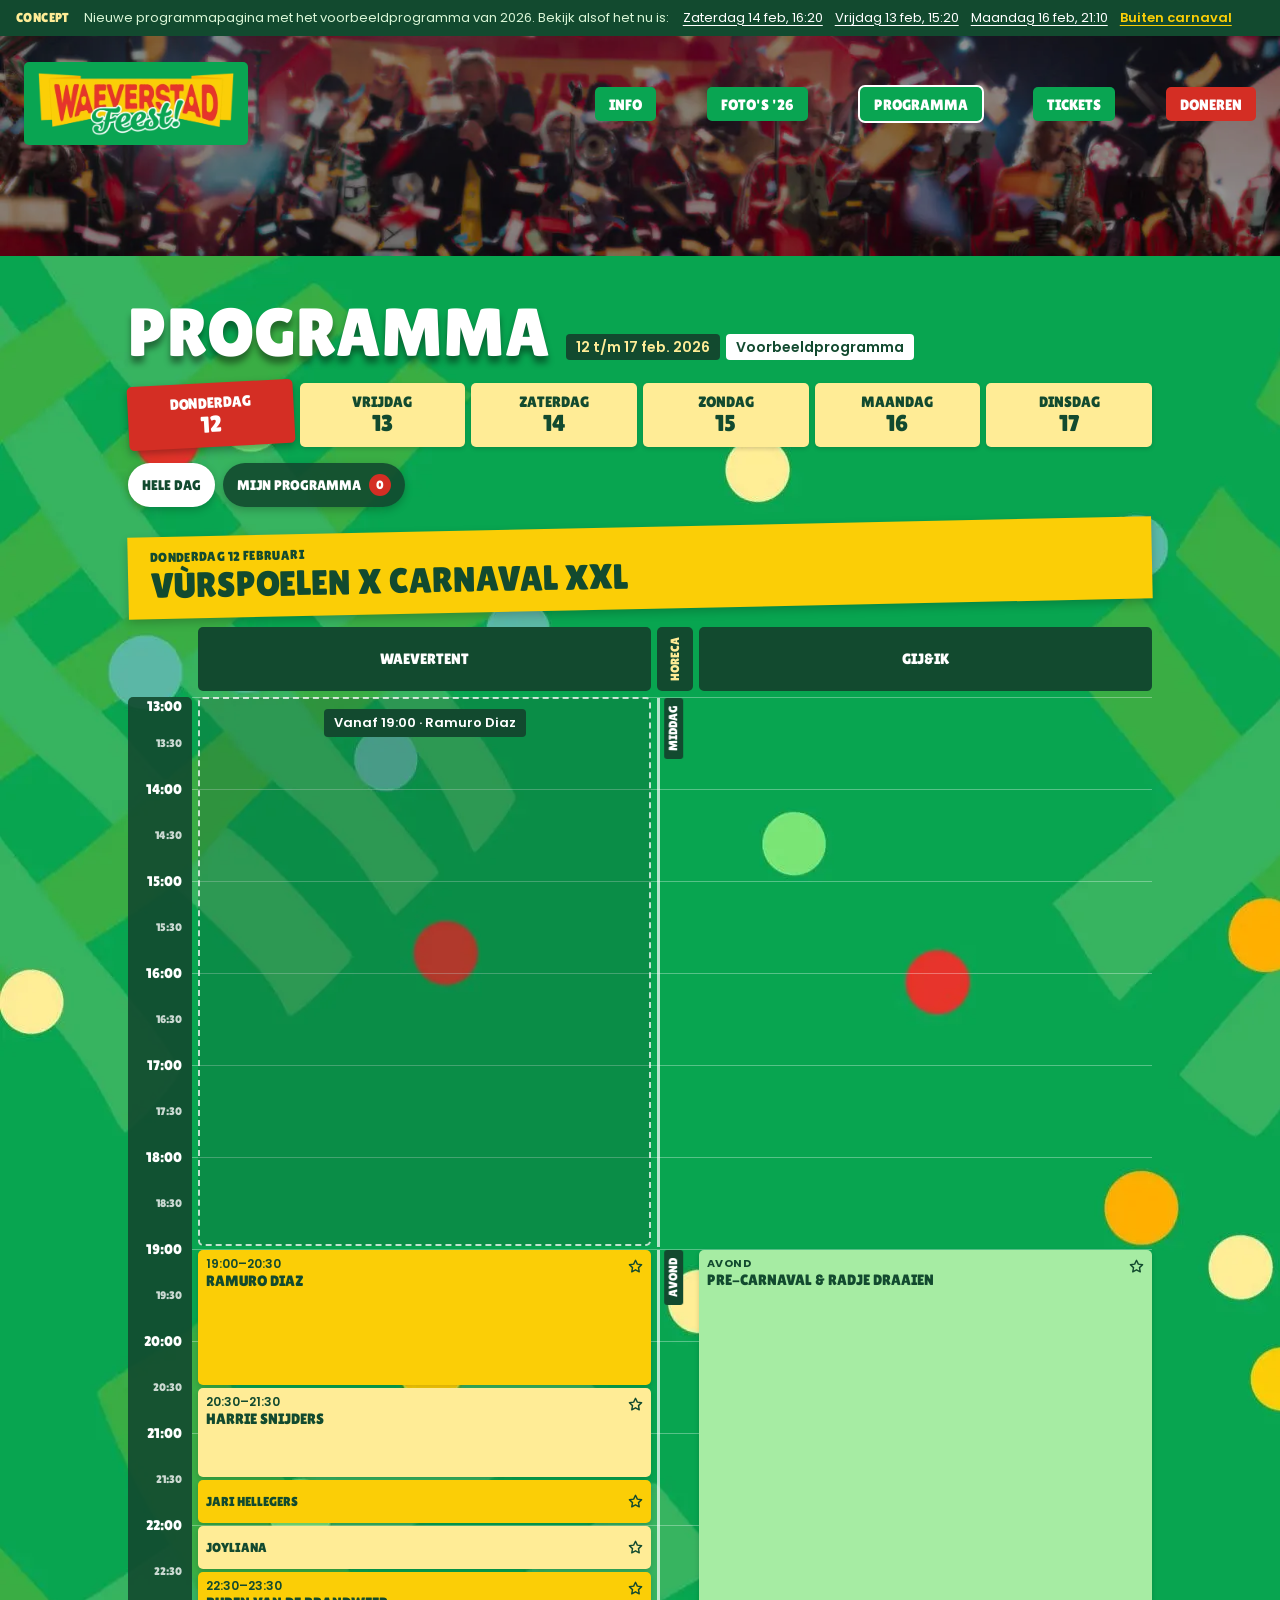
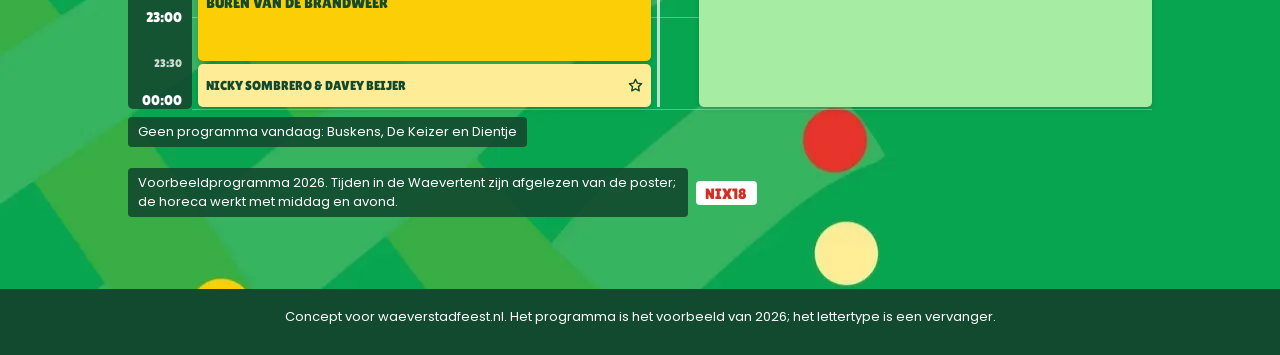
==== docs/index.html @ 8d7c1b91 "Add timeline programme plugin and public concept page - waeverstad-schedule: WordPress plugin with [" ====
<!doctype html>
<html lang="nl">
<head>
<meta charset="utf-8">
<meta name="viewport" content="width=device-width, initial-scale=1">
<meta name="robots" content="noindex, nofollow">
<title>Programma | Waeverstadfeest (concept)</title>
<link rel="preconnect" href="https://fonts.googleapis.com">
<link rel="preconnect" href="https://fonts.gstatic.com" crossorigin>
<link href="https://fonts.googleapis.com/css2?family=Lilita+One&family=Poppins:wght@400;500;600;700&display=swap" rel="stylesheet">
<link rel="stylesheet" href="assets/schedule.css?v=e43eefc7">
<style>
html { background: #09a552; }
body { margin: 0; color: #124a2f; font-family: Poppins, Helvetica, Arial, sans-serif; background: #09a552 url(assets/background.webp) left top / 1980px auto repeat; }
.wvp { --wvp-display: 'Lilita One', Poppins, Helvetica, Arial, sans-serif; }
.demo-bar { display: flex; flex-wrap: wrap; align-items: center; gap: 6px 14px; padding: 9px 16px; background: #124a2f; color: #fff; font-size: 13px; line-height: 1.4; }
.demo-bar strong { font-family: 'Lilita One', Poppins, sans-serif; font-weight: 400; color: #ffec96; letter-spacing: .03em; text-transform: uppercase; }
.demo-bar span { color: #d9f5d6; }
.demo-bar nav { display: flex; flex-wrap: wrap; gap: 4px 12px; }
.demo-bar a { color: #fff; text-underline-offset: 3px; }
.demo-bar a[aria-current] { color: #fbce06; font-weight: 600; }
.site-head { position: relative; height: 220px; background: #2a1d1a url(assets/hero.webp) center 30% / cover; }
.site-head::after { content: ''; position: absolute; inset: 0; background: rgba(0, 0, 0, .28); }
.site-nav { position: relative; z-index: 1; display: flex; align-items: center; justify-content: space-between; gap: 24px; padding: 26px 24px; }
.site-nav img { display: block; height: 64px; width: auto; }
.site-nav ul { display: flex; gap: clamp(16px, 4vw, 64px); margin: 0; padding: 0; list-style: none; }
.site-nav a { display: inline-block; padding: 10px 14px 9px; border-radius: 5px; background: #09a552; color: #fff; font-family: 'Lilita One', Poppins, sans-serif; font-size: 15px; line-height: 1; text-decoration: none; text-transform: uppercase; }
.site-nav a.donate { background: #d42e24; }
.site-nav a[aria-current] { box-shadow: 0 0 0 2px #fff; }
.burger { display: none; width: 42px; height: 42px; place-content: center; gap: 5px; border: 2px solid #fff; border-radius: 5px; background: #e6342a; }
.burger i { display: block; width: 20px; height: 3px; border-radius: 2px; background: #fff; }
main { padding: 44px 0 72px; }
.row { width: 80%; max-width: 1080px; margin: 0 auto; }
.demo-foot { padding: 18px 16px 28px; background: #124a2f; color: #fff; font-size: 13px; text-align: center; }
@media (max-width: 980px) {
  .site-head { height: 120px; }
  .site-nav { padding: 16px; }
  .site-nav img { height: 46px; }
  .site-nav ul { display: none; }
  .burger { display: grid; }
  main { padding-top: 26px; }
  .row { width: auto; margin: 0 16px; }
}
</style>
</head>
<body>
<div class="demo-bar"><strong>Concept</strong><span>Nieuwe programmapagina met het voorbeeldprogramma van 2026. Bekijk alsof het nu is:</span><nav><a href="?now=2026-02-14T16:20" data-now="2026-02-14T16:20">Zaterdag 14 feb, 16:20</a><a href="?now=2026-02-13T15:20" data-now="2026-02-13T15:20">Vrijdag 13 feb, 15:20</a><a href="?now=2026-02-16T21:10" data-now="2026-02-16T21:10">Maandag 16 feb, 21:10</a><a href="./" data-now="">Buiten carnaval</a></nav></div>
<header class="site-head">
  <div class="site-nav">
    <a href="https://waeverstadfeest.nl/" aria-label="Waeverstad Feest! home"><img src="assets/logo.webp" alt="Waeverstad Feest!" width="196" height="64"></a>
    <ul>
      <li><a href="https://waeverstadfeest.nl/info/">Info</a></li>
      <li><a href="https://waeverstadfeest.nl/fotos/">Foto's '26</a></li>
      <li><a href="./" aria-current="page">Programma</a></li>
      <li><a href="https://waeverstadfeest.nl/tickets/">Tickets</a></li>
      <li><a class="donate" href="https://waeverstadfeest.nl/doneren/">Doneren</a></li>
    </ul>
    <span class="burger" aria-hidden="true"><i></i><i></i><i></i></span>
  </div>
</header>
<main><div class="row">
<div class="wvp" data-wvp data-start="13" data-end="24" data-year="2026" style="--hours:11"><script>document.currentScript.parentNode.setAttribute("data-js","")</script><div class="wvp-header"><h2 class="wvp-title">Programma</h2><p class="wvp-period"><span>12 t/m 17 feb. 2026</span><span class="wvp-sample">Voorbeeldprogramma</span></p></div><div class="wvp-days" role="tablist" aria-label="Kies een dag"><button type="button" role="tab" class="wvp-daytab" id="wvp-tab-2026-02-12" data-date="2026-02-12" aria-controls="wvp-day-2026-02-12" aria-selected="true"><span class="wvp-daytab-short" aria-hidden="true">DO</span><span class="wvp-daytab-long" aria-hidden="true">donderdag</span><span class="wvp-daytab-num" aria-hidden="true">12</span><span class="wvp-sr">donderdag 12 februari</span></button><button type="button" role="tab" class="wvp-daytab" id="wvp-tab-2026-02-13" data-date="2026-02-13" aria-controls="wvp-day-2026-02-13" aria-selected="false" tabindex="-1"><span class="wvp-daytab-short" aria-hidden="true">VR</span><span class="wvp-daytab-long" aria-hidden="true">vrijdag</span><span class="wvp-daytab-num" aria-hidden="true">13</span><span class="wvp-sr">vrijdag 13 februari</span></button><button type="button" role="tab" class="wvp-daytab" id="wvp-tab-2026-02-14" data-date="2026-02-14" aria-controls="wvp-day-2026-02-14" aria-selected="false" tabindex="-1"><span class="wvp-daytab-short" aria-hidden="true">ZA</span><span class="wvp-daytab-long" aria-hidden="true">zaterdag</span><span class="wvp-daytab-num" aria-hidden="true">14</span><span class="wvp-sr">zaterdag 14 februari</span></button><button type="button" role="tab" class="wvp-daytab" id="wvp-tab-2026-02-15" data-date="2026-02-15" aria-controls="wvp-day-2026-02-15" aria-selected="false" tabindex="-1"><span class="wvp-daytab-short" aria-hidden="true">ZO</span><span class="wvp-daytab-long" aria-hidden="true">zondag</span><span class="wvp-daytab-num" aria-hidden="true">15</span><span class="wvp-sr">zondag 15 februari</span></button><button type="button" role="tab" class="wvp-daytab" id="wvp-tab-2026-02-16" data-date="2026-02-16" aria-controls="wvp-day-2026-02-16" aria-selected="false" tabindex="-1"><span class="wvp-daytab-short" aria-hidden="true">MA</span><span class="wvp-daytab-long" aria-hidden="true">maandag</span><span class="wvp-daytab-num" aria-hidden="true">16</span><span class="wvp-sr">maandag 16 februari</span></button><button type="button" role="tab" class="wvp-daytab" id="wvp-tab-2026-02-17" data-date="2026-02-17" aria-controls="wvp-day-2026-02-17" aria-selected="false" tabindex="-1"><span class="wvp-daytab-short" aria-hidden="true">DI</span><span class="wvp-daytab-long" aria-hidden="true">dinsdag</span><span class="wvp-daytab-num" aria-hidden="true">17</span><span class="wvp-sr">dinsdag 17 februari</span></button></div><section class="wvp-day is-active" id="wvp-day-2026-02-12" role="tabpanel" aria-labelledby="wvp-tab-2026-02-12" data-date="2026-02-12"><header class="wvp-theme"><p class="wvp-theme-date">Donderdag 12 februari</p><h3 class="wvp-theme-title"><span class="wvp-theme-part">Vùrspoelen x Carnaval XXL</span></h3></header><div class="wvp-timeline"><div class="wvp-scroller" tabindex="0" role="region" aria-label="Tijdlijn donderdag 12 februari. Veeg of scroll opzij voor de rest van de dag."><div class="wvp-canvas"><div class="wvp-ruler" aria-hidden="true"><span class="wvp-corner"></span><div class="wvp-ticks"><span class="wvp-tick" style="--t:0">13:00</span><span class="wvp-tick wvp-tick--half" style="--t:0.5">13:30</span><span class="wvp-tick" style="--t:1">14:00</span><span class="wvp-tick wvp-tick--half" style="--t:1.5">14:30</span><span class="wvp-tick" style="--t:2">15:00</span><span class="wvp-tick wvp-tick--half" style="--t:2.5">15:30</span><span class="wvp-tick" style="--t:3">16:00</span><span class="wvp-tick wvp-tick--half" style="--t:3.5">16:30</span><span class="wvp-tick" style="--t:4">17:00</span><span class="wvp-tick wvp-tick--half" style="--t:4.5">17:30</span><span class="wvp-tick" style="--t:5">18:00</span><span class="wvp-tick wvp-tick--half" style="--t:5.5">18:30</span><span class="wvp-tick" style="--t:6">19:00</span><span class="wvp-tick wvp-tick--half" style="--t:6.5">19:30</span><span class="wvp-tick" style="--t:7">20:00</span><span class="wvp-tick wvp-tick--half" style="--t:7.5">20:30</span><span class="wvp-tick" style="--t:8">21:00</span><span class="wvp-tick wvp-tick--half" style="--t:8.5">21:30</span><span class="wvp-tick" style="--t:9">22:00</span><span class="wvp-tick wvp-tick--half" style="--t:9.5">22:30</span><span class="wvp-tick" style="--t:10">23:00</span><span class="wvp-tick wvp-tick--half" style="--t:10.5">23:30</span><span class="wvp-tick" style="--t:11">00:00</span></div></div><div class="wvp-hourlines" aria-hidden="true"><i style="--t:0"></i><i style="--t:1"></i><i style="--t:2"></i><i style="--t:3"></i><i style="--t:4"></i><i style="--t:5"></i><i style="--t:6"></i><i style="--t:7"></i><i style="--t:8"></i><i style="--t:9"></i><i style="--t:10"></i><i style="--t:11"></i></div><div class="wvp-row" data-location="waevertent"><h4 class="wvp-label">Waevertent</h4><ol class="wvp-lane" style="--lanes:1"><li class="wvp-gap" aria-hidden="true" style="--from:0;--dur:6"><span>Vanaf 19:00 · Ramuro Diaz</span></li><li class="wvp-slot" style="--from:6;--dur:1.5" data-id="2026-02-12_waevertent_19:00_ramuro-diaz" data-from="19" data-to="20.5"><div class="wvp-slot-inner"><time class="wvp-time">19:00<span class="wvp-time-end">–20:30</span></time><span class="wvp-name">Ramuro Diaz</span><button type="button" class="wvp-star" aria-pressed="false" aria-label="Ramuro Diaz bewaren in Mijn programma"><svg viewBox="0 0 24 24" aria-hidden="true" focusable="false"><path d="M12 3.2l2.6 5.5 6 .8-4.4 4.1 1.1 5.9L12 16.6l-5.3 2.9 1.1-5.9-4.4-4.1 6-.8z"/></svg></button></div></li><li class="wvp-slot wvp-slot--alt" style="--from:7.5;--dur:1" data-id="2026-02-12_waevertent_20:30_harrie-snijders" data-from="20.5" data-to="21.5"><div class="wvp-slot-inner"><time class="wvp-time">20:30<span class="wvp-time-end">–21:30</span></time><span class="wvp-name">Harrie Snijders</span><button type="button" class="wvp-star" aria-pressed="false" aria-label="Harrie Snijders bewaren in Mijn programma"><svg viewBox="0 0 24 24" aria-hidden="true" focusable="false"><path d="M12 3.2l2.6 5.5 6 .8-4.4 4.1 1.1 5.9L12 16.6l-5.3 2.9 1.1-5.9-4.4-4.1 6-.8z"/></svg></button></div></li><li class="wvp-slot wvp-slot--short" style="--from:8.5;--dur:0.5" data-id="2026-02-12_waevertent_21:30_jari-hellegers" data-from="21.5" data-to="22"><div class="wvp-slot-inner"><time class="wvp-time">21:30<span class="wvp-time-end">–22:00</span></time><span class="wvp-name">Jari Hellegers</span><button type="button" class="wvp-star" aria-pressed="false" aria-label="Jari Hellegers bewaren in Mijn programma"><svg viewBox="0 0 24 24" aria-hidden="true" focusable="false"><path d="M12 3.2l2.6 5.5 6 .8-4.4 4.1 1.1 5.9L12 16.6l-5.3 2.9 1.1-5.9-4.4-4.1 6-.8z"/></svg></button></div></li><li class="wvp-slot wvp-slot--alt wvp-slot--short" style="--from:9;--dur:0.5" data-id="2026-02-12_waevertent_22:00_joyliana" data-from="22" data-to="22.5"><div class="wvp-slot-inner"><time class="wvp-time">22:00<span class="wvp-time-end">–22:30</span></time><span class="wvp-name">Joyliana</span><button type="button" class="wvp-star" aria-pressed="false" aria-label="Joyliana bewaren in Mijn programma"><svg viewBox="0 0 24 24" aria-hidden="true" focusable="false"><path d="M12 3.2l2.6 5.5 6 .8-4.4 4.1 1.1 5.9L12 16.6l-5.3 2.9 1.1-5.9-4.4-4.1 6-.8z"/></svg></button></div></li><li class="wvp-slot" style="--from:9.5;--dur:1" data-id="2026-02-12_waevertent_22:30_buren-van-de-brandweer" data-from="22.5" data-to="23.5"><div class="wvp-slot-inner"><time class="wvp-time">22:30<span class="wvp-time-end">–23:30</span></time><span class="wvp-name">Buren van de Brandweer</span><button type="button" class="wvp-star" aria-pressed="false" aria-label="Buren van de Brandweer bewaren in Mijn programma"><svg viewBox="0 0 24 24" aria-hidden="true" focusable="false"><path d="M12 3.2l2.6 5.5 6 .8-4.4 4.1 1.1 5.9L12 16.6l-5.3 2.9 1.1-5.9-4.4-4.1 6-.8z"/></svg></button></div></li><li class="wvp-slot wvp-slot--alt wvp-slot--short" style="--from:10.5;--dur:0.5" data-id="2026-02-12_waevertent_23:30_nicky-sombrero-davey-beijer" data-from="23.5" data-to="24"><div class="wvp-slot-inner"><time class="wvp-time">23:30<span class="wvp-time-end">–00:00</span></time><span class="wvp-name">Nicky Sombrero &amp; Davey Beijer</span><button type="button" class="wvp-star" aria-pressed="false" aria-label="Nicky Sombrero &amp; Davey Beijer bewaren in Mijn programma"><svg viewBox="0 0 24 24" aria-hidden="true" focusable="false"><path d="M12 3.2l2.6 5.5 6 .8-4.4 4.1 1.1 5.9L12 16.6l-5.3 2.9 1.1-5.9-4.4-4.1 6-.8z"/></svg></button></div></li></ol></div><div class="wvp-row wvp-row--divider"><h4 class="wvp-label wvp-label--divider">Horeca</h4><div class="wvp-dayparts" aria-hidden="true"><span style="--from:0;--dur:6"><b>Middag</b></span><span style="--from:6;--dur:5"><b>Avond</b></span></div></div><div class="wvp-row wvp-row--bar" data-location="gijik"><h4 class="wvp-label">Gij&amp;Ik</h4><ol class="wvp-lane" style="--lanes:1"><li class="wvp-slot wvp-slot--daypart" style="--from:6;--dur:5;--lane:0" data-id="2026-02-12_gijik_evening_pre-carnaval-radje-draaien" data-from="19" data-to="24"><div class="wvp-slot-inner"><span class="wvp-part">Avond</span><span class="wvp-name">Pre-carnaval &amp; radje draaien</span><button type="button" class="wvp-star" aria-pressed="false" aria-label="Pre-carnaval &amp; radje draaien bewaren in Mijn programma"><svg viewBox="0 0 24 24" aria-hidden="true" focusable="false"><path d="M12 3.2l2.6 5.5 6 .8-4.4 4.1 1.1 5.9L12 16.6l-5.3 2.9 1.1-5.9-4.4-4.1 6-.8z"/></svg></button></div></li></ol></div><div class="wvp-now" hidden aria-hidden="true"><span class="wvp-now-tag">Nu <b></b></span></div></div></div><p class="wvp-closed">Geen programma vandaag: Buskens, De Keizer en Dientje</p></div></section><section class="wvp-day" id="wvp-day-2026-02-13" role="tabpanel" aria-labelledby="wvp-tab-2026-02-13" data-date="2026-02-13"><header class="wvp-theme"><p class="wvp-theme-date">Vrijdag 13 februari</p><h3 class="wvp-theme-title"><span class="wvp-theme-part">Nietwerkbal</span><span class="wvp-amp" aria-hidden="true"> &amp; </span><span class="wvp-sr">, </span><span class="wvp-theme-part">Crazy Carnaval Cantus <span class="wvp-age">18+</span></span></h3><p class="wvp-theme-sub">Dé gezelligste vrijmibo!</p></header><div class="wvp-timeline"><div class="wvp-scroller" tabindex="0" role="region" aria-label="Tijdlijn vrijdag 13 februari. Veeg of scroll opzij voor de rest van de dag."><div class="wvp-canvas"><div class="wvp-ruler" aria-hidden="true"><span class="wvp-corner"></span><div class="wvp-ticks"><span class="wvp-tick" style="--t:0">13:00</span><span class="wvp-tick wvp-tick--half" style="--t:0.5">13:30</span><span class="wvp-tick" style="--t:1">14:00</span><span class="wvp-tick wvp-tick--half" style="--t:1.5">14:30</span><span class="wvp-tick" style="--t:2">15:00</span><span class="wvp-tick wvp-tick--half" style="--t:2.5">15:30</span><span class="wvp-tick" style="--t:3">16:00</span><span class="wvp-tick wvp-tick--half" style="--t:3.5">16:30</span><span class="wvp-tick" style="--t:4">17:00</span><span class="wvp-tick wvp-tick--half" style="--t:4.5">17:30</span><span class="wvp-tick" style="--t:5">18:00</span><span class="wvp-tick wvp-tick--half" style="--t:5.5">18:30</span><span class="wvp-tick" style="--t:6">19:00</span><span class="wvp-tick wvp-tick--half" style="--t:6.5">19:30</span><span class="wvp-tick" style="--t:7">20:00</span><span class="wvp-tick wvp-tick--half" style="--t:7.5">20:30</span><span class="wvp-tick" style="--t:8">21:00</span><span class="wvp-tick wvp-tick--half" style="--t:8.5">21:30</span><span class="wvp-tick" style="--t:9">22:00</span><span class="wvp-tick wvp-tick--half" style="--t:9.5">22:30</span><span class="wvp-tick" style="--t:10">23:00</span><span class="wvp-tick wvp-tick--half" style="--t:10.5">23:30</span><span class="wvp-tick" style="--t:11">00:00</span></div></div><div class="wvp-hourlines" aria-hidden="true"><i style="--t:0"></i><i style="--t:1"></i><i style="--t:2"></i><i style="--t:3"></i><i style="--t:4"></i><i style="--t:5"></i><i style="--t:6"></i><i style="--t:7"></i><i style="--t:8"></i><i style="--t:9"></i><i style="--t:10"></i><i style="--t:11"></i></div><div class="wvp-row wvp-row--flags" data-location="waevertent"><h4 class="wvp-label">Waevertent</h4><ol class="wvp-lane" style="--lanes:1"><li class="wvp-slot" style="--from:0;--dur:2.25" data-id="2026-02-13_waevertent_13:00_dj-marcel" data-from="13" data-to="15.25"><div class="wvp-slot-inner"><time class="wvp-time">13:00<span class="wvp-time-end">–15:15</span></time><span class="wvp-name">DJ Marcel</span><button type="button" class="wvp-star" aria-pressed="false" aria-label="DJ Marcel bewaren in Mijn programma"><svg viewBox="0 0 24 24" aria-hidden="true" focusable="false"><path d="M12 3.2l2.6 5.5 6 .8-4.4 4.1 1.1 5.9L12 16.6l-5.3 2.9 1.1-5.9-4.4-4.1 6-.8z"/></svg></button></div></li><li class="wvp-slot wvp-slot--highlight" style="--from:2.25;--dur:0.25" data-id="2026-02-13_waevertent_15:15_eerste-vat-aanslaan" data-from="15.25" data-to="15.5"><div class="wvp-slot-inner"><span class="wvp-flag">Eerste vat aanslaan</span><time class="wvp-time">15:15</time><span class="wvp-sr">Eerste vat aanslaan</span></div></li><li class="wvp-slot wvp-slot--alt wvp-slot--short" style="--from:2.5;--dur:0.5" data-id="2026-02-13_waevertent_15:30_ralph-de-kort" data-from="15.5" data-to="16"><div class="wvp-slot-inner"><time class="wvp-time">15:30<span class="wvp-time-end">–16:00</span></time><span class="wvp-name">Ralph de Kort</span><button type="button" class="wvp-star" aria-pressed="false" aria-label="Ralph de Kort bewaren in Mijn programma"><svg viewBox="0 0 24 24" aria-hidden="true" focusable="false"><path d="M12 3.2l2.6 5.5 6 .8-4.4 4.1 1.1 5.9L12 16.6l-5.3 2.9 1.1-5.9-4.4-4.1 6-.8z"/></svg></button></div></li><li class="wvp-slot wvp-slot--short" style="--from:3;--dur:0.5" data-id="2026-02-13_waevertent_16:00_zanger-rens" data-from="16" data-to="16.5"><div class="wvp-slot-inner"><time class="wvp-time">16:00<span class="wvp-time-end">–16:30</span></time><span class="wvp-name">Zanger Rens</span><button type="button" class="wvp-star" aria-pressed="false" aria-label="Zanger Rens bewaren in Mijn programma"><svg viewBox="0 0 24 24" aria-hidden="true" focusable="false"><path d="M12 3.2l2.6 5.5 6 .8-4.4 4.1 1.1 5.9L12 16.6l-5.3 2.9 1.1-5.9-4.4-4.1 6-.8z"/></svg></button></div></li><li class="wvp-slot wvp-slot--alt wvp-slot--short" style="--from:3.5;--dur:0.5" data-id="2026-02-13_waevertent_16:30_geen-stempel" data-from="16.5" data-to="17"><div class="wvp-slot-inner"><time class="wvp-time">16:30<span class="wvp-time-end">–17:00</span></time><span class="wvp-name">Geen Stempel</span><button type="button" class="wvp-star" aria-pressed="false" aria-label="Geen Stempel bewaren in Mijn programma"><svg viewBox="0 0 24 24" aria-hidden="true" focusable="false"><path d="M12 3.2l2.6 5.5 6 .8-4.4 4.1 1.1 5.9L12 16.6l-5.3 2.9 1.1-5.9-4.4-4.1 6-.8z"/></svg></button></div></li><li class="wvp-slot" style="--from:4;--dur:1.5" data-id="2026-02-13_waevertent_17:00_dj-marcel" data-from="17" data-to="18.5"><div class="wvp-slot-inner"><time class="wvp-time">17:00<span class="wvp-time-end">–18:30</span></time><span class="wvp-name">DJ Marcel</span><button type="button" class="wvp-star" aria-pressed="false" aria-label="DJ Marcel bewaren in Mijn programma"><svg viewBox="0 0 24 24" aria-hidden="true" focusable="false"><path d="M12 3.2l2.6 5.5 6 .8-4.4 4.1 1.1 5.9L12 16.6l-5.3 2.9 1.1-5.9-4.4-4.1 6-.8z"/></svg></button></div></li><li class="wvp-slot wvp-slot--alt" style="--from:6.5;--dur:4.5" data-id="2026-02-13_waevertent_19:30_crazy-carnaval-cantus" data-from="19.5" data-to="24"><div class="wvp-slot-inner"><time class="wvp-time">19:30<span class="wvp-time-end">–00:00</span></time><span class="wvp-name">Crazy Carnaval Cantus <span class="wvp-age">18+</span></span><button type="button" class="wvp-star" aria-pressed="false" aria-label="Crazy Carnaval Cantus bewaren in Mijn programma"><svg viewBox="0 0 24 24" aria-hidden="true" focusable="false"><path d="M12 3.2l2.6 5.5 6 .8-4.4 4.1 1.1 5.9L12 16.6l-5.3 2.9 1.1-5.9-4.4-4.1 6-.8z"/></svg></button></div></li></ol></div><div class="wvp-row wvp-row--divider"><h4 class="wvp-label wvp-label--divider">Horeca</h4><div class="wvp-dayparts" aria-hidden="true"><span style="--from:0;--dur:6"><b>Middag</b></span><span style="--from:6;--dur:5"><b>Avond</b></span></div></div><div class="wvp-row wvp-row--bar" data-location="gijik"><h4 class="wvp-label">Gij&amp;Ik</h4><ol class="wvp-lane" style="--lanes:1"><li class="wvp-slot wvp-slot--daypart" style="--from:0;--dur:6;--lane:0" data-id="2026-02-13_gijik_afternoon_vurproeven" data-from="13" data-to="19"><div class="wvp-slot-inner"><span class="wvp-part">Middag</span><span class="wvp-name">Vurproeven</span><span class="wvp-with">Radje draaien &amp; BOZU buitenbar</span><button type="button" class="wvp-star" aria-pressed="false" aria-label="Vurproeven bewaren in Mijn programma"><svg viewBox="0 0 24 24" aria-hidden="true" focusable="false"><path d="M12 3.2l2.6 5.5 6 .8-4.4 4.1 1.1 5.9L12 16.6l-5.3 2.9 1.1-5.9-4.4-4.1 6-.8z"/></svg></button></div></li><li class="wvp-slot wvp-slot--daypart" style="--from:6;--dur:5;--lane:0" data-id="2026-02-13_gijik_evening_apres-ski-party" data-from="19" data-to="24"><div class="wvp-slot-inner"><span class="wvp-part">Avond</span><span class="wvp-name">Apres ski party</span><span class="wvp-with">DJ Dimitri Lanos</span><button type="button" class="wvp-star" aria-pressed="false" aria-label="Apres ski party bewaren in Mijn programma"><svg viewBox="0 0 24 24" aria-hidden="true" focusable="false"><path d="M12 3.2l2.6 5.5 6 .8-4.4 4.1 1.1 5.9L12 16.6l-5.3 2.9 1.1-5.9-4.4-4.1 6-.8z"/></svg></button></div></li></ol></div><div class="wvp-row wvp-row--bar" data-location="buskens"><h4 class="wvp-label">Buskens</h4><ol class="wvp-lane" style="--lanes:1"><li class="wvp-slot wvp-slot--daypart" style="--from:6;--dur:5;--lane:0" data-id="2026-02-13_buskens_evening_apres-ski-party" data-from="19" data-to="24"><div class="wvp-slot-inner"><span class="wvp-part">Avond</span><span class="wvp-name">Apres ski party</span><span class="wvp-with">DJ MCHL</span><button type="button" class="wvp-star" aria-pressed="false" aria-label="Apres ski party bewaren in Mijn programma"><svg viewBox="0 0 24 24" aria-hidden="true" focusable="false"><path d="M12 3.2l2.6 5.5 6 .8-4.4 4.1 1.1 5.9L12 16.6l-5.3 2.9 1.1-5.9-4.4-4.1 6-.8z"/></svg></button></div></li></ol></div><div class="wvp-row wvp-row--bar" data-location="dientje"><h4 class="wvp-label">Dientje</h4><ol class="wvp-lane" style="--lanes:1"><li class="wvp-slot wvp-slot--daypart" style="--from:0;--dur:6;--lane:0" data-id="2026-02-13_dientje_afternoon_lerarencaf-e" data-from="13" data-to="19"><div class="wvp-slot-inner"><span class="wvp-part">Middag</span><span class="wvp-name">Lerarencafé</span><span class="wvp-with">DJ Irmo</span><button type="button" class="wvp-star" aria-pressed="false" aria-label="Lerarencafé bewaren in Mijn programma"><svg viewBox="0 0 24 24" aria-hidden="true" focusable="false"><path d="M12 3.2l2.6 5.5 6 .8-4.4 4.1 1.1 5.9L12 16.6l-5.3 2.9 1.1-5.9-4.4-4.1 6-.8z"/></svg></button></div></li><li class="wvp-slot wvp-slot--daypart" style="--from:6;--dur:5;--lane:0" data-id="2026-02-13_dientje_evening_kronenbal" data-from="19" data-to="24"><div class="wvp-slot-inner"><span class="wvp-part">Avond</span><span class="wvp-name">Kronenbal</span><span class="wvp-with">DJ Adriaan &amp; DJ Dauza</span><button type="button" class="wvp-star" aria-pressed="false" aria-label="Kronenbal bewaren in Mijn programma"><svg viewBox="0 0 24 24" aria-hidden="true" focusable="false"><path d="M12 3.2l2.6 5.5 6 .8-4.4 4.1 1.1 5.9L12 16.6l-5.3 2.9 1.1-5.9-4.4-4.1 6-.8z"/></svg></button></div></li></ol></div><div class="wvp-now" hidden aria-hidden="true"><span class="wvp-now-tag">Nu <b></b></span></div></div></div><p class="wvp-closed">Geen programma vandaag: De Keizer</p></div></section><section class="wvp-day" id="wvp-day-2026-02-14" role="tabpanel" aria-labelledby="wvp-tab-2026-02-14" data-date="2026-02-14"><header class="wvp-theme"><p class="wvp-theme-date">Zaterdag 14 februari</p><h3 class="wvp-theme-title"><span class="wvp-theme-part">Klossen los!</span><span class="wvp-amp" aria-hidden="true"> &amp; </span><span class="wvp-sr">, </span><span class="wvp-theme-part">Waeverstad zingt</span></h3><p class="wvp-theme-sub">Buiten op ’t Waeverplein · Met de CCC-band</p></header><div class="wvp-timeline"><div class="wvp-scroller" tabindex="0" role="region" aria-label="Tijdlijn zaterdag 14 februari. Veeg of scroll opzij voor de rest van de dag."><div class="wvp-canvas"><div class="wvp-ruler" aria-hidden="true"><span class="wvp-corner"></span><div class="wvp-ticks"><span class="wvp-tick" style="--t:0">13:00</span><span class="wvp-tick wvp-tick--half" style="--t:0.5">13:30</span><span class="wvp-tick" style="--t:1">14:00</span><span class="wvp-tick wvp-tick--half" style="--t:1.5">14:30</span><span class="wvp-tick" style="--t:2">15:00</span><span class="wvp-tick wvp-tick--half" style="--t:2.5">15:30</span><span class="wvp-tick" style="--t:3">16:00</span><span class="wvp-tick wvp-tick--half" style="--t:3.5">16:30</span><span class="wvp-tick" style="--t:4">17:00</span><span class="wvp-tick wvp-tick--half" style="--t:4.5">17:30</span><span class="wvp-tick" style="--t:5">18:00</span><span class="wvp-tick wvp-tick--half" style="--t:5.5">18:30</span><span class="wvp-tick" style="--t:6">19:00</span><span class="wvp-tick wvp-tick--half" style="--t:6.5">19:30</span><span class="wvp-tick" style="--t:7">20:00</span><span class="wvp-tick wvp-tick--half" style="--t:7.5">20:30</span><span class="wvp-tick" style="--t:8">21:00</span><span class="wvp-tick wvp-tick--half" style="--t:8.5">21:30</span><span class="wvp-tick" style="--t:9">22:00</span><span class="wvp-tick wvp-tick--half" style="--t:9.5">22:30</span><span class="wvp-tick" style="--t:10">23:00</span><span class="wvp-tick wvp-tick--half" style="--t:10.5">23:30</span><span class="wvp-tick" style="--t:11">00:00</span></div></div><div class="wvp-hourlines" aria-hidden="true"><i style="--t:0"></i><i style="--t:1"></i><i style="--t:2"></i><i style="--t:3"></i><i style="--t:4"></i><i style="--t:5"></i><i style="--t:6"></i><i style="--t:7"></i><i style="--t:8"></i><i style="--t:9"></i><i style="--t:10"></i><i style="--t:11"></i></div><div class="wvp-row wvp-row--flags" data-location="buiten"><h4 class="wvp-label">Buiten podium<small>op ’t Waeverplein</small></h4><ol class="wvp-lane" style="--lanes:1"><li class="wvp-slot" style="--from:0;--dur:2" data-id="2026-02-14_buiten_13:00_dj-harmless" data-from="13" data-to="15"><div class="wvp-slot-inner"><time class="wvp-time">13:00<span class="wvp-time-end">–15:00</span></time><span class="wvp-name">DJ Harmless</span><button type="button" class="wvp-star" aria-pressed="false" aria-label="DJ Harmless bewaren in Mijn programma"><svg viewBox="0 0 24 24" aria-hidden="true" focusable="false"><path d="M12 3.2l2.6 5.5 6 .8-4.4 4.1 1.1 5.9L12 16.6l-5.3 2.9 1.1-5.9-4.4-4.1 6-.8z"/></svg></button></div></li><li class="wvp-slot wvp-slot--highlight" style="--from:2;--dur:0.25" data-id="2026-02-14_buiten_15:00_onthulling-van-de-waever" data-from="15" data-to="15.25"><div class="wvp-slot-inner"><span class="wvp-flag">Onthulling van de Waever</span><time class="wvp-time">15:00</time><span class="wvp-sr">Onthulling van de Waever, Samen met de Gimmertse hoogheden</span></div></li><li class="wvp-slot wvp-slot--alt wvp-slot--short" style="--from:2.25;--dur:0.5" data-id="2026-02-14_buiten_15:15_huub-hangop" data-from="15.25" data-to="15.75"><div class="wvp-slot-inner"><time class="wvp-time">15:15<span class="wvp-time-end">–15:45</span></time><span class="wvp-name">Huub Hangop</span><button type="button" class="wvp-star" aria-pressed="false" aria-label="Huub Hangop bewaren in Mijn programma"><svg viewBox="0 0 24 24" aria-hidden="true" focusable="false"><path d="M12 3.2l2.6 5.5 6 .8-4.4 4.1 1.1 5.9L12 16.6l-5.3 2.9 1.1-5.9-4.4-4.1 6-.8z"/></svg></button></div></li><li class="wvp-slot wvp-slot--short" style="--from:2.75;--dur:0.5" data-id="2026-02-14_buiten_15:45_dj-harmless" data-from="15.75" data-to="16.25"><div class="wvp-slot-inner"><time class="wvp-time">15:45<span class="wvp-time-end">–16:15</span></time><span class="wvp-name">DJ Harmless</span><button type="button" class="wvp-star" aria-pressed="false" aria-label="DJ Harmless bewaren in Mijn programma"><svg viewBox="0 0 24 24" aria-hidden="true" focusable="false"><path d="M12 3.2l2.6 5.5 6 .8-4.4 4.1 1.1 5.9L12 16.6l-5.3 2.9 1.1-5.9-4.4-4.1 6-.8z"/></svg></button></div></li><li class="wvp-slot wvp-slot--alt wvp-slot--short" style="--from:3.25;--dur:0.5" data-id="2026-02-14_buiten_16:15_cv-moeilijk-straal" data-from="16.25" data-to="16.75"><div class="wvp-slot-inner"><time class="wvp-time">16:15<span class="wvp-time-end">–16:45</span></time><span class="wvp-name">CV Moeilijk Straal</span><button type="button" class="wvp-star" aria-pressed="false" aria-label="CV Moeilijk Straal bewaren in Mijn programma"><svg viewBox="0 0 24 24" aria-hidden="true" focusable="false"><path d="M12 3.2l2.6 5.5 6 .8-4.4 4.1 1.1 5.9L12 16.6l-5.3 2.9 1.1-5.9-4.4-4.1 6-.8z"/></svg></button></div></li><li class="wvp-slot" style="--from:3.75;--dur:2.25" data-id="2026-02-14_buiten_16:45_dj-harmless" data-from="16.75" data-to="19"><div class="wvp-slot-inner"><time class="wvp-time">16:45<span class="wvp-time-end">–19:00</span></time><span class="wvp-name">DJ Harmless</span><button type="button" class="wvp-star" aria-pressed="false" aria-label="DJ Harmless bewaren in Mijn programma"><svg viewBox="0 0 24 24" aria-hidden="true" focusable="false"><path d="M12 3.2l2.6 5.5 6 .8-4.4 4.1 1.1 5.9L12 16.6l-5.3 2.9 1.1-5.9-4.4-4.1 6-.8z"/></svg></button></div></li></ol></div><div class="wvp-row" data-location="waevertent"><h4 class="wvp-label">Waevertent</h4><ol class="wvp-lane" style="--lanes:1"><li class="wvp-gap" aria-hidden="true" style="--from:0;--dur:6"><span>Vanaf 19:00 · Ramuro Diaz</span></li><li class="wvp-slot wvp-slot--short" style="--from:6;--dur:0.5" data-id="2026-02-14_waevertent_19:00_ramuro-diaz" data-from="19" data-to="19.5"><div class="wvp-slot-inner"><time class="wvp-time">19:00<span class="wvp-time-end">–19:30</span></time><span class="wvp-name">Ramuro Diaz</span><button type="button" class="wvp-star" aria-pressed="false" aria-label="Ramuro Diaz bewaren in Mijn programma"><svg viewBox="0 0 24 24" aria-hidden="true" focusable="false"><path d="M12 3.2l2.6 5.5 6 .8-4.4 4.1 1.1 5.9L12 16.6l-5.3 2.9 1.1-5.9-4.4-4.1 6-.8z"/></svg></button></div></li><li class="wvp-slot wvp-slot--alt" style="--from:6.5;--dur:1" data-id="2026-02-14_waevertent_19:30_crazy-carnaval-cantusband" data-from="19.5" data-to="20.5"><div class="wvp-slot-inner"><time class="wvp-time">19:30<span class="wvp-time-end">–20:30</span></time><span class="wvp-name">Crazy Carnaval Cantusband</span><button type="button" class="wvp-star" aria-pressed="false" aria-label="Crazy Carnaval Cantusband bewaren in Mijn programma"><svg viewBox="0 0 24 24" aria-hidden="true" focusable="false"><path d="M12 3.2l2.6 5.5 6 .8-4.4 4.1 1.1 5.9L12 16.6l-5.3 2.9 1.1-5.9-4.4-4.1 6-.8z"/></svg></button></div></li><li class="wvp-slot wvp-slot--short" style="--from:7.5;--dur:0.5" data-id="2026-02-14_waevertent_20:30_ramuro-diaz" data-from="20.5" data-to="21"><div class="wvp-slot-inner"><time class="wvp-time">20:30<span class="wvp-time-end">–21:00</span></time><span class="wvp-name">Ramuro Diaz</span><button type="button" class="wvp-star" aria-pressed="false" aria-label="Ramuro Diaz bewaren in Mijn programma"><svg viewBox="0 0 24 24" aria-hidden="true" focusable="false"><path d="M12 3.2l2.6 5.5 6 .8-4.4 4.1 1.1 5.9L12 16.6l-5.3 2.9 1.1-5.9-4.4-4.1 6-.8z"/></svg></button></div></li><li class="wvp-slot wvp-slot--alt" style="--from:8;--dur:0.75" data-id="2026-02-14_waevertent_21:00_one-two-trio" data-from="21" data-to="21.75"><div class="wvp-slot-inner"><time class="wvp-time">21:00<span class="wvp-time-end">–21:45</span></time><span class="wvp-name">One Two Trio</span><button type="button" class="wvp-star" aria-pressed="false" aria-label="One Two Trio bewaren in Mijn programma"><svg viewBox="0 0 24 24" aria-hidden="true" focusable="false"><path d="M12 3.2l2.6 5.5 6 .8-4.4 4.1 1.1 5.9L12 16.6l-5.3 2.9 1.1-5.9-4.4-4.1 6-.8z"/></svg></button></div></li><li class="wvp-slot" style="--from:8.75;--dur:0.75" data-id="2026-02-14_waevertent_21:45_ramuro-diaz" data-from="21.75" data-to="22.5"><div class="wvp-slot-inner"><time class="wvp-time">21:45<span class="wvp-time-end">–22:30</span></time><span class="wvp-name">Ramuro Diaz</span><button type="button" class="wvp-star" aria-pressed="false" aria-label="Ramuro Diaz bewaren in Mijn programma"><svg viewBox="0 0 24 24" aria-hidden="true" focusable="false"><path d="M12 3.2l2.6 5.5 6 .8-4.4 4.1 1.1 5.9L12 16.6l-5.3 2.9 1.1-5.9-4.4-4.1 6-.8z"/></svg></button></div></li><li class="wvp-slot wvp-slot--alt" style="--from:9.5;--dur:1" data-id="2026-02-14_waevertent_22:30_lampegastuh" data-from="22.5" data-to="23.5"><div class="wvp-slot-inner"><time class="wvp-time">22:30<span class="wvp-time-end">–23:30</span></time><span class="wvp-name">Lampegastuh</span><button type="button" class="wvp-star" aria-pressed="false" aria-label="Lampegastuh bewaren in Mijn programma"><svg viewBox="0 0 24 24" aria-hidden="true" focusable="false"><path d="M12 3.2l2.6 5.5 6 .8-4.4 4.1 1.1 5.9L12 16.6l-5.3 2.9 1.1-5.9-4.4-4.1 6-.8z"/></svg></button></div></li><li class="wvp-slot wvp-slot--short" style="--from:10.5;--dur:0.5" data-id="2026-02-14_waevertent_23:30_ramuro-diaz" data-from="23.5" data-to="24"><div class="wvp-slot-inner"><time class="wvp-time">23:30<span class="wvp-time-end">–00:00</span></time><span class="wvp-name">Ramuro Diaz</span><button type="button" class="wvp-star" aria-pressed="false" aria-label="Ramuro Diaz bewaren in Mijn programma"><svg viewBox="0 0 24 24" aria-hidden="true" focusable="false"><path d="M12 3.2l2.6 5.5 6 .8-4.4 4.1 1.1 5.9L12 16.6l-5.3 2.9 1.1-5.9-4.4-4.1 6-.8z"/></svg></button></div></li></ol></div><div class="wvp-row wvp-row--divider"><h4 class="wvp-label wvp-label--divider">Horeca</h4><div class="wvp-dayparts" aria-hidden="true"><span style="--from:0;--dur:6"><b>Middag</b></span><span style="--from:6;--dur:5"><b>Avond</b></span></div></div><div class="wvp-row wvp-row--bar" data-location="gijik"><h4 class="wvp-label">Gij&amp;Ik</h4><ol class="wvp-lane" style="--lanes:1"><li class="wvp-slot wvp-slot--daypart" style="--from:0;--dur:6;--lane:0" data-id="2026-02-14_gijik_afternoon_vurproeven" data-from="13" data-to="19"><div class="wvp-slot-inner"><span class="wvp-part">Middag</span><span class="wvp-name">Vurproeven</span><span class="wvp-with">Buitenbar open</span><button type="button" class="wvp-star" aria-pressed="false" aria-label="Vurproeven bewaren in Mijn programma"><svg viewBox="0 0 24 24" aria-hidden="true" focusable="false"><path d="M12 3.2l2.6 5.5 6 .8-4.4 4.1 1.1 5.9L12 16.6l-5.3 2.9 1.1-5.9-4.4-4.1 6-.8z"/></svg></button></div></li><li class="wvp-slot wvp-slot--daypart" style="--from:6;--dur:5;--lane:0" data-id="2026-02-14_gijik_evening_nozem-avond" data-from="19" data-to="24"><div class="wvp-slot-inner"><span class="wvp-part">Avond</span><span class="wvp-name">Nozem-avond</span><span class="wvp-with">DJ MCHL</span><button type="button" class="wvp-star" aria-pressed="false" aria-label="Nozem-avond bewaren in Mijn programma"><svg viewBox="0 0 24 24" aria-hidden="true" focusable="false"><path d="M12 3.2l2.6 5.5 6 .8-4.4 4.1 1.1 5.9L12 16.6l-5.3 2.9 1.1-5.9-4.4-4.1 6-.8z"/></svg></button></div></li></ol></div><div class="wvp-row wvp-row--bar" data-location="buskens"><h4 class="wvp-label">Buskens</h4><ol class="wvp-lane" style="--lanes:1"><li class="wvp-slot wvp-slot--daypart" style="--from:0;--dur:6;--lane:0" data-id="2026-02-14_buskens_afternoon_kindermatinee" data-from="13" data-to="19"><div class="wvp-slot-inner"><span class="wvp-part">Middag</span><span class="wvp-name">Kindermatinee</span><button type="button" class="wvp-star" aria-pressed="false" aria-label="Kindermatinee bewaren in Mijn programma"><svg viewBox="0 0 24 24" aria-hidden="true" focusable="false"><path d="M12 3.2l2.6 5.5 6 .8-4.4 4.1 1.1 5.9L12 16.6l-5.3 2.9 1.1-5.9-4.4-4.1 6-.8z"/></svg></button></div></li><li class="wvp-slot wvp-slot--daypart" style="--from:6;--dur:5;--lane:0" data-id="2026-02-14_buskens_evening_nozem-avond" data-from="19" data-to="24"><div class="wvp-slot-inner"><span class="wvp-part">Avond</span><span class="wvp-name">Nozem-avond</span><span class="wvp-with">DJ MCHL</span><button type="button" class="wvp-star" aria-pressed="false" aria-label="Nozem-avond bewaren in Mijn programma"><svg viewBox="0 0 24 24" aria-hidden="true" focusable="false"><path d="M12 3.2l2.6 5.5 6 .8-4.4 4.1 1.1 5.9L12 16.6l-5.3 2.9 1.1-5.9-4.4-4.1 6-.8z"/></svg></button></div></li></ol></div><div class="wvp-row wvp-row--bar" data-location="keizer"><h4 class="wvp-label">De Keizer</h4><ol class="wvp-lane" style="--lanes:1"><li class="wvp-slot wvp-slot--daypart wvp-slot--allday" style="--from:0;--dur:11;--lane:0" data-id="2026-02-14_keizer_allday_2-uurkes-vooraf" data-from="13" data-to="24"><div class="wvp-slot-inner"><span class="wvp-part">Middag + avond</span><span class="wvp-name">2 uurkes vooraf</span><span class="wvp-with">Heintje Davids Collectief, Feest-DJ Aad</span><button type="button" class="wvp-star" aria-pressed="false" aria-label="2 uurkes vooraf bewaren in Mijn programma"><svg viewBox="0 0 24 24" aria-hidden="true" focusable="false"><path d="M12 3.2l2.6 5.5 6 .8-4.4 4.1 1.1 5.9L12 16.6l-5.3 2.9 1.1-5.9-4.4-4.1 6-.8z"/></svg></button></div></li></ol></div><div class="wvp-row wvp-row--bar" data-location="dientje"><h4 class="wvp-label">Dientje</h4><ol class="wvp-lane" style="--lanes:1"><li class="wvp-slot wvp-slot--daypart" style="--from:0;--dur:6;--lane:0" data-id="2026-02-14_dientje_afternoon_start-carnaval-kindermatinee" data-from="13" data-to="19"><div class="wvp-slot-inner"><span class="wvp-part">Middag</span><span class="wvp-name">Start carnaval &amp; kindermatinee</span><span class="wvp-with">Heintje Davids &amp; DJ Majid</span><button type="button" class="wvp-star" aria-pressed="false" aria-label="Start carnaval &amp; kindermatinee bewaren in Mijn programma"><svg viewBox="0 0 24 24" aria-hidden="true" focusable="false"><path d="M12 3.2l2.6 5.5 6 .8-4.4 4.1 1.1 5.9L12 16.6l-5.3 2.9 1.1-5.9-4.4-4.1 6-.8z"/></svg></button></div></li><li class="wvp-slot wvp-slot--daypart" style="--from:6;--dur:5;--lane:0" data-id="2026-02-14_dientje_evening_carnavalsbal" data-from="19" data-to="24"><div class="wvp-slot-inner"><span class="wvp-part">Avond</span><span class="wvp-name">Carnavalsbal</span><span class="wvp-with">DJ Thomas &amp; DJ Dimitri &amp; Bende Betoeterd</span><button type="button" class="wvp-star" aria-pressed="false" aria-label="Carnavalsbal bewaren in Mijn programma"><svg viewBox="0 0 24 24" aria-hidden="true" focusable="false"><path d="M12 3.2l2.6 5.5 6 .8-4.4 4.1 1.1 5.9L12 16.6l-5.3 2.9 1.1-5.9-4.4-4.1 6-.8z"/></svg></button></div></li></ol></div><div class="wvp-now" hidden aria-hidden="true"><span class="wvp-now-tag">Nu <b></b></span></div></div></div></div></section><section class="wvp-day" id="wvp-day-2026-02-15" role="tabpanel" aria-labelledby="wvp-tab-2026-02-15" data-date="2026-02-15"><header class="wvp-theme"><p class="wvp-theme-date">Zondag 15 februari</p><h3 class="wvp-theme-title"><span class="wvp-theme-part">Snipperdag XXL</span></h3><p class="wvp-theme-sub">Met de Groot Gemertse optocht</p></header><div class="wvp-timeline"><div class="wvp-scroller" tabindex="0" role="region" aria-label="Tijdlijn zondag 15 februari. Veeg of scroll opzij voor de rest van de dag."><div class="wvp-canvas"><div class="wvp-ruler" aria-hidden="true"><span class="wvp-corner"></span><div class="wvp-ticks"><span class="wvp-tick" style="--t:0">13:00</span><span class="wvp-tick wvp-tick--half" style="--t:0.5">13:30</span><span class="wvp-tick" style="--t:1">14:00</span><span class="wvp-tick wvp-tick--half" style="--t:1.5">14:30</span><span class="wvp-tick" style="--t:2">15:00</span><span class="wvp-tick wvp-tick--half" style="--t:2.5">15:30</span><span class="wvp-tick" style="--t:3">16:00</span><span class="wvp-tick wvp-tick--half" style="--t:3.5">16:30</span><span class="wvp-tick" style="--t:4">17:00</span><span class="wvp-tick wvp-tick--half" style="--t:4.5">17:30</span><span class="wvp-tick" style="--t:5">18:00</span><span class="wvp-tick wvp-tick--half" style="--t:5.5">18:30</span><span class="wvp-tick" style="--t:6">19:00</span><span class="wvp-tick wvp-tick--half" style="--t:6.5">19:30</span><span class="wvp-tick" style="--t:7">20:00</span><span class="wvp-tick wvp-tick--half" style="--t:7.5">20:30</span><span class="wvp-tick" style="--t:8">21:00</span><span class="wvp-tick wvp-tick--half" style="--t:8.5">21:30</span><span class="wvp-tick" style="--t:9">22:00</span><span class="wvp-tick wvp-tick--half" style="--t:9.5">22:30</span><span class="wvp-tick" style="--t:10">23:00</span><span class="wvp-tick wvp-tick--half" style="--t:10.5">23:30</span><span class="wvp-tick" style="--t:11">00:00</span></div></div><div class="wvp-hourlines" aria-hidden="true"><i style="--t:0"></i><i style="--t:1"></i><i style="--t:2"></i><i style="--t:3"></i><i style="--t:4"></i><i style="--t:5"></i><i style="--t:6"></i><i style="--t:7"></i><i style="--t:8"></i><i style="--t:9"></i><i style="--t:10"></i><i style="--t:11"></i></div><div class="wvp-row" data-location="buiten"><h4 class="wvp-label">Buiten podium<small>op ’t Waeverplein</small></h4><ol class="wvp-lane" style="--lanes:1"><li class="wvp-slot" style="--from:0;--dur:2" data-id="2026-02-15_buiten_13:00_dj-bart" data-from="13" data-to="15"><div class="wvp-slot-inner"><time class="wvp-time">13:00<span class="wvp-time-end">–15:00</span></time><span class="wvp-name">DJ Bart</span><button type="button" class="wvp-star" aria-pressed="false" aria-label="DJ Bart bewaren in Mijn programma"><svg viewBox="0 0 24 24" aria-hidden="true" focusable="false"><path d="M12 3.2l2.6 5.5 6 .8-4.4 4.1 1.1 5.9L12 16.6l-5.3 2.9 1.1-5.9-4.4-4.1 6-.8z"/></svg></button></div></li><li class="wvp-slot wvp-slot--alt" style="--from:2;--dur:1" data-id="2026-02-15_buiten_15:00_james-tuns" data-from="15" data-to="16"><div class="wvp-slot-inner"><time class="wvp-time">15:00<span class="wvp-time-end">–16:00</span></time><span class="wvp-name">James Tuns</span><button type="button" class="wvp-star" aria-pressed="false" aria-label="James Tuns bewaren in Mijn programma"><svg viewBox="0 0 24 24" aria-hidden="true" focusable="false"><path d="M12 3.2l2.6 5.5 6 .8-4.4 4.1 1.1 5.9L12 16.6l-5.3 2.9 1.1-5.9-4.4-4.1 6-.8z"/></svg></button></div></li><li class="wvp-slot" style="--from:3;--dur:1" data-id="2026-02-15_buiten_16:00_woeste-wessel" data-from="16" data-to="17"><div class="wvp-slot-inner"><time class="wvp-time">16:00<span class="wvp-time-end">–17:00</span></time><span class="wvp-name">Woeste Wessel</span><button type="button" class="wvp-star" aria-pressed="false" aria-label="Woeste Wessel bewaren in Mijn programma"><svg viewBox="0 0 24 24" aria-hidden="true" focusable="false"><path d="M12 3.2l2.6 5.5 6 .8-4.4 4.1 1.1 5.9L12 16.6l-5.3 2.9 1.1-5.9-4.4-4.1 6-.8z"/></svg></button></div></li><li class="wvp-slot wvp-slot--alt" style="--from:4;--dur:1" data-id="2026-02-15_buiten_17:00_ramuro-diaz" data-from="17" data-to="18"><div class="wvp-slot-inner"><time class="wvp-time">17:00<span class="wvp-time-end">–18:00</span></time><span class="wvp-name">Ramuro Diaz</span><button type="button" class="wvp-star" aria-pressed="false" aria-label="Ramuro Diaz bewaren in Mijn programma"><svg viewBox="0 0 24 24" aria-hidden="true" focusable="false"><path d="M12 3.2l2.6 5.5 6 .8-4.4 4.1 1.1 5.9L12 16.6l-5.3 2.9 1.1-5.9-4.4-4.1 6-.8z"/></svg></button></div></li><li class="wvp-slot" style="--from:5;--dur:1" data-id="2026-02-15_buiten_18:00_the-darkraver" data-from="18" data-to="19"><div class="wvp-slot-inner"><time class="wvp-time">18:00<span class="wvp-time-end">–19:00</span></time><span class="wvp-name">The Darkraver</span><button type="button" class="wvp-star" aria-pressed="false" aria-label="The Darkraver bewaren in Mijn programma"><svg viewBox="0 0 24 24" aria-hidden="true" focusable="false"><path d="M12 3.2l2.6 5.5 6 .8-4.4 4.1 1.1 5.9L12 16.6l-5.3 2.9 1.1-5.9-4.4-4.1 6-.8z"/></svg></button></div></li></ol></div><div class="wvp-row" data-location="waevertent"><h4 class="wvp-label">Waevertent</h4><ol class="wvp-lane" style="--lanes:1"><li class="wvp-gap" aria-hidden="true" style="--from:0;--dur:6"><span>Vanaf 19:00 · DJ Marcel</span></li><li class="wvp-slot" style="--from:6;--dur:1.5" data-id="2026-02-15_waevertent_19:00_dj-marcel" data-from="19" data-to="20.5"><div class="wvp-slot-inner"><time class="wvp-time">19:00<span class="wvp-time-end">–20:30</span></time><span class="wvp-name">DJ Marcel</span><button type="button" class="wvp-star" aria-pressed="false" aria-label="DJ Marcel bewaren in Mijn programma"><svg viewBox="0 0 24 24" aria-hidden="true" focusable="false"><path d="M12 3.2l2.6 5.5 6 .8-4.4 4.1 1.1 5.9L12 16.6l-5.3 2.9 1.1-5.9-4.4-4.1 6-.8z"/></svg></button></div></li><li class="wvp-slot wvp-slot--alt" style="--from:7.5;--dur:1.5" data-id="2026-02-15_waevertent_20:30_bar-gezellig-live" data-from="20.5" data-to="22"><div class="wvp-slot-inner"><time class="wvp-time">20:30<span class="wvp-time-end">–22:00</span></time><span class="wvp-name">Bar Gezellig Live!</span><button type="button" class="wvp-star" aria-pressed="false" aria-label="Bar Gezellig Live! bewaren in Mijn programma"><svg viewBox="0 0 24 24" aria-hidden="true" focusable="false"><path d="M12 3.2l2.6 5.5 6 .8-4.4 4.1 1.1 5.9L12 16.6l-5.3 2.9 1.1-5.9-4.4-4.1 6-.8z"/></svg></button></div></li><li class="wvp-slot wvp-slot--short" style="--from:9;--dur:0.5" data-id="2026-02-15_waevertent_22:00_dj-marcel" data-from="22" data-to="22.5"><div class="wvp-slot-inner"><time class="wvp-time">22:00<span class="wvp-time-end">–22:30</span></time><span class="wvp-name">DJ Marcel</span><button type="button" class="wvp-star" aria-pressed="false" aria-label="DJ Marcel bewaren in Mijn programma"><svg viewBox="0 0 24 24" aria-hidden="true" focusable="false"><path d="M12 3.2l2.6 5.5 6 .8-4.4 4.1 1.1 5.9L12 16.6l-5.3 2.9 1.1-5.9-4.4-4.1 6-.8z"/></svg></button></div></li><li class="wvp-slot wvp-slot--alt" style="--from:9.5;--dur:1.5" data-id="2026-02-15_waevertent_22:30_bar-gezellig-live" data-from="22.5" data-to="24"><div class="wvp-slot-inner"><time class="wvp-time">22:30<span class="wvp-time-end">–00:00</span></time><span class="wvp-name">Bar Gezellig Live!</span><button type="button" class="wvp-star" aria-pressed="false" aria-label="Bar Gezellig Live! bewaren in Mijn programma"><svg viewBox="0 0 24 24" aria-hidden="true" focusable="false"><path d="M12 3.2l2.6 5.5 6 .8-4.4 4.1 1.1 5.9L12 16.6l-5.3 2.9 1.1-5.9-4.4-4.1 6-.8z"/></svg></button></div></li></ol></div><div class="wvp-row wvp-row--divider"><h4 class="wvp-label wvp-label--divider">Horeca</h4><div class="wvp-dayparts" aria-hidden="true"><span style="--from:0;--dur:6"><b>Middag</b></span><span style="--from:6;--dur:5"><b>Avond</b></span></div></div><div class="wvp-row wvp-row--bar" data-location="gijik"><h4 class="wvp-label">Gij&amp;Ik</h4><ol class="wvp-lane" style="--lanes:1"><li class="wvp-slot wvp-slot--daypart" style="--from:0;--dur:6;--lane:0" data-id="2026-02-15_gijik_afternoon_muziek-tijdens-d-n-optocht" data-from="13" data-to="19"><div class="wvp-slot-inner"><span class="wvp-part">Middag</span><span class="wvp-name">Muziek tijdens d’n optocht</span><span class="wvp-with">Buiten: met Tweekeerdehelft</span><button type="button" class="wvp-star" aria-pressed="false" aria-label="Muziek tijdens d’n optocht bewaren in Mijn programma"><svg viewBox="0 0 24 24" aria-hidden="true" focusable="false"><path d="M12 3.2l2.6 5.5 6 .8-4.4 4.1 1.1 5.9L12 16.6l-5.3 2.9 1.1-5.9-4.4-4.1 6-.8z"/></svg></button></div></li><li class="wvp-slot wvp-slot--daypart" style="--from:6;--dur:5;--lane:0" data-id="2026-02-15_gijik_evening_optocht-afterparty" data-from="19" data-to="24"><div class="wvp-slot-inner"><span class="wvp-part">Avond</span><span class="wvp-name">Optocht afterparty</span><span class="wvp-with">DJ Nando, The Darkraver</span><button type="button" class="wvp-star" aria-pressed="false" aria-label="Optocht afterparty bewaren in Mijn programma"><svg viewBox="0 0 24 24" aria-hidden="true" focusable="false"><path d="M12 3.2l2.6 5.5 6 .8-4.4 4.1 1.1 5.9L12 16.6l-5.3 2.9 1.1-5.9-4.4-4.1 6-.8z"/></svg></button></div></li></ol></div><div class="wvp-row wvp-row--bar" data-location="buskens"><h4 class="wvp-label">Buskens</h4><ol class="wvp-lane" style="--lanes:1"><li class="wvp-slot wvp-slot--daypart" style="--from:0;--dur:6;--lane:0" data-id="2026-02-15_buskens_afternoon_kindermatinee" data-from="13" data-to="19"><div class="wvp-slot-inner"><span class="wvp-part">Middag</span><span class="wvp-name">Kindermatinee</span><button type="button" class="wvp-star" aria-pressed="false" aria-label="Kindermatinee bewaren in Mijn programma"><svg viewBox="0 0 24 24" aria-hidden="true" focusable="false"><path d="M12 3.2l2.6 5.5 6 .8-4.4 4.1 1.1 5.9L12 16.6l-5.3 2.9 1.1-5.9-4.4-4.1 6-.8z"/></svg></button></div></li><li class="wvp-slot wvp-slot--daypart" style="--from:6;--dur:5;--lane:0" data-id="2026-02-15_buskens_evening_optocht-afterparty" data-from="19" data-to="24"><div class="wvp-slot-inner"><span class="wvp-part">Avond</span><span class="wvp-name">Optocht afterparty</span><span class="wvp-with">DJ Nando</span><button type="button" class="wvp-star" aria-pressed="false" aria-label="Optocht afterparty bewaren in Mijn programma"><svg viewBox="0 0 24 24" aria-hidden="true" focusable="false"><path d="M12 3.2l2.6 5.5 6 .8-4.4 4.1 1.1 5.9L12 16.6l-5.3 2.9 1.1-5.9-4.4-4.1 6-.8z"/></svg></button></div></li></ol></div><div class="wvp-row wvp-row--bar" data-location="keizer"><h4 class="wvp-label">De Keizer</h4><ol class="wvp-lane" style="--lanes:1"><li class="wvp-slot wvp-slot--daypart wvp-slot--allday" style="--from:0;--dur:11;--lane:0" data-id="2026-02-15_keizer_allday_optochtbal" data-from="13" data-to="24"><div class="wvp-slot-inner"><span class="wvp-part">Middag + avond</span><span class="wvp-name">Optochtbal</span><span class="wvp-with">Feest-DJ’s Aad en Hans &amp; prijsuitreiking optocht</span><button type="button" class="wvp-star" aria-pressed="false" aria-label="Optochtbal bewaren in Mijn programma"><svg viewBox="0 0 24 24" aria-hidden="true" focusable="false"><path d="M12 3.2l2.6 5.5 6 .8-4.4 4.1 1.1 5.9L12 16.6l-5.3 2.9 1.1-5.9-4.4-4.1 6-.8z"/></svg></button></div></li></ol></div><div class="wvp-row wvp-row--bar" data-location="dientje"><h4 class="wvp-label">Dientje</h4><ol class="wvp-lane" style="--lanes:1"><li class="wvp-slot wvp-slot--daypart" style="--from:0;--dur:6;--lane:0" data-id="2026-02-15_dientje_afternoon_kindermatinee-optocht-feestje" data-from="13" data-to="19"><div class="wvp-slot-inner"><span class="wvp-part">Middag</span><span class="wvp-name">Kindermatinee &amp; optocht feestje</span><span class="wvp-with">DJ Tim &amp; De Knaoiers</span><button type="button" class="wvp-star" aria-pressed="false" aria-label="Kindermatinee &amp; optocht feestje bewaren in Mijn programma"><svg viewBox="0 0 24 24" aria-hidden="true" focusable="false"><path d="M12 3.2l2.6 5.5 6 .8-4.4 4.1 1.1 5.9L12 16.6l-5.3 2.9 1.1-5.9-4.4-4.1 6-.8z"/></svg></button></div></li><li class="wvp-slot wvp-slot--daypart" style="--from:6;--dur:5;--lane:0" data-id="2026-02-15_dientje_evening_zak-ns-lekker-door" data-from="19" data-to="24"><div class="wvp-slot-inner"><span class="wvp-part">Avond</span><span class="wvp-name">Zak ’ns lekker door</span><span class="wvp-with">“Stoutd” &amp; DJ Vito</span><button type="button" class="wvp-star" aria-pressed="false" aria-label="Zak ’ns lekker door bewaren in Mijn programma"><svg viewBox="0 0 24 24" aria-hidden="true" focusable="false"><path d="M12 3.2l2.6 5.5 6 .8-4.4 4.1 1.1 5.9L12 16.6l-5.3 2.9 1.1-5.9-4.4-4.1 6-.8z"/></svg></button></div></li></ol></div><div class="wvp-now" hidden aria-hidden="true"><span class="wvp-now-tag">Nu <b></b></span></div></div></div></div></section><section class="wvp-day" id="wvp-day-2026-02-16" role="tabpanel" aria-labelledby="wvp-tab-2026-02-16" data-date="2026-02-16"><header class="wvp-theme"><p class="wvp-theme-date">Maandag 16 februari</p><h3 class="wvp-theme-title"><span class="wvp-theme-part">Rondje Waeverstad</span><span class="wvp-amp" aria-hidden="true"> &amp; </span><span class="wvp-sr">, </span><span class="wvp-theme-part">Uit je heilige losbol</span></h3><p class="wvp-theme-sub">Thema: rood-wit-groen</p></header><div class="wvp-timeline"><div class="wvp-scroller" tabindex="0" role="region" aria-label="Tijdlijn maandag 16 februari. Veeg of scroll opzij voor de rest van de dag."><div class="wvp-canvas"><div class="wvp-ruler" aria-hidden="true"><span class="wvp-corner"></span><div class="wvp-ticks"><span class="wvp-tick" style="--t:0">13:00</span><span class="wvp-tick wvp-tick--half" style="--t:0.5">13:30</span><span class="wvp-tick" style="--t:1">14:00</span><span class="wvp-tick wvp-tick--half" style="--t:1.5">14:30</span><span class="wvp-tick" style="--t:2">15:00</span><span class="wvp-tick wvp-tick--half" style="--t:2.5">15:30</span><span class="wvp-tick" style="--t:3">16:00</span><span class="wvp-tick wvp-tick--half" style="--t:3.5">16:30</span><span class="wvp-tick" style="--t:4">17:00</span><span class="wvp-tick wvp-tick--half" style="--t:4.5">17:30</span><span class="wvp-tick" style="--t:5">18:00</span><span class="wvp-tick wvp-tick--half" style="--t:5.5">18:30</span><span class="wvp-tick" style="--t:6">19:00</span><span class="wvp-tick wvp-tick--half" style="--t:6.5">19:30</span><span class="wvp-tick" style="--t:7">20:00</span><span class="wvp-tick wvp-tick--half" style="--t:7.5">20:30</span><span class="wvp-tick" style="--t:8">21:00</span><span class="wvp-tick wvp-tick--half" style="--t:8.5">21:30</span><span class="wvp-tick" style="--t:9">22:00</span><span class="wvp-tick wvp-tick--half" style="--t:9.5">22:30</span><span class="wvp-tick" style="--t:10">23:00</span><span class="wvp-tick wvp-tick--half" style="--t:10.5">23:30</span><span class="wvp-tick" style="--t:11">00:00</span></div></div><div class="wvp-hourlines" aria-hidden="true"><i style="--t:0"></i><i style="--t:1"></i><i style="--t:2"></i><i style="--t:3"></i><i style="--t:4"></i><i style="--t:5"></i><i style="--t:6"></i><i style="--t:7"></i><i style="--t:8"></i><i style="--t:9"></i><i style="--t:10"></i><i style="--t:11"></i></div><div class="wvp-row wvp-row--flags" data-location="waevertent"><h4 class="wvp-label">Waevertent</h4><ol class="wvp-lane" style="--lanes:1"><li class="wvp-slot" style="--from:0;--dur:6" data-id="2026-02-16_waevertent_13:00_dj-bart-blaaskapellen" data-from="13" data-to="19"><div class="wvp-slot-inner"><time class="wvp-time">13:00<span class="wvp-time-end">–19:00</span></time><span class="wvp-name">DJ Bart &amp; Blaaskapellen</span><button type="button" class="wvp-star" aria-pressed="false" aria-label="DJ Bart &amp; Blaaskapellen bewaren in Mijn programma"><svg viewBox="0 0 24 24" aria-hidden="true" focusable="false"><path d="M12 3.2l2.6 5.5 6 .8-4.4 4.1 1.1 5.9L12 16.6l-5.3 2.9 1.1-5.9-4.4-4.1 6-.8z"/></svg></button></div></li><li class="wvp-slot wvp-slot--alt wvp-slot--short" style="--from:6;--dur:0.5" data-id="2026-02-16_waevertent_19:00_dj-marcel" data-from="19" data-to="19.5"><div class="wvp-slot-inner"><time class="wvp-time">19:00<span class="wvp-time-end">–19:30</span></time><span class="wvp-name">DJ Marcel</span><button type="button" class="wvp-star" aria-pressed="false" aria-label="DJ Marcel bewaren in Mijn programma"><svg viewBox="0 0 24 24" aria-hidden="true" focusable="false"><path d="M12 3.2l2.6 5.5 6 .8-4.4 4.1 1.1 5.9L12 16.6l-5.3 2.9 1.1-5.9-4.4-4.1 6-.8z"/></svg></button></div></li><li class="wvp-slot wvp-slot--highlight wvp-slot--roomy" style="--from:6.5;--dur:0.5" data-id="2026-02-16_waevertent_19:30_prijsuitreiking-rondje-waeverstad" data-from="19.5" data-to="20"><div class="wvp-slot-inner"><span class="wvp-flag">Prijsuitreiking Rondje Waeverstad</span><time class="wvp-time">19:30</time><span class="wvp-sr">Prijsuitreiking Rondje Waeverstad</span></div></li><li class="wvp-slot wvp-slot--short" style="--from:7;--dur:0.5" data-id="2026-02-16_waevertent_20:00_cv-de-kapotte-kachels" data-from="20" data-to="20.5"><div class="wvp-slot-inner"><time class="wvp-time">20:00<span class="wvp-time-end">–20:30</span></time><span class="wvp-name">CV De Kapotte Kachels</span><button type="button" class="wvp-star" aria-pressed="false" aria-label="CV De Kapotte Kachels bewaren in Mijn programma"><svg viewBox="0 0 24 24" aria-hidden="true" focusable="false"><path d="M12 3.2l2.6 5.5 6 .8-4.4 4.1 1.1 5.9L12 16.6l-5.3 2.9 1.1-5.9-4.4-4.1 6-.8z"/></svg></button></div></li><li class="wvp-slot wvp-slot--alt wvp-slot--short" style="--from:7.5;--dur:0.5" data-id="2026-02-16_waevertent_20:30_dj-marcel" data-from="20.5" data-to="21"><div class="wvp-slot-inner"><time class="wvp-time">20:30<span class="wvp-time-end">–21:00</span></time><span class="wvp-name">DJ Marcel</span><button type="button" class="wvp-star" aria-pressed="false" aria-label="DJ Marcel bewaren in Mijn programma"><svg viewBox="0 0 24 24" aria-hidden="true" focusable="false"><path d="M12 3.2l2.6 5.5 6 .8-4.4 4.1 1.1 5.9L12 16.6l-5.3 2.9 1.1-5.9-4.4-4.1 6-.8z"/></svg></button></div></li><li class="wvp-slot wvp-slot--short" style="--from:8;--dur:0.5" data-id="2026-02-16_waevertent_21:00_mosterd-na-de-maaltijd" data-from="21" data-to="21.5"><div class="wvp-slot-inner"><time class="wvp-time">21:00<span class="wvp-time-end">–21:30</span></time><span class="wvp-name">Mosterd na de Maaltijd</span><button type="button" class="wvp-star" aria-pressed="false" aria-label="Mosterd na de Maaltijd bewaren in Mijn programma"><svg viewBox="0 0 24 24" aria-hidden="true" focusable="false"><path d="M12 3.2l2.6 5.5 6 .8-4.4 4.1 1.1 5.9L12 16.6l-5.3 2.9 1.1-5.9-4.4-4.1 6-.8z"/></svg></button></div></li><li class="wvp-slot wvp-slot--alt" style="--from:8.5;--dur:1.25" data-id="2026-02-16_waevertent_21:30_dj-marcel" data-from="21.5" data-to="22.75"><div class="wvp-slot-inner"><time class="wvp-time">21:30<span class="wvp-time-end">–22:45</span></time><span class="wvp-name">DJ Marcel</span><button type="button" class="wvp-star" aria-pressed="false" aria-label="DJ Marcel bewaren in Mijn programma"><svg viewBox="0 0 24 24" aria-hidden="true" focusable="false"><path d="M12 3.2l2.6 5.5 6 .8-4.4 4.1 1.1 5.9L12 16.6l-5.3 2.9 1.1-5.9-4.4-4.1 6-.8z"/></svg></button></div></li><li class="wvp-slot" style="--from:9.75;--dur:1.25" data-id="2026-02-16_waevertent_22:45_lanterfantje" data-from="22.75" data-to="24"><div class="wvp-slot-inner"><time class="wvp-time">22:45<span class="wvp-time-end">–00:00</span></time><span class="wvp-name">Lanterfantje</span><button type="button" class="wvp-star" aria-pressed="false" aria-label="Lanterfantje bewaren in Mijn programma"><svg viewBox="0 0 24 24" aria-hidden="true" focusable="false"><path d="M12 3.2l2.6 5.5 6 .8-4.4 4.1 1.1 5.9L12 16.6l-5.3 2.9 1.1-5.9-4.4-4.1 6-.8z"/></svg></button></div></li></ol></div><div class="wvp-row wvp-row--divider"><h4 class="wvp-label wvp-label--divider">Horeca</h4><div class="wvp-dayparts" aria-hidden="true"><span style="--from:0;--dur:6"><b>Middag</b></span><span style="--from:6;--dur:5"><b>Avond</b></span></div></div><div class="wvp-row wvp-row--bar" data-location="gijik"><h4 class="wvp-label">Gij&amp;Ik</h4><ol class="wvp-lane" style="--lanes:1"><li class="wvp-slot wvp-slot--daypart" style="--from:0;--dur:6;--lane:0" data-id="2026-02-16_gijik_afternoon_rondje-waeverstad-vurproeven" data-from="13" data-to="19"><div class="wvp-slot-inner"><span class="wvp-part">Middag</span><span class="wvp-name">Rondje Waeverstad &amp; vurproeven</span><button type="button" class="wvp-star" aria-pressed="false" aria-label="Rondje Waeverstad &amp; vurproeven bewaren in Mijn programma"><svg viewBox="0 0 24 24" aria-hidden="true" focusable="false"><path d="M12 3.2l2.6 5.5 6 .8-4.4 4.1 1.1 5.9L12 16.6l-5.3 2.9 1.1-5.9-4.4-4.1 6-.8z"/></svg></button></div></li><li class="wvp-slot wvp-slot--daypart" style="--from:6;--dur:5;--lane:0" data-id="2026-02-16_gijik_evening_roze-maandag" data-from="19" data-to="24"><div class="wvp-slot-inner"><span class="wvp-part">Avond</span><span class="wvp-name">Roze maandag</span><span class="wvp-with">Drag Bingo &amp; DJ Urban Ghost</span><button type="button" class="wvp-star" aria-pressed="false" aria-label="Roze maandag bewaren in Mijn programma"><svg viewBox="0 0 24 24" aria-hidden="true" focusable="false"><path d="M12 3.2l2.6 5.5 6 .8-4.4 4.1 1.1 5.9L12 16.6l-5.3 2.9 1.1-5.9-4.4-4.1 6-.8z"/></svg></button></div></li></ol></div><div class="wvp-row wvp-row--bar" data-location="buskens"><h4 class="wvp-label">Buskens</h4><ol class="wvp-lane" style="--lanes:1"><li class="wvp-slot wvp-slot--daypart" style="--from:0;--dur:6;--lane:0" data-id="2026-02-16_buskens_afternoon_rondje-waeverstad-kindermatinee" data-from="13" data-to="19"><div class="wvp-slot-inner"><span class="wvp-part">Middag</span><span class="wvp-name">Rondje Waeverstad &amp; kindermatinee</span><button type="button" class="wvp-star" aria-pressed="false" aria-label="Rondje Waeverstad &amp; kindermatinee bewaren in Mijn programma"><svg viewBox="0 0 24 24" aria-hidden="true" focusable="false"><path d="M12 3.2l2.6 5.5 6 .8-4.4 4.1 1.1 5.9L12 16.6l-5.3 2.9 1.1-5.9-4.4-4.1 6-.8z"/></svg></button></div></li></ol></div><div class="wvp-row wvp-row--bar" data-location="keizer"><h4 class="wvp-label">De Keizer</h4><ol class="wvp-lane" style="--lanes:1"><li class="wvp-slot wvp-slot--daypart" style="--from:0;--dur:6;--lane:0" data-id="2026-02-16_keizer_afternoon_rondje-waeverstad" data-from="13" data-to="19"><div class="wvp-slot-inner"><span class="wvp-part">Middag</span><span class="wvp-name">Rondje Waeverstad</span><span class="wvp-with">Carnavalskaraoke met Feest-DJ Hans</span><button type="button" class="wvp-star" aria-pressed="false" aria-label="Rondje Waeverstad bewaren in Mijn programma"><svg viewBox="0 0 24 24" aria-hidden="true" focusable="false"><path d="M12 3.2l2.6 5.5 6 .8-4.4 4.1 1.1 5.9L12 16.6l-5.3 2.9 1.1-5.9-4.4-4.1 6-.8z"/></svg></button></div></li><li class="wvp-slot wvp-slot--daypart" style="--from:6;--dur:5;--lane:0" data-id="2026-02-16_keizer_evening_sander-bekkers" data-from="19" data-to="24"><div class="wvp-slot-inner"><span class="wvp-part">Avond</span><span class="wvp-name">Sander Bekkers</span><span class="wvp-with">Zoveel band in één vent!</span><button type="button" class="wvp-star" aria-pressed="false" aria-label="Sander Bekkers bewaren in Mijn programma"><svg viewBox="0 0 24 24" aria-hidden="true" focusable="false"><path d="M12 3.2l2.6 5.5 6 .8-4.4 4.1 1.1 5.9L12 16.6l-5.3 2.9 1.1-5.9-4.4-4.1 6-.8z"/></svg></button></div></li></ol></div><div class="wvp-row wvp-row--bar" data-location="dientje"><h4 class="wvp-label">Dientje</h4><ol class="wvp-lane" style="--lanes:2"><li class="wvp-slot wvp-slot--daypart" style="--from:0;--dur:6;--lane:0" data-id="2026-02-16_dientje_afternoon_wakker-worden" data-from="13" data-to="19"><div class="wvp-slot-inner"><span class="wvp-part">Middag</span><span class="wvp-name">Wakker worden</span><span class="wvp-with">Met S.O.A. &amp; de Weavers</span><button type="button" class="wvp-star" aria-pressed="false" aria-label="Wakker worden bewaren in Mijn programma"><svg viewBox="0 0 24 24" aria-hidden="true" focusable="false"><path d="M12 3.2l2.6 5.5 6 .8-4.4 4.1 1.1 5.9L12 16.6l-5.3 2.9 1.1-5.9-4.4-4.1 6-.8z"/></svg></button></div></li><li class="wvp-slot wvp-slot--daypart" style="--from:0;--dur:6;--lane:1" data-id="2026-02-16_dientje_afternoon_rondje-waeverstad-kindermatinee" data-from="13" data-to="19"><div class="wvp-slot-inner"><span class="wvp-part">Middag</span><span class="wvp-name">Rondje Waeverstad &amp; kindermatinee</span><span class="wvp-with">DJ Stein</span><button type="button" class="wvp-star" aria-pressed="false" aria-label="Rondje Waeverstad &amp; kindermatinee bewaren in Mijn programma"><svg viewBox="0 0 24 24" aria-hidden="true" focusable="false"><path d="M12 3.2l2.6 5.5 6 .8-4.4 4.1 1.1 5.9L12 16.6l-5.3 2.9 1.1-5.9-4.4-4.1 6-.8z"/></svg></button></div></li><li class="wvp-slot wvp-slot--daypart" style="--from:6;--dur:5;--lane:0" data-id="2026-02-16_dientje_evening_live-in-t-caf-e" data-from="19" data-to="24"><div class="wvp-slot-inner"><span class="wvp-part">Avond</span><span class="wvp-name">Live in ’t café</span><span class="wvp-with">Dweilen met C’est tout, Heintje Davids en Blitz</span><button type="button" class="wvp-star" aria-pressed="false" aria-label="Live in ’t café bewaren in Mijn programma"><svg viewBox="0 0 24 24" aria-hidden="true" focusable="false"><path d="M12 3.2l2.6 5.5 6 .8-4.4 4.1 1.1 5.9L12 16.6l-5.3 2.9 1.1-5.9-4.4-4.1 6-.8z"/></svg></button></div></li><li class="wvp-slot wvp-slot--daypart" style="--from:6;--dur:5;--lane:1" data-id="2026-02-16_dientje_evening_jongerenbal" data-from="19" data-to="24"><div class="wvp-slot-inner"><span class="wvp-part">Avond</span><span class="wvp-name">Jongerenbal</span><span class="wvp-with">DJ Jasca</span><button type="button" class="wvp-star" aria-pressed="false" aria-label="Jongerenbal bewaren in Mijn programma"><svg viewBox="0 0 24 24" aria-hidden="true" focusable="false"><path d="M12 3.2l2.6 5.5 6 .8-4.4 4.1 1.1 5.9L12 16.6l-5.3 2.9 1.1-5.9-4.4-4.1 6-.8z"/></svg></button></div></li></ol></div><div class="wvp-now" hidden aria-hidden="true"><span class="wvp-now-tag">Nu <b></b></span></div></div></div></div></section><section class="wvp-day" id="wvp-day-2026-02-17" role="tabpanel" aria-labelledby="wvp-tab-2026-02-17" data-date="2026-02-17"><header class="wvp-theme"><p class="wvp-theme-date">Dinsdag 17 februari</p><h3 class="wvp-theme-title"><span class="wvp-theme-part">Nadruppelen</span></h3><p class="wvp-theme-sub">Met spectaculaire eindshow!</p></header><div class="wvp-timeline"><div class="wvp-scroller" tabindex="0" role="region" aria-label="Tijdlijn dinsdag 17 februari. Veeg of scroll opzij voor de rest van de dag."><div class="wvp-canvas"><div class="wvp-ruler" aria-hidden="true"><span class="wvp-corner"></span><div class="wvp-ticks"><span class="wvp-tick" style="--t:0">13:00</span><span class="wvp-tick wvp-tick--half" style="--t:0.5">13:30</span><span class="wvp-tick" style="--t:1">14:00</span><span class="wvp-tick wvp-tick--half" style="--t:1.5">14:30</span><span class="wvp-tick" style="--t:2">15:00</span><span class="wvp-tick wvp-tick--half" style="--t:2.5">15:30</span><span class="wvp-tick" style="--t:3">16:00</span><span class="wvp-tick wvp-tick--half" style="--t:3.5">16:30</span><span class="wvp-tick" style="--t:4">17:00</span><span class="wvp-tick wvp-tick--half" style="--t:4.5">17:30</span><span class="wvp-tick" style="--t:5">18:00</span><span class="wvp-tick wvp-tick--half" style="--t:5.5">18:30</span><span class="wvp-tick" style="--t:6">19:00</span><span class="wvp-tick wvp-tick--half" style="--t:6.5">19:30</span><span class="wvp-tick" style="--t:7">20:00</span><span class="wvp-tick wvp-tick--half" style="--t:7.5">20:30</span><span class="wvp-tick" style="--t:8">21:00</span><span class="wvp-tick wvp-tick--half" style="--t:8.5">21:30</span><span class="wvp-tick" style="--t:9">22:00</span><span class="wvp-tick wvp-tick--half" style="--t:9.5">22:30</span><span class="wvp-tick" style="--t:10">23:00</span><span class="wvp-tick wvp-tick--half" style="--t:10.5">23:30</span><span class="wvp-tick" style="--t:11">00:00</span></div></div><div class="wvp-hourlines" aria-hidden="true"><i style="--t:0"></i><i style="--t:1"></i><i style="--t:2"></i><i style="--t:3"></i><i style="--t:4"></i><i style="--t:5"></i><i style="--t:6"></i><i style="--t:7"></i><i style="--t:8"></i><i style="--t:9"></i><i style="--t:10"></i><i style="--t:11"></i></div><div class="wvp-row wvp-row--flags" data-location="waevertent"><h4 class="wvp-label">Waevertent</h4><ol class="wvp-lane" style="--lanes:1"><li class="wvp-slot" style="--from:0;--dur:6" data-id="2026-02-17_waevertent_13:00_dj-bart-duo-gruijtmuntend" data-from="13" data-to="19"><div class="wvp-slot-inner"><time class="wvp-time">13:00<span class="wvp-time-end">–19:00</span></time><span class="wvp-name">DJ Bart &amp; Duo Gruijtmuntend</span><button type="button" class="wvp-star" aria-pressed="false" aria-label="DJ Bart &amp; Duo Gruijtmuntend bewaren in Mijn programma"><svg viewBox="0 0 24 24" aria-hidden="true" focusable="false"><path d="M12 3.2l2.6 5.5 6 .8-4.4 4.1 1.1 5.9L12 16.6l-5.3 2.9 1.1-5.9-4.4-4.1 6-.8z"/></svg></button></div></li><li class="wvp-slot wvp-slot--alt" style="--from:6;--dur:1" data-id="2026-02-17_waevertent_19:00_ramuro-diaz" data-from="19" data-to="20"><div class="wvp-slot-inner"><time class="wvp-time">19:00<span class="wvp-time-end">–20:00</span></time><span class="wvp-name">Ramuro Diaz</span><button type="button" class="wvp-star" aria-pressed="false" aria-label="Ramuro Diaz bewaren in Mijn programma"><svg viewBox="0 0 24 24" aria-hidden="true" focusable="false"><path d="M12 3.2l2.6 5.5 6 .8-4.4 4.1 1.1 5.9L12 16.6l-5.3 2.9 1.1-5.9-4.4-4.1 6-.8z"/></svg></button></div></li><li class="wvp-slot wvp-slot--short" style="--from:7;--dur:0.5" data-id="2026-02-17_waevertent_20:00_johnny-purple" data-from="20" data-to="20.5"><div class="wvp-slot-inner"><time class="wvp-time">20:00<span class="wvp-time-end">–20:30</span></time><span class="wvp-name">Johnny Purple</span><button type="button" class="wvp-star" aria-pressed="false" aria-label="Johnny Purple bewaren in Mijn programma"><svg viewBox="0 0 24 24" aria-hidden="true" focusable="false"><path d="M12 3.2l2.6 5.5 6 .8-4.4 4.1 1.1 5.9L12 16.6l-5.3 2.9 1.1-5.9-4.4-4.1 6-.8z"/></svg></button></div></li><li class="wvp-slot wvp-slot--alt" style="--from:7.5;--dur:1" data-id="2026-02-17_waevertent_20:30_ramuro-diaz" data-from="20.5" data-to="21.5"><div class="wvp-slot-inner"><time class="wvp-time">20:30<span class="wvp-time-end">–21:30</span></time><span class="wvp-name">Ramuro Diaz</span><button type="button" class="wvp-star" aria-pressed="false" aria-label="Ramuro Diaz bewaren in Mijn programma"><svg viewBox="0 0 24 24" aria-hidden="true" focusable="false"><path d="M12 3.2l2.6 5.5 6 .8-4.4 4.1 1.1 5.9L12 16.6l-5.3 2.9 1.1-5.9-4.4-4.1 6-.8z"/></svg></button></div></li><li class="wvp-slot wvp-slot--short" style="--from:8.5;--dur:0.5" data-id="2026-02-17_waevertent_21:30_deurzakkers" data-from="21.5" data-to="22"><div class="wvp-slot-inner"><time class="wvp-time">21:30<span class="wvp-time-end">–22:00</span></time><span class="wvp-name">Deurzakkers</span><button type="button" class="wvp-star" aria-pressed="false" aria-label="Deurzakkers bewaren in Mijn programma"><svg viewBox="0 0 24 24" aria-hidden="true" focusable="false"><path d="M12 3.2l2.6 5.5 6 .8-4.4 4.1 1.1 5.9L12 16.6l-5.3 2.9 1.1-5.9-4.4-4.1 6-.8z"/></svg></button></div></li><li class="wvp-slot wvp-slot--alt" style="--from:9;--dur:1" data-id="2026-02-17_waevertent_22:00_ramuro-diaz" data-from="22" data-to="23"><div class="wvp-slot-inner"><time class="wvp-time">22:00<span class="wvp-time-end">–23:00</span></time><span class="wvp-name">Ramuro Diaz</span><button type="button" class="wvp-star" aria-pressed="false" aria-label="Ramuro Diaz bewaren in Mijn programma"><svg viewBox="0 0 24 24" aria-hidden="true" focusable="false"><path d="M12 3.2l2.6 5.5 6 .8-4.4 4.1 1.1 5.9L12 16.6l-5.3 2.9 1.1-5.9-4.4-4.1 6-.8z"/></svg></button></div></li><li class="wvp-slot wvp-slot--short" style="--from:10;--dur:0.5" data-id="2026-02-17_waevertent_23:00_gebroeders-ko" data-from="23" data-to="23.5"><div class="wvp-slot-inner"><time class="wvp-time">23:00<span class="wvp-time-end">–23:30</span></time><span class="wvp-name">Gebroeders Ko</span><button type="button" class="wvp-star" aria-pressed="false" aria-label="Gebroeders Ko bewaren in Mijn programma"><svg viewBox="0 0 24 24" aria-hidden="true" focusable="false"><path d="M12 3.2l2.6 5.5 6 .8-4.4 4.1 1.1 5.9L12 16.6l-5.3 2.9 1.1-5.9-4.4-4.1 6-.8z"/></svg></button></div></li><li class="wvp-slot wvp-slot--highlight wvp-slot--roomy" style="--from:10.5;--dur:0.5" data-id="2026-02-17_waevertent_23:30_eindshow-buiten" data-from="23.5" data-to="24"><div class="wvp-slot-inner"><span class="wvp-flag">Eindshow buiten</span><time class="wvp-time">23:30</time><span class="wvp-sr">Eindshow buiten</span></div></li></ol></div><div class="wvp-row wvp-row--divider"><h4 class="wvp-label wvp-label--divider">Horeca</h4><div class="wvp-dayparts" aria-hidden="true"><span style="--from:0;--dur:6"><b>Middag</b></span><span style="--from:6;--dur:5"><b>Avond</b></span></div></div><div class="wvp-row wvp-row--bar" data-location="gijik"><h4 class="wvp-label">Gij&amp;Ik</h4><ol class="wvp-lane" style="--lanes:1"><li class="wvp-slot wvp-slot--daypart" style="--from:6;--dur:5;--lane:0" data-id="2026-02-17_gijik_evening_bozu-night-1-1" data-from="19" data-to="24"><div class="wvp-slot-inner"><span class="wvp-part">Avond</span><span class="wvp-name">BOZU Night 1+1</span><span class="wvp-with">DJ Urban Ghost</span><button type="button" class="wvp-star" aria-pressed="false" aria-label="BOZU Night 1+1 bewaren in Mijn programma"><svg viewBox="0 0 24 24" aria-hidden="true" focusable="false"><path d="M12 3.2l2.6 5.5 6 .8-4.4 4.1 1.1 5.9L12 16.6l-5.3 2.9 1.1-5.9-4.4-4.1 6-.8z"/></svg></button></div></li></ol></div><div class="wvp-row wvp-row--bar" data-location="dientje"><h4 class="wvp-label">Dientje</h4><ol class="wvp-lane" style="--lanes:2"><li class="wvp-slot wvp-slot--daypart" style="--from:0;--dur:6;--lane:0" data-id="2026-02-17_dientje_afternoon_kindermatinee" data-from="13" data-to="19"><div class="wvp-slot-inner"><span class="wvp-part">Middag</span><span class="wvp-name">Kindermatinee</span><span class="wvp-with">In het café met DJ Nando</span><button type="button" class="wvp-star" aria-pressed="false" aria-label="Kindermatinee bewaren in Mijn programma"><svg viewBox="0 0 24 24" aria-hidden="true" focusable="false"><path d="M12 3.2l2.6 5.5 6 .8-4.4 4.1 1.1 5.9L12 16.6l-5.3 2.9 1.1-5.9-4.4-4.1 6-.8z"/></svg></button></div></li><li class="wvp-slot wvp-slot--daypart" style="--from:0;--dur:6;--lane:1" data-id="2026-02-17_dientje_afternoon_boerenbruiloft" data-from="13" data-to="19"><div class="wvp-slot-inner"><span class="wvp-part">Middag</span><span class="wvp-name">Boerenbruiloft</span><span class="wvp-with">In de zaal!</span><button type="button" class="wvp-star" aria-pressed="false" aria-label="Boerenbruiloft bewaren in Mijn programma"><svg viewBox="0 0 24 24" aria-hidden="true" focusable="false"><path d="M12 3.2l2.6 5.5 6 .8-4.4 4.1 1.1 5.9L12 16.6l-5.3 2.9 1.1-5.9-4.4-4.1 6-.8z"/></svg></button></div></li><li class="wvp-slot wvp-slot--daypart" style="--from:6;--dur:5;--lane:0" data-id="2026-02-17_dientje_evening_jongerenbal" data-from="19" data-to="24"><div class="wvp-slot-inner"><span class="wvp-part">Avond</span><span class="wvp-name">Jongerenbal</span><span class="wvp-with">DJ John Macraven</span><button type="button" class="wvp-star" aria-pressed="false" aria-label="Jongerenbal bewaren in Mijn programma"><svg viewBox="0 0 24 24" aria-hidden="true" focusable="false"><path d="M12 3.2l2.6 5.5 6 .8-4.4 4.1 1.1 5.9L12 16.6l-5.3 2.9 1.1-5.9-4.4-4.1 6-.8z"/></svg></button></div></li></ol></div><div class="wvp-now" hidden aria-hidden="true"><span class="wvp-now-tag">Nu <b></b></span></div></div></div><p class="wvp-closed">Geen programma vandaag: Buskens en De Keizer</p></div></section><div class="wvp-toolbar"><div class="wvp-filter" role="group" aria-label="Weergave"><button type="button" class="wvp-chip" data-filter="all" aria-pressed="true">Hele dag</button><button type="button" class="wvp-chip" data-filter="mine" aria-pressed="false">Mijn programma <span class="wvp-count">0</span></button></div><button type="button" class="wvp-chip wvp-jump" hidden>Nu</button></div><p class="wvp-hint" hidden role="status">Tik op het sterretje bij een act. Dan staat hij hier, ook als je de pagina later weer opent.</p><footer class="wvp-footer"><p>Voorbeeldprogramma 2026. Tijden in de Waevertent zijn afgelezen van de poster; de horeca werkt met middag en avond.</p><p class="wvp-nix">NIX18</p></footer></div>
</div></main>
<footer class="demo-foot">Concept voor waeverstadfeest.nl. Het programma is het voorbeeld van 2026; het lettertype is een vervanger.</footer>
<script>
(function () {
  var now = new URLSearchParams(location.search).get('now') || '';
  document.querySelectorAll('.demo-bar a').forEach(function (a) {
    if (a.getAttribute('data-now') === now) a.setAttribute('aria-current', 'true');
  });
})();
</script>
<script src="assets/schedule.js?v=e43eefc7" defer></script>
</body>
</html>
---- docs/assets/schedule.css ----
/*
 * Waeverstad Schedule: timeline.
 * Phone: time runs horizontally, locations are rows (swipe through the day).
 * Wide (container >= 860px): the axis turns, time runs down like the Waevertent poster.
 * Everything is scoped under .wvp so the theme (Divi) does not leak in.
 */

.wvp {
	--wvp-green: #09a552;
	--wvp-green-dark: #124a2f;
	--wvp-green-dark-a: rgba(18, 74, 47, 0.9);
	--wvp-red: #e6342a;
	--wvp-red-text: #d42e24; /* red that carries small white text at >= 4.5:1 */
	--wvp-yellow: #fbce06;
	--wvp-yellow-light: #ffec96;
	--wvp-green-light: #a6eca3;
	--wvp-display: 'WAEV', 'Intro Rust', Poppins, Helvetica, Arial, sans-serif;
	--wvp-body: Poppins, Helvetica, Arial, sans-serif;
	--wvp-shadow: 0 3px 8px rgba(0, 0, 0, 0.22);
	--wvp-ease: cubic-bezier(0.16, 1, 0.3, 1);

	/* timeline metrics (phone) */
	--hw: 190px;       /* width of one hour */
	--label-w: 104px;  /* width of the location label */
	--rowh: 66px;      /* height of one lane */
	--lanegap: 6px;
	--rowgap: 8px;
	--ruler: 32px;
	--flag-room: 22px; /* space above a row for highlight flags */

	position: relative;
	max-width: 1200px;
	margin-inline: auto;
	color: var(--wvp-green-dark);
	font-family: var(--wvp-body);
	font-size: 15px;
	line-height: 1.4;
	-webkit-text-size-adjust: 100%;
}

.wvp *,
.wvp *::before,
.wvp *::after { box-sizing: border-box; }

.wvp :where(h2, h3, h4, p, ol, li, button, time) {
	margin: 0;
	padding: 0;
	border: 0;
	font: inherit;
	color: inherit;
	letter-spacing: normal;
	text-transform: none;
	line-height: inherit;
	background: none;
}

.wvp ::selection { background: var(--wvp-yellow); color: var(--wvp-green-dark); }
.wvp :focus-visible { outline: 3px solid var(--wvp-yellow); outline-offset: 2px; }

.wvp .wvp-sr {
	position: absolute !important;
	width: 1px;
	height: 1px;
	overflow: hidden;
	clip: rect(0 0 0 0);
	clip-path: inset(50%);
	white-space: nowrap;
}

/* ---------- header ---------- */

.wvp .wvp-header {
	display: flex;
	flex-wrap: wrap;
	align-items: flex-end;
	gap: 8px 16px;
}

.wvp .wvp-title {
	padding: 0;
	font-family: var(--wvp-display);
	font-weight: 400;
	font-size: clamp(2.4rem, 1.6rem + 3.4vw, 4.25rem);
	line-height: 0.95;
	color: #fff;
	text-transform: uppercase;
	text-shadow: 0 0.1em 0.1em rgba(0, 0, 0, 0.4);
}

.wvp .wvp-period { display: flex; flex-wrap: wrap; gap: 6px; padding-bottom: 0.3em; }

.wvp .wvp-period span {
	padding: 4px 10px;
	border-radius: 4px;
	background: var(--wvp-green-dark);
	color: var(--wvp-yellow-light);
	font-size: 14px;
	font-weight: 600;
	line-height: 1.3;
}

.wvp .wvp-period .wvp-sample { background: #fff; color: var(--wvp-green-dark); }

/* ---------- day tabs ---------- */

.wvp .wvp-days {
	display: grid;
	grid-auto-flow: column;
	grid-auto-columns: minmax(0, 1fr);
	gap: 6px;
	margin-top: 18px;
}

.wvp .wvp-daytab {
	position: relative;
	display: flex;
	flex-direction: column;
	align-items: center;
	justify-content: center;
	min-height: 58px;
	border-radius: 5px;
	background: var(--wvp-yellow-light);
	color: var(--wvp-green-dark);
	font-family: var(--wvp-display);
	line-height: 1;
	text-transform: uppercase;
	cursor: pointer;
	box-shadow: 0 2px 4px rgba(0, 0, 0, 0.14);
	transition: transform 0.35s var(--wvp-ease), background-color 0.2s, color 0.2s, box-shadow 0.2s;
	-webkit-tap-highlight-color: transparent;
}

.wvp .wvp-daytab-short { font-size: 13px; }
.wvp .wvp-daytab-long { display: none; font-size: 15px; }
.wvp .wvp-daytab-num { margin-top: 3px; font-size: 23px; }
.wvp .wvp-daytab:hover { background: #fff; }

.wvp .wvp-daytab[aria-selected='true'] {
	background: var(--wvp-red-text);
	color: #fff;
	transform: rotate(-3deg);
	box-shadow: 0 4px 9px rgba(0, 0, 0, 0.3);
}

.wvp .wvp-daytab.is-today::after {
	content: 'Vandaag';
	position: absolute;
	left: 50%;
	bottom: -10px;
	padding: 1px 6px;
	border-radius: 3px;
	background: var(--wvp-green-dark);
	color: #fff;
	font-family: var(--wvp-body);
	font-size: 11px;
	font-weight: 700;
	line-height: 1.35;
	letter-spacing: 0.03em;
	text-transform: uppercase;
	white-space: nowrap;
	transform: translateX(-50%);
}

/* ---------- day theme banner ---------- */

.wvp .wvp-theme {
	margin: 20px -4px 0;
	padding: 10px 16px 12px;
	background: var(--wvp-yellow);
	transform: rotate(-1.2deg);
	box-shadow: 0 4px 10px rgba(0, 0, 0, 0.2);
}

.wvp .wvp-theme-date {
	font-family: var(--wvp-display);
	font-size: 13px;
	letter-spacing: 0.03em;
	text-transform: uppercase;
}

.wvp .wvp-theme-title {
	margin-top: 2px;
	padding: 0;
	font-family: var(--wvp-display);
	font-weight: 400;
	font-size: clamp(1.4rem, 1rem + 1.6vw, 2.2rem);
	line-height: 1.02;
	color: var(--wvp-green-dark);
	text-transform: uppercase;
	text-wrap: balance;
}

.wvp .wvp-theme-sub { margin-top: 4px; font-size: 14px; font-weight: 600; line-height: 1.35; }

.wvp .wvp-age {
	display: inline-block;
	padding: 0.2em 0.4em;
	border-radius: 3px;
	background: var(--wvp-red-text);
	color: #fff;
	font-family: var(--wvp-display);
	font-size: max(12px, 0.6em);
	line-height: 1;
	vertical-align: 0.3em;
	transform: rotate(-4deg);
}

/* ---------- timeline ---------- */

.wvp .wvp-timeline {
	container: wvp / inline-size;
	position: relative;
	margin-top: 18px;
}

.wvp .wvp-scroller {
	overflow-x: auto;
	overflow-y: hidden;
	overscroll-behavior-x: contain;
	padding: 18px 0 12px;
	scrollbar-width: thin;
	scrollbar-color: var(--wvp-green-dark) rgba(18, 74, 47, 0.25);
}

.wvp .wvp-scroller::-webkit-scrollbar { height: 8px; }
.wvp .wvp-scroller::-webkit-scrollbar-track { background: rgba(18, 74, 47, 0.25); border-radius: 8px; }
.wvp .wvp-scroller::-webkit-scrollbar-thumb { background: var(--wvp-green-dark); border-radius: 8px; }

.wvp .wvp-canvas {
	position: relative;
	width: calc(var(--label-w) + var(--hours) * var(--hw));
}

/* ruler */
.wvp .wvp-ruler { display: flex; height: var(--ruler); margin-bottom: 12px; }

.wvp .wvp-corner {
	position: sticky;
	left: 0;
	z-index: 6;
	flex: 0 0 var(--label-w);
	border-radius: 0 5px 5px 0;
	background: var(--wvp-green-dark);
}

.wvp .wvp-ticks {
	position: relative;
	flex: 0 0 calc(var(--hours) * var(--hw));
	border-radius: 0 5px 5px 0;
	background: var(--wvp-green-dark-a);
}

.wvp .wvp-tick {
	position: absolute;
	top: 50%;
	left: calc(var(--t) * var(--hw));
	font-family: var(--wvp-display);
	font-size: 14px;
	line-height: 1;
	color: #fff;
	font-variant-numeric: tabular-nums;
	white-space: nowrap;
	transform: translate(-50%, -50%);
}

.wvp .wvp-tick:first-child { transform: translate(8px, -50%); }
.wvp .wvp-tick:last-child { transform: translate(calc(-100% - 8px), -50%); }
.wvp .wvp-tick--half { font-size: 11px; color: rgba(255, 255, 255, 0.78); }

/* hour lines */
.wvp .wvp-hourlines {
	position: absolute;
	top: calc(var(--ruler) + 6px);
	bottom: 0;
	left: var(--label-w);
	right: 0;
	pointer-events: none;
}

.wvp .wvp-hourlines i {
	position: absolute;
	top: 0;
	bottom: 0;
	left: calc(var(--t) * var(--hw));
	width: 1px;
	background: rgba(255, 255, 255, 0.32);
}

/* rows */
.wvp .wvp-row { position: relative; display: flex; margin-bottom: var(--rowgap); }

.wvp .wvp-label {
	position: sticky;
	left: 0;
	z-index: 6;
	flex: 0 0 var(--label-w);
	display: flex;
	flex-direction: column;
	justify-content: center;
	min-height: var(--rowh);
	padding: 6px 6px 6px 10px;
	border-radius: 0 5px 5px 0;
	background: var(--wvp-green-dark);
	color: #fff;
	font-family: var(--wvp-display);
	font-weight: 400;
	font-size: 12px;
	line-height: 1.05;
	text-transform: uppercase;
	overflow-wrap: anywhere;
}

.wvp .wvp-label small {
	display: block;
	margin-top: 3px;
	font-family: var(--wvp-body);
	font-size: 11px;
	font-weight: 500;
	line-height: 1.2;
	color: var(--wvp-yellow-light);
	text-transform: none;
}

.wvp .wvp-lane {
	position: relative;
	flex: 0 0 calc(var(--hours) * var(--hw));
	height: calc(var(--lanes) * var(--rowh) + (var(--lanes) - 1) * var(--lanegap));
	margin: 0;
	padding: 0;
	list-style: none;
}

/* A row with highlight flags is taller; the label grows with it so flags tuck underneath. */
.wvp .wvp-row--flags .wvp-lane { margin-top: var(--flag-room); }

/* slots */
.wvp .wvp-slot {
	position: absolute;
	top: calc(var(--lane, 0) * (var(--rowh) + var(--lanegap)));
	left: calc(var(--from) * var(--hw) + 2px);
	width: calc(var(--dur) * var(--hw) - 4px);
	height: var(--rowh);
	margin: 0;
	padding: 0;
	list-style: none;
	border-radius: 5px;
	background: var(--wvp-yellow);
	box-shadow: 0 2px 5px rgba(0, 0, 0, 0.16);
	overflow: hidden;
	overflow: clip; /* not a scroll container, so the text can slide along */
	transition: opacity 0.3s, filter 0.3s, background-color 0.3s, box-shadow 0.3s;
}

.wvp .wvp-slot--alt { background: var(--wvp-yellow-light); }
.wvp .wvp-slot--daypart { background: var(--wvp-green-light); }

.wvp .wvp-slot-inner {
	position: sticky;
	left: calc(var(--label-w) + 6px);
	display: inline-flex;
	flex-direction: column;
	justify-content: center;
	max-width: 100%;
	height: 100%;
	padding: 6px 8px;
	vertical-align: top;
}

.wvp .wvp-time,
.wvp .wvp-part {
	display: block;
	padding-right: 22px;
	font-size: 12px;
	font-weight: 600;
	line-height: 1.2;
	font-variant-numeric: tabular-nums;
	white-space: nowrap;
}

.wvp .wvp-part { font-size: 11px; font-weight: 700; letter-spacing: 0.04em; text-transform: uppercase; }

.wvp .wvp-name {
	display: -webkit-box;
	margin-top: 2px;
	font-family: var(--wvp-display);
	font-size: 14px;
	line-height: 1.05;
	text-transform: uppercase;
	-webkit-box-orient: vertical;
	-webkit-line-clamp: 2;
	overflow: hidden;
	hyphens: auto;
}

.wvp .wvp-name .wvp-age { font-size: 11px; vertical-align: 0.15em; }
.wvp .wvp-slot--short .wvp-time-end { display: none; }
.wvp .wvp-slot--short .wvp-name { font-size: 13px; -webkit-line-clamp: 3; hyphens: manual; overflow-wrap: anywhere; }

.wvp .wvp-with {
	display: block;
	max-width: 100%;
	margin-top: 2px;
	font-size: 12px;
	font-weight: 500;
	line-height: 1.25;
	white-space: nowrap;
	overflow: hidden;
	text-overflow: ellipsis;
}

.wvp .wvp-slot--daypart .wvp-name { display: block; -webkit-line-clamp: 1; white-space: nowrap; text-overflow: ellipsis; }

/* star */
.wvp .wvp-star {
	position: absolute;
	top: 2px;
	right: 2px;
	display: grid;
	place-items: center;
	width: 28px;
	height: 28px;
	border-radius: 50%;
	color: var(--wvp-green-dark);
	cursor: pointer;
	-webkit-tap-highlight-color: transparent;
}

.wvp .wvp-star svg {
	width: 17px;
	height: 17px;
	fill: none;
	stroke: currentColor;
	stroke-width: 2;
	stroke-linejoin: round;
	transition: transform 0.4s var(--wvp-ease), fill 0.2s, stroke 0.2s;
}

.wvp .wvp-star:hover { background: rgba(18, 74, 47, 0.12); }
.wvp .wvp-star[aria-pressed='true'] svg { fill: var(--wvp-red-text); stroke: var(--wvp-red-text); transform: scale(1.12) rotate(-8deg); }

/* highlights (e.g. the unveiling): a red flag above the slot */
.wvp .wvp-slot--highlight {
	z-index: 3;
	overflow: visible;
	background: var(--wvp-red-text);
	color: #fff;
}

.wvp .wvp-slot--highlight .wvp-slot-inner {
	position: static;
	width: 100%;
	align-items: center;
	justify-content: flex-end;
	padding: 0 0 7px;
}

.wvp .wvp-slot--highlight .wvp-time { padding: 0; font-size: 11px; }

.wvp .wvp-flag {
	position: absolute;
	bottom: calc(100% + 3px);
	left: -2px;
	padding: 3px 7px;
	border-radius: 3px;
	background: var(--wvp-red-text);
	color: #fff;
	font-family: var(--wvp-display);
	font-size: 11px;
	line-height: 1.1;
	text-transform: uppercase;
	white-space: nowrap;
	transform: rotate(-3deg);
	transform-origin: left bottom;
	box-shadow: 0 2px 5px rgba(0, 0, 0, 0.28);
}

/* empty stretch at the start of a row */
.wvp .wvp-gap {
	position: absolute;
	top: 0;
	left: calc(var(--from) * var(--hw) + 2px);
	width: calc(var(--dur) * var(--hw) - 4px);
	height: var(--rowh);
	margin: 0;
	display: flex;
	align-items: center;
	border: 2px dashed rgba(255, 255, 255, 0.75);
	border-radius: 5px;
	background: rgba(18, 74, 47, 0.25);
	color: #fff;
	font-size: 13px;
	font-weight: 600;
	list-style: none;
	transition: opacity 0.3s;
}

.wvp .wvp-gap span {
	position: sticky;
	left: calc(var(--label-w) + 8px);
	margin-left: 8px;
	padding: 5px 10px;
	border-radius: 4px;
	background: var(--wvp-green-dark);
	white-space: nowrap;
}

/* bars header with afternoon/evening */
.wvp .wvp-row--divider { margin: 18px 0 8px; }

.wvp .wvp-row--divider .wvp-label {
	min-height: 28px;
	background: var(--wvp-green-dark);
	color: var(--wvp-yellow-light);
	font-size: 14px;
	letter-spacing: 0.04em;
}

.wvp .wvp-dayparts { position: relative; flex: 0 0 calc(var(--hours) * var(--hw)); }

.wvp .wvp-dayparts span {
	position: absolute;
	top: 0;
	bottom: 0;
	left: calc(var(--from) * var(--hw) + 2px);
	width: calc(var(--dur) * var(--hw) - 4px);
	border-bottom: 3px solid rgba(255, 255, 255, 0.7);
}

.wvp .wvp-dayparts b {
	position: sticky;
	left: calc(var(--label-w) + 6px);
	display: inline-block;
	margin-top: 2px;
	padding: 3px 8px;
	border-radius: 3px;
	background: var(--wvp-green-dark);
	color: #fff;
	font-family: var(--wvp-display);
	font-weight: 400;
	font-size: 12px;
	line-height: 1.1;
	text-transform: uppercase;
}

/* NOW */
.wvp .wvp-now {
	position: absolute;
	top: -18px;
	bottom: 0;
	left: calc(var(--label-w) + var(--t, 0) * var(--hw));
	z-index: 5;
	width: 3px;
	margin-left: -1.5px;
	background: #fff;
	box-shadow: 0 0 0 1px rgba(18, 74, 47, 0.35);
	pointer-events: none;
	transition: opacity 0.2s;
}

.wvp .wvp-now[hidden] { display: none; }
.wvp .wvp-now.is-tucked { opacity: 0; }

.wvp .wvp-now-tag {
	position: absolute;
	top: 0;
	left: 50%;
	padding: 4px 9px 3px;
	border-radius: 4px;
	background: var(--wvp-red-text);
	color: #fff;
	font-family: var(--wvp-display);
	font-size: 15px;
	line-height: 1;
	text-transform: uppercase;
	white-space: nowrap;
	box-shadow: 0 3px 7px rgba(0, 0, 0, 0.32);
	transform: translateX(-50%) rotate(-5deg);
}

.wvp .wvp-now-tag b { font-weight: 400; font-variant-numeric: tabular-nums; }
.wvp .wvp-now.is-landing .wvp-now-tag { animation: wvp-slap 0.6s var(--wvp-ease) both; }

@keyframes wvp-slap {
	0% { transform: translate(-50%, -14px) rotate(-22deg) scale(1.5); opacity: 0; }
	55% { opacity: 1; }
	100% { transform: translateX(-50%) rotate(-5deg) scale(1); opacity: 1; }
}

/* The one state marker: what is playing now. */
.wvp .wvp-slot.is-now { background: #fff; box-shadow: inset 0 0 0 3px var(--wvp-red-text), 0 4px 10px rgba(0, 0, 0, 0.25); }
.wvp .wvp-slot--daypart.is-now { background: var(--wvp-green-light); box-shadow: inset 0 0 0 3px var(--wvp-red-text), 0 2px 5px rgba(0, 0, 0, 0.16); }
.wvp .wvp-slot--highlight.is-now { background: var(--wvp-red-text); box-shadow: 0 0 0 3px #fff, 0 4px 10px rgba(0, 0, 0, 0.25); }

.wvp .wvp-closed {
	display: inline-block;
	margin-top: 2px;
	padding: 6px 10px;
	border-radius: 4px;
	background: var(--wvp-green-dark-a);
	color: #fff;
	font-size: 13px;
	line-height: 1.35;
}

/* "Mijn programma" */
.wvp .wvp-slot.is-fav:not(.is-now) { box-shadow: inset 0 0 0 2px rgba(212, 46, 36, 0.55), 0 2px 5px rgba(0, 0, 0, 0.16); }
.wvp[data-filter='mine'] .wvp-slot:not(.is-fav):not(.wvp-slot--highlight) { opacity: 0.28; filter: saturate(0.3); }
.wvp[data-filter='mine'] .wvp-gap { opacity: 0.35; }

/* ---------- toolbar ---------- */

.wvp .wvp-toolbar {
	position: sticky;
	bottom: 12px;
	z-index: 8;
	display: flex;
	flex-wrap: wrap;
	gap: 8px;
	margin-top: 10px;
	pointer-events: none;
}

.wvp .wvp-filter { display: flex; gap: 8px; }
.wvp .wvp-toolbar button { pointer-events: auto; }

.wvp .wvp-chip {
	display: inline-flex;
	align-items: center;
	gap: 8px;
	min-height: 44px;
	padding: 0 14px;
	border-radius: 50px;
	background: var(--wvp-green-dark-a);
	color: #fff;
	font-family: var(--wvp-display);
	font-size: 14px;
	line-height: 1;
	text-transform: uppercase;
	white-space: nowrap;
	cursor: pointer;
	box-shadow: var(--wvp-shadow);
	transition: background-color 0.2s, color 0.2s, transform 0.3s var(--wvp-ease);
	-webkit-tap-highlight-color: transparent;
}

.wvp .wvp-chip:hover { transform: translateY(-1px); }
.wvp .wvp-chip[aria-pressed='true'] { background: #fff; color: var(--wvp-green-dark); }
.wvp .wvp-chip[hidden] { display: none; }
.wvp .wvp-jump { background: var(--wvp-red-text); }

.wvp .wvp-count {
	display: inline-grid;
	place-items: center;
	min-width: 22px;
	height: 22px;
	padding: 0 6px;
	border-radius: 50px;
	background: var(--wvp-red-text);
	color: #fff;
	font-size: 12px;
}

.wvp .wvp-hint {
	max-width: 44ch;
	margin-top: 10px;
	padding: 10px 14px;
	border-radius: 5px;
	background: var(--wvp-green-dark);
	color: #fff;
	font-size: 14px;
	line-height: 1.45;
}

.wvp .wvp-hint[hidden] { display: none; }

/* ---------- footer ---------- */

.wvp .wvp-footer { display: flex; flex-wrap: wrap; align-items: center; gap: 8px; margin-top: 22px; }

.wvp .wvp-footer p {
	max-width: 70ch;
	padding: 6px 10px;
	border-radius: 4px;
	background: var(--wvp-green-dark-a);
	color: #fff;
	font-size: 13px;
	line-height: 1.4;
}

.wvp .wvp-footer .wvp-nix {
	padding: 5px 9px 4px;
	background: #fff;
	color: var(--wvp-red-text);
	font-family: var(--wvp-display);
	font-size: 15px;
	line-height: 1;
	letter-spacing: 0.02em;
}

/* ---------- without JavaScript: all days stacked ---------- */

.wvp:not([data-js]) .wvp-days,
.wvp:not([data-js]) .wvp-toolbar { display: none; }
.wvp:not([data-js]) .wvp-day + .wvp-day { margin-top: 36px; }
.wvp[data-js] .wvp-day:not(.is-active) { display: none; }

/* ---------- touch screens up to tablet: timeline edge to edge ---------- */

@media (max-width: 980px) and (pointer: coarse) {
	.wvp .wvp-timeline { margin-inline: calc(50% - 50vw); }
}

/* ---------- wide: time runs down, locations become columns ---------- */

@container wvp (min-width: 860px) {
	.wvp .wvp-canvas {
		--hh: 92px;       /* height of one hour */
		--rail: 64px;     /* time column on the left */
		--colhead: 64px;  /* column header height */
		display: flex;
		gap: 0 6px;
		width: auto;
	}

	.wvp .wvp-scroller { overflow: visible; padding: 0 0 6px; }

	.wvp .wvp-ruler { flex: 0 0 var(--rail); flex-direction: column; height: auto; margin: 0; }
	.wvp .wvp-corner { position: static; flex: 0 0 calc(var(--colhead) + 6px); background: none; }
	.wvp .wvp-ticks { flex: 0 0 calc(var(--hours) * var(--hh)); border-radius: 5px; }

	.wvp .wvp-tick,
	.wvp .wvp-tick:first-child,
	.wvp .wvp-tick:last-child { top: calc(var(--t) * var(--hh)); left: auto; right: 10px; transform: translateY(-50%); }
	.wvp .wvp-tick:first-child { transform: translateY(2px); }
	.wvp .wvp-tick:last-child { transform: translateY(calc(-100% - 2px)); }

	.wvp .wvp-hourlines { top: calc(var(--colhead) + 6px); bottom: auto; left: var(--rail); right: 0; height: calc(var(--hours) * var(--hh)); }
	.wvp .wvp-hourlines i { top: calc(var(--t) * var(--hh)); bottom: auto; left: 0; right: 0; width: auto; height: 1px; }

	.wvp .wvp-row { flex: 1 1 0; min-width: 0; flex-direction: column; margin: 0; }
	.wvp .wvp-row--flags .wvp-lane { margin-top: 0; }

	.wvp .wvp-label {
		position: static;
		flex: 0 0 var(--colhead);
		height: var(--colhead);
		min-height: 0;
		margin-bottom: 6px;
		padding: 6px 8px;
		border-radius: 5px;
		align-items: center;
		text-align: center;
		font-size: 15px;
	}

	.wvp .wvp-lane { flex: 0 0 calc(var(--hours) * var(--hh)); width: 100%; height: auto; }

	.wvp .wvp-slot {
		top: calc(var(--from) * var(--hh) + 1px);
		left: calc(var(--lane, 0) * 100% / var(--lanes));
		width: calc(100% / var(--lanes) - (var(--lanes) - 1) * 3px);
		height: calc(var(--dur) * var(--hh) - 3px);
	}

	.wvp .wvp-slot-inner {
		position: sticky;
		top: calc(var(--wvp-sticky-top, 0px) + 8px);
		left: auto;
		display: flex;
		width: 100%;
		height: auto;
		max-height: 100%;
		justify-content: flex-start;
		padding: 7px 8px;
	}

	.wvp .wvp-name { font-size: 15px; -webkit-line-clamp: 3; }
	.wvp .wvp-with { white-space: normal; }
	.wvp .wvp-slot--daypart .wvp-name { display: -webkit-box; -webkit-line-clamp: 6; white-space: normal; }

	.wvp .wvp-slot--short .wvp-time { display: none; }
	.wvp .wvp-slot--short .wvp-slot-inner { justify-content: center; height: 100%; padding: 2px 8px; }
	.wvp .wvp-slot--short .wvp-name { margin: 0; padding-right: 22px; font-size: 13px; -webkit-line-clamp: 2; }
	.wvp .wvp-slot--short .wvp-star { top: 50%; transform: translateY(-50%); }

	/* highlights: one line inside the red slot, as on the poster */
	.wvp .wvp-slot--highlight .wvp-slot-inner { flex-direction: row; align-items: center; justify-content: center; gap: 6px; height: 100%; padding: 0 6px; }
	.wvp .wvp-slot--highlight .wvp-time { order: -1; }
	.wvp .wvp-flag { position: static; padding: 0; background: none; box-shadow: none; transform: none; font-size: 12px; overflow: hidden; text-overflow: ellipsis; }
	.wvp .wvp-slot--roomy .wvp-slot-inner { justify-content: flex-start; }
	.wvp .wvp-slot--roomy .wvp-flag { display: -webkit-box; -webkit-box-orient: vertical; -webkit-line-clamp: 2; white-space: normal; line-height: 1.1; }

	.wvp .wvp-gap { top: 0; left: 0; width: 100%; height: calc(var(--dur) * var(--hh) - 3px); align-items: flex-start; justify-content: center; }
	.wvp .wvp-gap span { position: sticky; top: calc(var(--wvp-sticky-top, 0px) + 10px); left: auto; margin: 10px 8px 0; white-space: normal; text-align: center; }

	/* bars divider as a narrow column */
	.wvp .wvp-row--divider { flex: 0 0 36px; margin: 0; }
	.wvp .wvp-row--divider .wvp-label { height: var(--colhead); padding: 4px 0; writing-mode: vertical-rl; transform: rotate(180deg); font-size: 12px; letter-spacing: 0; }
	.wvp .wvp-dayparts { flex: 0 0 calc(var(--hours) * var(--hh)); }
	.wvp .wvp-dayparts span { top: calc(var(--from) * var(--hh) + 1px); bottom: auto; left: 0; right: 0; width: auto; height: calc(var(--dur) * var(--hh) - 3px); border: 0; border-left: 3px solid rgba(255, 255, 255, 0.7); }
	.wvp .wvp-dayparts b { position: sticky; top: calc(var(--wvp-sticky-top, 0px) + 8px); left: auto; margin: 0 0 0 4px; padding: 8px 3px; writing-mode: vertical-rl; transform: rotate(180deg); }

	.wvp .wvp-now {
		top: calc(var(--colhead) + 6px + var(--t, 0) * var(--hh));
		bottom: auto;
		left: 0;
		right: 0;
		width: auto;
		height: 3px;
		margin: -1.5px 0 0;
	}

	.wvp .wvp-now-tag { top: 50%; left: 2px; transform: translateY(-50%) rotate(-5deg); }
	.wvp .wvp-now.is-landing .wvp-now-tag { animation-name: wvp-slap-wide; }
}

@keyframes wvp-slap-wide {
	0% { transform: translate(-12px, -50%) rotate(-22deg) scale(1.5); opacity: 0; }
	55% { opacity: 1; }
	100% { transform: translateY(-50%) rotate(-5deg) scale(1); opacity: 1; }
}

/* Wide screens: full day names, toolbar above the timeline instead of floating. */
@media (min-width: 900px) {
	.wvp { display: flex; flex-direction: column; }
	.wvp .wvp-header { order: 0; }
	.wvp .wvp-days { order: 1; }
	.wvp .wvp-toolbar { order: 2; position: static; margin-top: 16px; }
	.wvp .wvp-hint { order: 3; }
	.wvp .wvp-day { order: 4; }
	.wvp .wvp-footer { order: 5; }
	.wvp .wvp-daytab { min-height: 64px; }
	.wvp .wvp-daytab-short { display: none; }
	.wvp .wvp-daytab-long { display: block; }
	.wvp .wvp-theme { margin-inline: 0; padding: 12px 22px 14px; }
}

@media (prefers-reduced-motion: reduce) {
	.wvp *,
	.wvp *::before,
	.wvp *::after { transition: none !important; animation: none !important; }
}
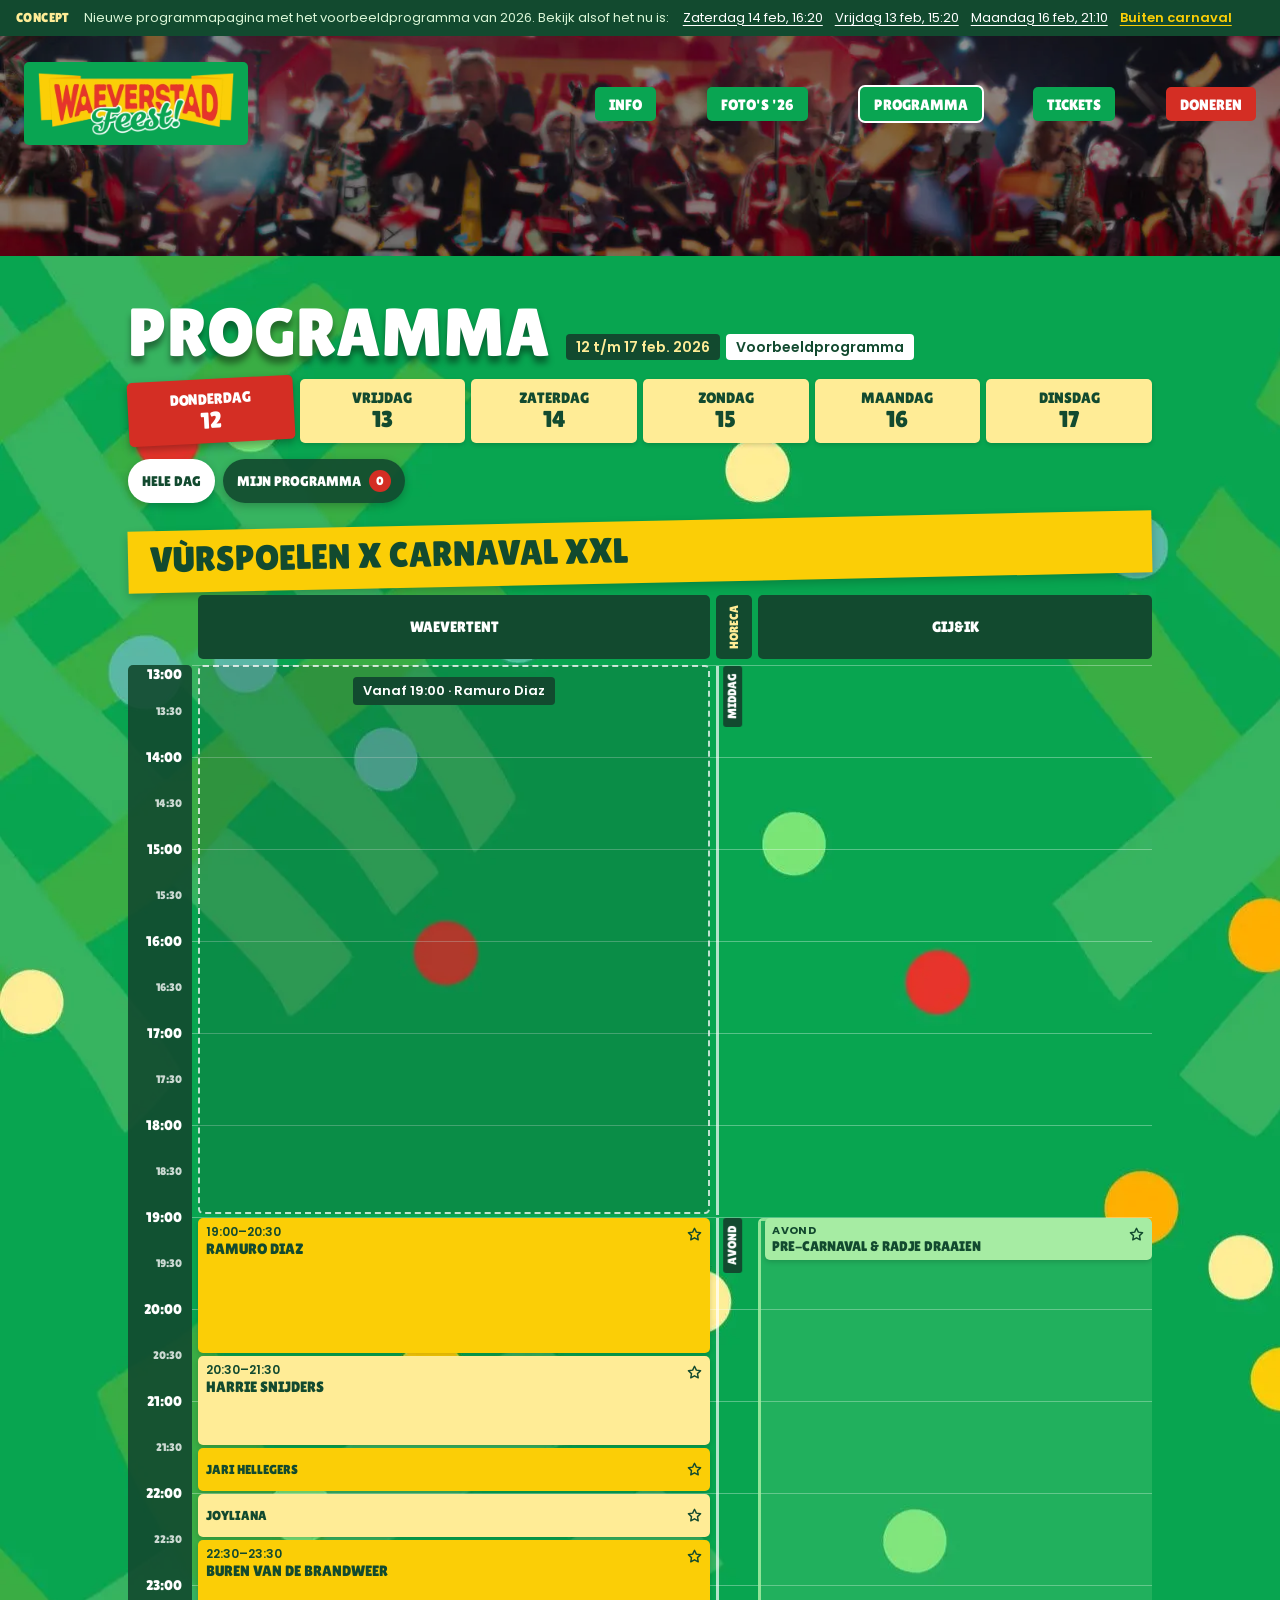
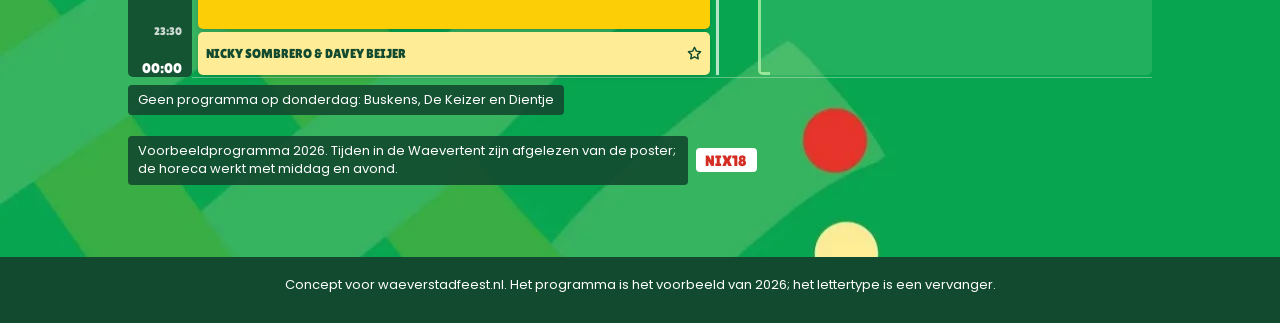
==== commit 73f0cd1b: "Apply design review fixes and record the design system - NOW line runs behind the programme, so a li" ====
--- a/docs/index.html
+++ b/docs/index.html
@@ -8,7 +8,8 @@
 <link rel="preconnect" href="https://fonts.googleapis.com">
 <link rel="preconnect" href="https://fonts.gstatic.com" crossorigin>
 <link href="https://fonts.googleapis.com/css2?family=Lilita+One&family=Poppins:wght@400;500;600;700&display=swap" rel="stylesheet">
-<link rel="stylesheet" href="assets/schedule.css?v=e43eefc7">
+<link rel="icon" href="assets/favicon.png" sizes="192x192">
+<link rel="stylesheet" href="assets/schedule.css?v=857a0300">
 <style>
 html { background: #09a552; }
 body { margin: 0; color: #124a2f; font-family: Poppins, Helvetica, Arial, sans-serif; background: #09a552 url(assets/background.webp) left top / 1980px auto repeat; }
@@ -59,7 +60,7 @@
   </div>
 </header>
 <main><div class="row">
-<div class="wvp" data-wvp data-start="13" data-end="24" data-year="2026" style="--hours:11"><script>document.currentScript.parentNode.setAttribute("data-js","")</script><div class="wvp-header"><h2 class="wvp-title">Programma</h2><p class="wvp-period"><span>12 t/m 17 feb. 2026</span><span class="wvp-sample">Voorbeeldprogramma</span></p></div><div class="wvp-days" role="tablist" aria-label="Kies een dag"><button type="button" role="tab" class="wvp-daytab" id="wvp-tab-2026-02-12" data-date="2026-02-12" aria-controls="wvp-day-2026-02-12" aria-selected="true"><span class="wvp-daytab-short" aria-hidden="true">DO</span><span class="wvp-daytab-long" aria-hidden="true">donderdag</span><span class="wvp-daytab-num" aria-hidden="true">12</span><span class="wvp-sr">donderdag 12 februari</span></button><button type="button" role="tab" class="wvp-daytab" id="wvp-tab-2026-02-13" data-date="2026-02-13" aria-controls="wvp-day-2026-02-13" aria-selected="false" tabindex="-1"><span class="wvp-daytab-short" aria-hidden="true">VR</span><span class="wvp-daytab-long" aria-hidden="true">vrijdag</span><span class="wvp-daytab-num" aria-hidden="true">13</span><span class="wvp-sr">vrijdag 13 februari</span></button><button type="button" role="tab" class="wvp-daytab" id="wvp-tab-2026-02-14" data-date="2026-02-14" aria-controls="wvp-day-2026-02-14" aria-selected="false" tabindex="-1"><span class="wvp-daytab-short" aria-hidden="true">ZA</span><span class="wvp-daytab-long" aria-hidden="true">zaterdag</span><span class="wvp-daytab-num" aria-hidden="true">14</span><span class="wvp-sr">zaterdag 14 februari</span></button><button type="button" role="tab" class="wvp-daytab" id="wvp-tab-2026-02-15" data-date="2026-02-15" aria-controls="wvp-day-2026-02-15" aria-selected="false" tabindex="-1"><span class="wvp-daytab-short" aria-hidden="true">ZO</span><span class="wvp-daytab-long" aria-hidden="true">zondag</span><span class="wvp-daytab-num" aria-hidden="true">15</span><span class="wvp-sr">zondag 15 februari</span></button><button type="button" role="tab" class="wvp-daytab" id="wvp-tab-2026-02-16" data-date="2026-02-16" aria-controls="wvp-day-2026-02-16" aria-selected="false" tabindex="-1"><span class="wvp-daytab-short" aria-hidden="true">MA</span><span class="wvp-daytab-long" aria-hidden="true">maandag</span><span class="wvp-daytab-num" aria-hidden="true">16</span><span class="wvp-sr">maandag 16 februari</span></button><button type="button" role="tab" class="wvp-daytab" id="wvp-tab-2026-02-17" data-date="2026-02-17" aria-controls="wvp-day-2026-02-17" aria-selected="false" tabindex="-1"><span class="wvp-daytab-short" aria-hidden="true">DI</span><span class="wvp-daytab-long" aria-hidden="true">dinsdag</span><span class="wvp-daytab-num" aria-hidden="true">17</span><span class="wvp-sr">dinsdag 17 februari</span></button></div><section class="wvp-day is-active" id="wvp-day-2026-02-12" role="tabpanel" aria-labelledby="wvp-tab-2026-02-12" data-date="2026-02-12"><header class="wvp-theme"><p class="wvp-theme-date">Donderdag 12 februari</p><h3 class="wvp-theme-title"><span class="wvp-theme-part">Vùrspoelen x Carnaval XXL</span></h3></header><div class="wvp-timeline"><div class="wvp-scroller" tabindex="0" role="region" aria-label="Tijdlijn donderdag 12 februari. Veeg of scroll opzij voor de rest van de dag."><div class="wvp-canvas"><div class="wvp-ruler" aria-hidden="true"><span class="wvp-corner"></span><div class="wvp-ticks"><span class="wvp-tick" style="--t:0">13:00</span><span class="wvp-tick wvp-tick--half" style="--t:0.5">13:30</span><span class="wvp-tick" style="--t:1">14:00</span><span class="wvp-tick wvp-tick--half" style="--t:1.5">14:30</span><span class="wvp-tick" style="--t:2">15:00</span><span class="wvp-tick wvp-tick--half" style="--t:2.5">15:30</span><span class="wvp-tick" style="--t:3">16:00</span><span class="wvp-tick wvp-tick--half" style="--t:3.5">16:30</span><span class="wvp-tick" style="--t:4">17:00</span><span class="wvp-tick wvp-tick--half" style="--t:4.5">17:30</span><span class="wvp-tick" style="--t:5">18:00</span><span class="wvp-tick wvp-tick--half" style="--t:5.5">18:30</span><span class="wvp-tick" style="--t:6">19:00</span><span class="wvp-tick wvp-tick--half" style="--t:6.5">19:30</span><span class="wvp-tick" style="--t:7">20:00</span><span class="wvp-tick wvp-tick--half" style="--t:7.5">20:30</span><span class="wvp-tick" style="--t:8">21:00</span><span class="wvp-tick wvp-tick--half" style="--t:8.5">21:30</span><span class="wvp-tick" style="--t:9">22:00</span><span class="wvp-tick wvp-tick--half" style="--t:9.5">22:30</span><span class="wvp-tick" style="--t:10">23:00</span><span class="wvp-tick wvp-tick--half" style="--t:10.5">23:30</span><span class="wvp-tick" style="--t:11">00:00</span></div></div><div class="wvp-hourlines" aria-hidden="true"><i style="--t:0"></i><i style="--t:1"></i><i style="--t:2"></i><i style="--t:3"></i><i style="--t:4"></i><i style="--t:5"></i><i style="--t:6"></i><i style="--t:7"></i><i style="--t:8"></i><i style="--t:9"></i><i style="--t:10"></i><i style="--t:11"></i></div><div class="wvp-row" data-location="waevertent"><h4 class="wvp-label">Waevertent</h4><ol class="wvp-lane" style="--lanes:1"><li class="wvp-gap" aria-hidden="true" style="--from:0;--dur:6"><span>Vanaf 19:00 · Ramuro Diaz</span></li><li class="wvp-slot" style="--from:6;--dur:1.5" data-id="2026-02-12_waevertent_19:00_ramuro-diaz" data-from="19" data-to="20.5"><div class="wvp-slot-inner"><time class="wvp-time">19:00<span class="wvp-time-end">–20:30</span></time><span class="wvp-name">Ramuro Diaz</span><button type="button" class="wvp-star" aria-pressed="false" aria-label="Ramuro Diaz bewaren in Mijn programma"><svg viewBox="0 0 24 24" aria-hidden="true" focusable="false"><path d="M12 3.2l2.6 5.5 6 .8-4.4 4.1 1.1 5.9L12 16.6l-5.3 2.9 1.1-5.9-4.4-4.1 6-.8z"/></svg></button></div></li><li class="wvp-slot wvp-slot--alt" style="--from:7.5;--dur:1" data-id="2026-02-12_waevertent_20:30_harrie-snijders" data-from="20.5" data-to="21.5"><div class="wvp-slot-inner"><time class="wvp-time">20:30<span class="wvp-time-end">–21:30</span></time><span class="wvp-name">Harrie Snijders</span><button type="button" class="wvp-star" aria-pressed="false" aria-label="Harrie Snijders bewaren in Mijn programma"><svg viewBox="0 0 24 24" aria-hidden="true" focusable="false"><path d="M12 3.2l2.6 5.5 6 .8-4.4 4.1 1.1 5.9L12 16.6l-5.3 2.9 1.1-5.9-4.4-4.1 6-.8z"/></svg></button></div></li><li class="wvp-slot wvp-slot--short" style="--from:8.5;--dur:0.5" data-id="2026-02-12_waevertent_21:30_jari-hellegers" data-from="21.5" data-to="22"><div class="wvp-slot-inner"><time class="wvp-time">21:30<span class="wvp-time-end">–22:00</span></time><span class="wvp-name">Jari Hellegers</span><button type="button" class="wvp-star" aria-pressed="false" aria-label="Jari Hellegers bewaren in Mijn programma"><svg viewBox="0 0 24 24" aria-hidden="true" focusable="false"><path d="M12 3.2l2.6 5.5 6 .8-4.4 4.1 1.1 5.9L12 16.6l-5.3 2.9 1.1-5.9-4.4-4.1 6-.8z"/></svg></button></div></li><li class="wvp-slot wvp-slot--alt wvp-slot--short" style="--from:9;--dur:0.5" data-id="2026-02-12_waevertent_22:00_joyliana" data-from="22" data-to="22.5"><div class="wvp-slot-inner"><time class="wvp-time">22:00<span class="wvp-time-end">–22:30</span></time><span class="wvp-name">Joyliana</span><button type="button" class="wvp-star" aria-pressed="false" aria-label="Joyliana bewaren in Mijn programma"><svg viewBox="0 0 24 24" aria-hidden="true" focusable="false"><path d="M12 3.2l2.6 5.5 6 .8-4.4 4.1 1.1 5.9L12 16.6l-5.3 2.9 1.1-5.9-4.4-4.1 6-.8z"/></svg></button></div></li><li class="wvp-slot" style="--from:9.5;--dur:1" data-id="2026-02-12_waevertent_22:30_buren-van-de-brandweer" data-from="22.5" data-to="23.5"><div class="wvp-slot-inner"><time class="wvp-time">22:30<span class="wvp-time-end">–23:30</span></time><span class="wvp-name">Buren van de Brandweer</span><button type="button" class="wvp-star" aria-pressed="false" aria-label="Buren van de Brandweer bewaren in Mijn programma"><svg viewBox="0 0 24 24" aria-hidden="true" focusable="false"><path d="M12 3.2l2.6 5.5 6 .8-4.4 4.1 1.1 5.9L12 16.6l-5.3 2.9 1.1-5.9-4.4-4.1 6-.8z"/></svg></button></div></li><li class="wvp-slot wvp-slot--alt wvp-slot--short" style="--from:10.5;--dur:0.5" data-id="2026-02-12_waevertent_23:30_nicky-sombrero-davey-beijer" data-from="23.5" data-to="24"><div class="wvp-slot-inner"><time class="wvp-time">23:30<span class="wvp-time-end">–00:00</span></time><span class="wvp-name">Nicky Sombrero &amp; Davey Beijer</span><button type="button" class="wvp-star" aria-pressed="false" aria-label="Nicky Sombrero &amp; Davey Beijer bewaren in Mijn programma"><svg viewBox="0 0 24 24" aria-hidden="true" focusable="false"><path d="M12 3.2l2.6 5.5 6 .8-4.4 4.1 1.1 5.9L12 16.6l-5.3 2.9 1.1-5.9-4.4-4.1 6-.8z"/></svg></button></div></li></ol></div><div class="wvp-row wvp-row--divider"><h4 class="wvp-label wvp-label--divider">Horeca</h4><div class="wvp-dayparts" aria-hidden="true"><span style="--from:0;--dur:6"><b>Middag</b></span><span style="--from:6;--dur:5"><b>Avond</b></span></div></div><div class="wvp-row wvp-row--bar" data-location="gijik"><h4 class="wvp-label">Gij&amp;Ik</h4><ol class="wvp-lane" style="--lanes:1"><li class="wvp-slot wvp-slot--daypart" style="--from:6;--dur:5;--lane:0" data-id="2026-02-12_gijik_evening_pre-carnaval-radje-draaien" data-from="19" data-to="24"><div class="wvp-slot-inner"><span class="wvp-part">Avond</span><span class="wvp-name">Pre-carnaval &amp; radje draaien</span><button type="button" class="wvp-star" aria-pressed="false" aria-label="Pre-carnaval &amp; radje draaien bewaren in Mijn programma"><svg viewBox="0 0 24 24" aria-hidden="true" focusable="false"><path d="M12 3.2l2.6 5.5 6 .8-4.4 4.1 1.1 5.9L12 16.6l-5.3 2.9 1.1-5.9-4.4-4.1 6-.8z"/></svg></button></div></li></ol></div><div class="wvp-now" hidden aria-hidden="true"><span class="wvp-now-tag">Nu <b></b></span></div></div></div><p class="wvp-closed">Geen programma vandaag: Buskens, De Keizer en Dientje</p></div></section><section class="wvp-day" id="wvp-day-2026-02-13" role="tabpanel" aria-labelledby="wvp-tab-2026-02-13" data-date="2026-02-13"><header class="wvp-theme"><p class="wvp-theme-date">Vrijdag 13 februari</p><h3 class="wvp-theme-title"><span class="wvp-theme-part">Nietwerkbal</span><span class="wvp-amp" aria-hidden="true"> &amp; </span><span class="wvp-sr">, </span><span class="wvp-theme-part">Crazy Carnaval Cantus <span class="wvp-age">18+</span></span></h3><p class="wvp-theme-sub">Dé gezelligste vrijmibo!</p></header><div class="wvp-timeline"><div class="wvp-scroller" tabindex="0" role="region" aria-label="Tijdlijn vrijdag 13 februari. Veeg of scroll opzij voor de rest van de dag."><div class="wvp-canvas"><div class="wvp-ruler" aria-hidden="true"><span class="wvp-corner"></span><div class="wvp-ticks"><span class="wvp-tick" style="--t:0">13:00</span><span class="wvp-tick wvp-tick--half" style="--t:0.5">13:30</span><span class="wvp-tick" style="--t:1">14:00</span><span class="wvp-tick wvp-tick--half" style="--t:1.5">14:30</span><span class="wvp-tick" style="--t:2">15:00</span><span class="wvp-tick wvp-tick--half" style="--t:2.5">15:30</span><span class="wvp-tick" style="--t:3">16:00</span><span class="wvp-tick wvp-tick--half" style="--t:3.5">16:30</span><span class="wvp-tick" style="--t:4">17:00</span><span class="wvp-tick wvp-tick--half" style="--t:4.5">17:30</span><span class="wvp-tick" style="--t:5">18:00</span><span class="wvp-tick wvp-tick--half" style="--t:5.5">18:30</span><span class="wvp-tick" style="--t:6">19:00</span><span class="wvp-tick wvp-tick--half" style="--t:6.5">19:30</span><span class="wvp-tick" style="--t:7">20:00</span><span class="wvp-tick wvp-tick--half" style="--t:7.5">20:30</span><span class="wvp-tick" style="--t:8">21:00</span><span class="wvp-tick wvp-tick--half" style="--t:8.5">21:30</span><span class="wvp-tick" style="--t:9">22:00</span><span class="wvp-tick wvp-tick--half" style="--t:9.5">22:30</span><span class="wvp-tick" style="--t:10">23:00</span><span class="wvp-tick wvp-tick--half" style="--t:10.5">23:30</span><span class="wvp-tick" style="--t:11">00:00</span></div></div><div class="wvp-hourlines" aria-hidden="true"><i style="--t:0"></i><i style="--t:1"></i><i style="--t:2"></i><i style="--t:3"></i><i style="--t:4"></i><i style="--t:5"></i><i style="--t:6"></i><i style="--t:7"></i><i style="--t:8"></i><i style="--t:9"></i><i style="--t:10"></i><i style="--t:11"></i></div><div class="wvp-row wvp-row--flags" data-location="waevertent"><h4 class="wvp-label">Waevertent</h4><ol class="wvp-lane" style="--lanes:1"><li class="wvp-slot" style="--from:0;--dur:2.25" data-id="2026-02-13_waevertent_13:00_dj-marcel" data-from="13" data-to="15.25"><div class="wvp-slot-inner"><time class="wvp-time">13:00<span class="wvp-time-end">–15:15</span></time><span class="wvp-name">DJ Marcel</span><button type="button" class="wvp-star" aria-pressed="false" aria-label="DJ Marcel bewaren in Mijn programma"><svg viewBox="0 0 24 24" aria-hidden="true" focusable="false"><path d="M12 3.2l2.6 5.5 6 .8-4.4 4.1 1.1 5.9L12 16.6l-5.3 2.9 1.1-5.9-4.4-4.1 6-.8z"/></svg></button></div></li><li class="wvp-slot wvp-slot--highlight" style="--from:2.25;--dur:0.25" data-id="2026-02-13_waevertent_15:15_eerste-vat-aanslaan" data-from="15.25" data-to="15.5"><div class="wvp-slot-inner"><span class="wvp-flag">Eerste vat aanslaan</span><time class="wvp-time">15:15</time><span class="wvp-sr">Eerste vat aanslaan</span></div></li><li class="wvp-slot wvp-slot--alt wvp-slot--short" style="--from:2.5;--dur:0.5" data-id="2026-02-13_waevertent_15:30_ralph-de-kort" data-from="15.5" data-to="16"><div class="wvp-slot-inner"><time class="wvp-time">15:30<span class="wvp-time-end">–16:00</span></time><span class="wvp-name">Ralph de Kort</span><button type="button" class="wvp-star" aria-pressed="false" aria-label="Ralph de Kort bewaren in Mijn programma"><svg viewBox="0 0 24 24" aria-hidden="true" focusable="false"><path d="M12 3.2l2.6 5.5 6 .8-4.4 4.1 1.1 5.9L12 16.6l-5.3 2.9 1.1-5.9-4.4-4.1 6-.8z"/></svg></button></div></li><li class="wvp-slot wvp-slot--short" style="--from:3;--dur:0.5" data-id="2026-02-13_waevertent_16:00_zanger-rens" data-from="16" data-to="16.5"><div class="wvp-slot-inner"><time class="wvp-time">16:00<span class="wvp-time-end">–16:30</span></time><span class="wvp-name">Zanger Rens</span><button type="button" class="wvp-star" aria-pressed="false" aria-label="Zanger Rens bewaren in Mijn programma"><svg viewBox="0 0 24 24" aria-hidden="true" focusable="false"><path d="M12 3.2l2.6 5.5 6 .8-4.4 4.1 1.1 5.9L12 16.6l-5.3 2.9 1.1-5.9-4.4-4.1 6-.8z"/></svg></button></div></li><li class="wvp-slot wvp-slot--alt wvp-slot--short" style="--from:3.5;--dur:0.5" data-id="2026-02-13_waevertent_16:30_geen-stempel" data-from="16.5" data-to="17"><div class="wvp-slot-inner"><time class="wvp-time">16:30<span class="wvp-time-end">–17:00</span></time><span class="wvp-name">Geen Stempel</span><button type="button" class="wvp-star" aria-pressed="false" aria-label="Geen Stempel bewaren in Mijn programma"><svg viewBox="0 0 24 24" aria-hidden="true" focusable="false"><path d="M12 3.2l2.6 5.5 6 .8-4.4 4.1 1.1 5.9L12 16.6l-5.3 2.9 1.1-5.9-4.4-4.1 6-.8z"/></svg></button></div></li><li class="wvp-slot" style="--from:4;--dur:1.5" data-id="2026-02-13_waevertent_17:00_dj-marcel" data-from="17" data-to="18.5"><div class="wvp-slot-inner"><time class="wvp-time">17:00<span class="wvp-time-end">–18:30</span></time><span class="wvp-name">DJ Marcel</span><button type="button" class="wvp-star" aria-pressed="false" aria-label="DJ Marcel bewaren in Mijn programma"><svg viewBox="0 0 24 24" aria-hidden="true" focusable="false"><path d="M12 3.2l2.6 5.5 6 .8-4.4 4.1 1.1 5.9L12 16.6l-5.3 2.9 1.1-5.9-4.4-4.1 6-.8z"/></svg></button></div></li><li class="wvp-slot wvp-slot--alt" style="--from:6.5;--dur:4.5" data-id="2026-02-13_waevertent_19:30_crazy-carnaval-cantus" data-from="19.5" data-to="24"><div class="wvp-slot-inner"><time class="wvp-time">19:30<span class="wvp-time-end">–00:00</span></time><span class="wvp-name">Crazy Carnaval Cantus <span class="wvp-age">18+</span></span><button type="button" class="wvp-star" aria-pressed="false" aria-label="Crazy Carnaval Cantus bewaren in Mijn programma"><svg viewBox="0 0 24 24" aria-hidden="true" focusable="false"><path d="M12 3.2l2.6 5.5 6 .8-4.4 4.1 1.1 5.9L12 16.6l-5.3 2.9 1.1-5.9-4.4-4.1 6-.8z"/></svg></button></div></li></ol></div><div class="wvp-row wvp-row--divider"><h4 class="wvp-label wvp-label--divider">Horeca</h4><div class="wvp-dayparts" aria-hidden="true"><span style="--from:0;--dur:6"><b>Middag</b></span><span style="--from:6;--dur:5"><b>Avond</b></span></div></div><div class="wvp-row wvp-row--bar" data-location="gijik"><h4 class="wvp-label">Gij&amp;Ik</h4><ol class="wvp-lane" style="--lanes:1"><li class="wvp-slot wvp-slot--daypart" style="--from:0;--dur:6;--lane:0" data-id="2026-02-13_gijik_afternoon_vurproeven" data-from="13" data-to="19"><div class="wvp-slot-inner"><span class="wvp-part">Middag</span><span class="wvp-name">Vurproeven</span><span class="wvp-with">Radje draaien &amp; BOZU buitenbar</span><button type="button" class="wvp-star" aria-pressed="false" aria-label="Vurproeven bewaren in Mijn programma"><svg viewBox="0 0 24 24" aria-hidden="true" focusable="false"><path d="M12 3.2l2.6 5.5 6 .8-4.4 4.1 1.1 5.9L12 16.6l-5.3 2.9 1.1-5.9-4.4-4.1 6-.8z"/></svg></button></div></li><li class="wvp-slot wvp-slot--daypart" style="--from:6;--dur:5;--lane:0" data-id="2026-02-13_gijik_evening_apres-ski-party" data-from="19" data-to="24"><div class="wvp-slot-inner"><span class="wvp-part">Avond</span><span class="wvp-name">Apres ski party</span><span class="wvp-with">DJ Dimitri Lanos</span><button type="button" class="wvp-star" aria-pressed="false" aria-label="Apres ski party bewaren in Mijn programma"><svg viewBox="0 0 24 24" aria-hidden="true" focusable="false"><path d="M12 3.2l2.6 5.5 6 .8-4.4 4.1 1.1 5.9L12 16.6l-5.3 2.9 1.1-5.9-4.4-4.1 6-.8z"/></svg></button></div></li></ol></div><div class="wvp-row wvp-row--bar" data-location="buskens"><h4 class="wvp-label">Buskens</h4><ol class="wvp-lane" style="--lanes:1"><li class="wvp-slot wvp-slot--daypart" style="--from:6;--dur:5;--lane:0" data-id="2026-02-13_buskens_evening_apres-ski-party" data-from="19" data-to="24"><div class="wvp-slot-inner"><span class="wvp-part">Avond</span><span class="wvp-name">Apres ski party</span><span class="wvp-with">DJ MCHL</span><button type="button" class="wvp-star" aria-pressed="false" aria-label="Apres ski party bewaren in Mijn programma"><svg viewBox="0 0 24 24" aria-hidden="true" focusable="false"><path d="M12 3.2l2.6 5.5 6 .8-4.4 4.1 1.1 5.9L12 16.6l-5.3 2.9 1.1-5.9-4.4-4.1 6-.8z"/></svg></button></div></li></ol></div><div class="wvp-row wvp-row--bar" data-location="dientje"><h4 class="wvp-label">Dientje</h4><ol class="wvp-lane" style="--lanes:1"><li class="wvp-slot wvp-slot--daypart" style="--from:0;--dur:6;--lane:0" data-id="2026-02-13_dientje_afternoon_lerarencaf-e" data-from="13" data-to="19"><div class="wvp-slot-inner"><span class="wvp-part">Middag</span><span class="wvp-name">Lerarencafé</span><span class="wvp-with">DJ Irmo</span><button type="button" class="wvp-star" aria-pressed="false" aria-label="Lerarencafé bewaren in Mijn programma"><svg viewBox="0 0 24 24" aria-hidden="true" focusable="false"><path d="M12 3.2l2.6 5.5 6 .8-4.4 4.1 1.1 5.9L12 16.6l-5.3 2.9 1.1-5.9-4.4-4.1 6-.8z"/></svg></button></div></li><li class="wvp-slot wvp-slot--daypart" style="--from:6;--dur:5;--lane:0" data-id="2026-02-13_dientje_evening_kronenbal" data-from="19" data-to="24"><div class="wvp-slot-inner"><span class="wvp-part">Avond</span><span class="wvp-name">Kronenbal</span><span class="wvp-with">DJ Adriaan &amp; DJ Dauza</span><button type="button" class="wvp-star" aria-pressed="false" aria-label="Kronenbal bewaren in Mijn programma"><svg viewBox="0 0 24 24" aria-hidden="true" focusable="false"><path d="M12 3.2l2.6 5.5 6 .8-4.4 4.1 1.1 5.9L12 16.6l-5.3 2.9 1.1-5.9-4.4-4.1 6-.8z"/></svg></button></div></li></ol></div><div class="wvp-now" hidden aria-hidden="true"><span class="wvp-now-tag">Nu <b></b></span></div></div></div><p class="wvp-closed">Geen programma vandaag: De Keizer</p></div></section><section class="wvp-day" id="wvp-day-2026-02-14" role="tabpanel" aria-labelledby="wvp-tab-2026-02-14" data-date="2026-02-14"><header class="wvp-theme"><p class="wvp-theme-date">Zaterdag 14 februari</p><h3 class="wvp-theme-title"><span class="wvp-theme-part">Klossen los!</span><span class="wvp-amp" aria-hidden="true"> &amp; </span><span class="wvp-sr">, </span><span class="wvp-theme-part">Waeverstad zingt</span></h3><p class="wvp-theme-sub">Buiten op ’t Waeverplein · Met de CCC-band</p></header><div class="wvp-timeline"><div class="wvp-scroller" tabindex="0" role="region" aria-label="Tijdlijn zaterdag 14 februari. Veeg of scroll opzij voor de rest van de dag."><div class="wvp-canvas"><div class="wvp-ruler" aria-hidden="true"><span class="wvp-corner"></span><div class="wvp-ticks"><span class="wvp-tick" style="--t:0">13:00</span><span class="wvp-tick wvp-tick--half" style="--t:0.5">13:30</span><span class="wvp-tick" style="--t:1">14:00</span><span class="wvp-tick wvp-tick--half" style="--t:1.5">14:30</span><span class="wvp-tick" style="--t:2">15:00</span><span class="wvp-tick wvp-tick--half" style="--t:2.5">15:30</span><span class="wvp-tick" style="--t:3">16:00</span><span class="wvp-tick wvp-tick--half" style="--t:3.5">16:30</span><span class="wvp-tick" style="--t:4">17:00</span><span class="wvp-tick wvp-tick--half" style="--t:4.5">17:30</span><span class="wvp-tick" style="--t:5">18:00</span><span class="wvp-tick wvp-tick--half" style="--t:5.5">18:30</span><span class="wvp-tick" style="--t:6">19:00</span><span class="wvp-tick wvp-tick--half" style="--t:6.5">19:30</span><span class="wvp-tick" style="--t:7">20:00</span><span class="wvp-tick wvp-tick--half" style="--t:7.5">20:30</span><span class="wvp-tick" style="--t:8">21:00</span><span class="wvp-tick wvp-tick--half" style="--t:8.5">21:30</span><span class="wvp-tick" style="--t:9">22:00</span><span class="wvp-tick wvp-tick--half" style="--t:9.5">22:30</span><span class="wvp-tick" style="--t:10">23:00</span><span class="wvp-tick wvp-tick--half" style="--t:10.5">23:30</span><span class="wvp-tick" style="--t:11">00:00</span></div></div><div class="wvp-hourlines" aria-hidden="true"><i style="--t:0"></i><i style="--t:1"></i><i style="--t:2"></i><i style="--t:3"></i><i style="--t:4"></i><i style="--t:5"></i><i style="--t:6"></i><i style="--t:7"></i><i style="--t:8"></i><i style="--t:9"></i><i style="--t:10"></i><i style="--t:11"></i></div><div class="wvp-row wvp-row--flags" data-location="buiten"><h4 class="wvp-label">Buiten podium<small>op ’t Waeverplein</small></h4><ol class="wvp-lane" style="--lanes:1"><li class="wvp-slot" style="--from:0;--dur:2" data-id="2026-02-14_buiten_13:00_dj-harmless" data-from="13" data-to="15"><div class="wvp-slot-inner"><time class="wvp-time">13:00<span class="wvp-time-end">–15:00</span></time><span class="wvp-name">DJ Harmless</span><button type="button" class="wvp-star" aria-pressed="false" aria-label="DJ Harmless bewaren in Mijn programma"><svg viewBox="0 0 24 24" aria-hidden="true" focusable="false"><path d="M12 3.2l2.6 5.5 6 .8-4.4 4.1 1.1 5.9L12 16.6l-5.3 2.9 1.1-5.9-4.4-4.1 6-.8z"/></svg></button></div></li><li class="wvp-slot wvp-slot--highlight" style="--from:2;--dur:0.25" data-id="2026-02-14_buiten_15:00_onthulling-van-de-waever" data-from="15" data-to="15.25"><div class="wvp-slot-inner"><span class="wvp-flag">Onthulling van de Waever</span><time class="wvp-time">15:00</time><span class="wvp-sr">Onthulling van de Waever, Samen met de Gimmertse hoogheden</span></div></li><li class="wvp-slot wvp-slot--alt wvp-slot--short" style="--from:2.25;--dur:0.5" data-id="2026-02-14_buiten_15:15_huub-hangop" data-from="15.25" data-to="15.75"><div class="wvp-slot-inner"><time class="wvp-time">15:15<span class="wvp-time-end">–15:45</span></time><span class="wvp-name">Huub Hangop</span><button type="button" class="wvp-star" aria-pressed="false" aria-label="Huub Hangop bewaren in Mijn programma"><svg viewBox="0 0 24 24" aria-hidden="true" focusable="false"><path d="M12 3.2l2.6 5.5 6 .8-4.4 4.1 1.1 5.9L12 16.6l-5.3 2.9 1.1-5.9-4.4-4.1 6-.8z"/></svg></button></div></li><li class="wvp-slot wvp-slot--short" style="--from:2.75;--dur:0.5" data-id="2026-02-14_buiten_15:45_dj-harmless" data-from="15.75" data-to="16.25"><div class="wvp-slot-inner"><time class="wvp-time">15:45<span class="wvp-time-end">–16:15</span></time><span class="wvp-name">DJ Harmless</span><button type="button" class="wvp-star" aria-pressed="false" aria-label="DJ Harmless bewaren in Mijn programma"><svg viewBox="0 0 24 24" aria-hidden="true" focusable="false"><path d="M12 3.2l2.6 5.5 6 .8-4.4 4.1 1.1 5.9L12 16.6l-5.3 2.9 1.1-5.9-4.4-4.1 6-.8z"/></svg></button></div></li><li class="wvp-slot wvp-slot--alt wvp-slot--short" style="--from:3.25;--dur:0.5" data-id="2026-02-14_buiten_16:15_cv-moeilijk-straal" data-from="16.25" data-to="16.75"><div class="wvp-slot-inner"><time class="wvp-time">16:15<span class="wvp-time-end">–16:45</span></time><span class="wvp-name">CV Moeilijk Straal</span><button type="button" class="wvp-star" aria-pressed="false" aria-label="CV Moeilijk Straal bewaren in Mijn programma"><svg viewBox="0 0 24 24" aria-hidden="true" focusable="false"><path d="M12 3.2l2.6 5.5 6 .8-4.4 4.1 1.1 5.9L12 16.6l-5.3 2.9 1.1-5.9-4.4-4.1 6-.8z"/></svg></button></div></li><li class="wvp-slot" style="--from:3.75;--dur:2.25" data-id="2026-02-14_buiten_16:45_dj-harmless" data-from="16.75" data-to="19"><div class="wvp-slot-inner"><time class="wvp-time">16:45<span class="wvp-time-end">–19:00</span></time><span class="wvp-name">DJ Harmless</span><button type="button" class="wvp-star" aria-pressed="false" aria-label="DJ Harmless bewaren in Mijn programma"><svg viewBox="0 0 24 24" aria-hidden="true" focusable="false"><path d="M12 3.2l2.6 5.5 6 .8-4.4 4.1 1.1 5.9L12 16.6l-5.3 2.9 1.1-5.9-4.4-4.1 6-.8z"/></svg></button></div></li></ol></div><div class="wvp-row" data-location="waevertent"><h4 class="wvp-label">Waevertent</h4><ol class="wvp-lane" style="--lanes:1"><li class="wvp-gap" aria-hidden="true" style="--from:0;--dur:6"><span>Vanaf 19:00 · Ramuro Diaz</span></li><li class="wvp-slot wvp-slot--short" style="--from:6;--dur:0.5" data-id="2026-02-14_waevertent_19:00_ramuro-diaz" data-from="19" data-to="19.5"><div class="wvp-slot-inner"><time class="wvp-time">19:00<span class="wvp-time-end">–19:30</span></time><span class="wvp-name">Ramuro Diaz</span><button type="button" class="wvp-star" aria-pressed="false" aria-label="Ramuro Diaz bewaren in Mijn programma"><svg viewBox="0 0 24 24" aria-hidden="true" focusable="false"><path d="M12 3.2l2.6 5.5 6 .8-4.4 4.1 1.1 5.9L12 16.6l-5.3 2.9 1.1-5.9-4.4-4.1 6-.8z"/></svg></button></div></li><li class="wvp-slot wvp-slot--alt" style="--from:6.5;--dur:1" data-id="2026-02-14_waevertent_19:30_crazy-carnaval-cantusband" data-from="19.5" data-to="20.5"><div class="wvp-slot-inner"><time class="wvp-time">19:30<span class="wvp-time-end">–20:30</span></time><span class="wvp-name">Crazy Carnaval Cantusband</span><button type="button" class="wvp-star" aria-pressed="false" aria-label="Crazy Carnaval Cantusband bewaren in Mijn programma"><svg viewBox="0 0 24 24" aria-hidden="true" focusable="false"><path d="M12 3.2l2.6 5.5 6 .8-4.4 4.1 1.1 5.9L12 16.6l-5.3 2.9 1.1-5.9-4.4-4.1 6-.8z"/></svg></button></div></li><li class="wvp-slot wvp-slot--short" style="--from:7.5;--dur:0.5" data-id="2026-02-14_waevertent_20:30_ramuro-diaz" data-from="20.5" data-to="21"><div class="wvp-slot-inner"><time class="wvp-time">20:30<span class="wvp-time-end">–21:00</span></time><span class="wvp-name">Ramuro Diaz</span><button type="button" class="wvp-star" aria-pressed="false" aria-label="Ramuro Diaz bewaren in Mijn programma"><svg viewBox="0 0 24 24" aria-hidden="true" focusable="false"><path d="M12 3.2l2.6 5.5 6 .8-4.4 4.1 1.1 5.9L12 16.6l-5.3 2.9 1.1-5.9-4.4-4.1 6-.8z"/></svg></button></div></li><li class="wvp-slot wvp-slot--alt" style="--from:8;--dur:0.75" data-id="2026-02-14_waevertent_21:00_one-two-trio" data-from="21" data-to="21.75"><div class="wvp-slot-inner"><time class="wvp-time">21:00<span class="wvp-time-end">–21:45</span></time><span class="wvp-name">One Two Trio</span><button type="button" class="wvp-star" aria-pressed="false" aria-label="One Two Trio bewaren in Mijn programma"><svg viewBox="0 0 24 24" aria-hidden="true" focusable="false"><path d="M12 3.2l2.6 5.5 6 .8-4.4 4.1 1.1 5.9L12 16.6l-5.3 2.9 1.1-5.9-4.4-4.1 6-.8z"/></svg></button></div></li><li class="wvp-slot" style="--from:8.75;--dur:0.75" data-id="2026-02-14_waevertent_21:45_ramuro-diaz" data-from="21.75" data-to="22.5"><div class="wvp-slot-inner"><time class="wvp-time">21:45<span class="wvp-time-end">–22:30</span></time><span class="wvp-name">Ramuro Diaz</span><button type="button" class="wvp-star" aria-pressed="false" aria-label="Ramuro Diaz bewaren in Mijn programma"><svg viewBox="0 0 24 24" aria-hidden="true" focusable="false"><path d="M12 3.2l2.6 5.5 6 .8-4.4 4.1 1.1 5.9L12 16.6l-5.3 2.9 1.1-5.9-4.4-4.1 6-.8z"/></svg></button></div></li><li class="wvp-slot wvp-slot--alt" style="--from:9.5;--dur:1" data-id="2026-02-14_waevertent_22:30_lampegastuh" data-from="22.5" data-to="23.5"><div class="wvp-slot-inner"><time class="wvp-time">22:30<span class="wvp-time-end">–23:30</span></time><span class="wvp-name">Lampegastuh</span><button type="button" class="wvp-star" aria-pressed="false" aria-label="Lampegastuh bewaren in Mijn programma"><svg viewBox="0 0 24 24" aria-hidden="true" focusable="false"><path d="M12 3.2l2.6 5.5 6 .8-4.4 4.1 1.1 5.9L12 16.6l-5.3 2.9 1.1-5.9-4.4-4.1 6-.8z"/></svg></button></div></li><li class="wvp-slot wvp-slot--short" style="--from:10.5;--dur:0.5" data-id="2026-02-14_waevertent_23:30_ramuro-diaz" data-from="23.5" data-to="24"><div class="wvp-slot-inner"><time class="wvp-time">23:30<span class="wvp-time-end">–00:00</span></time><span class="wvp-name">Ramuro Diaz</span><button type="button" class="wvp-star" aria-pressed="false" aria-label="Ramuro Diaz bewaren in Mijn programma"><svg viewBox="0 0 24 24" aria-hidden="true" focusable="false"><path d="M12 3.2l2.6 5.5 6 .8-4.4 4.1 1.1 5.9L12 16.6l-5.3 2.9 1.1-5.9-4.4-4.1 6-.8z"/></svg></button></div></li></ol></div><div class="wvp-row wvp-row--divider"><h4 class="wvp-label wvp-label--divider">Horeca</h4><div class="wvp-dayparts" aria-hidden="true"><span style="--from:0;--dur:6"><b>Middag</b></span><span style="--from:6;--dur:5"><b>Avond</b></span></div></div><div class="wvp-row wvp-row--bar" data-location="gijik"><h4 class="wvp-label">Gij&amp;Ik</h4><ol class="wvp-lane" style="--lanes:1"><li class="wvp-slot wvp-slot--daypart" style="--from:0;--dur:6;--lane:0" data-id="2026-02-14_gijik_afternoon_vurproeven" data-from="13" data-to="19"><div class="wvp-slot-inner"><span class="wvp-part">Middag</span><span class="wvp-name">Vurproeven</span><span class="wvp-with">Buitenbar open</span><button type="button" class="wvp-star" aria-pressed="false" aria-label="Vurproeven bewaren in Mijn programma"><svg viewBox="0 0 24 24" aria-hidden="true" focusable="false"><path d="M12 3.2l2.6 5.5 6 .8-4.4 4.1 1.1 5.9L12 16.6l-5.3 2.9 1.1-5.9-4.4-4.1 6-.8z"/></svg></button></div></li><li class="wvp-slot wvp-slot--daypart" style="--from:6;--dur:5;--lane:0" data-id="2026-02-14_gijik_evening_nozem-avond" data-from="19" data-to="24"><div class="wvp-slot-inner"><span class="wvp-part">Avond</span><span class="wvp-name">Nozem-avond</span><span class="wvp-with">DJ MCHL</span><button type="button" class="wvp-star" aria-pressed="false" aria-label="Nozem-avond bewaren in Mijn programma"><svg viewBox="0 0 24 24" aria-hidden="true" focusable="false"><path d="M12 3.2l2.6 5.5 6 .8-4.4 4.1 1.1 5.9L12 16.6l-5.3 2.9 1.1-5.9-4.4-4.1 6-.8z"/></svg></button></div></li></ol></div><div class="wvp-row wvp-row--bar" data-location="buskens"><h4 class="wvp-label">Buskens</h4><ol class="wvp-lane" style="--lanes:1"><li class="wvp-slot wvp-slot--daypart" style="--from:0;--dur:6;--lane:0" data-id="2026-02-14_buskens_afternoon_kindermatinee" data-from="13" data-to="19"><div class="wvp-slot-inner"><span class="wvp-part">Middag</span><span class="wvp-name">Kindermatinee</span><button type="button" class="wvp-star" aria-pressed="false" aria-label="Kindermatinee bewaren in Mijn programma"><svg viewBox="0 0 24 24" aria-hidden="true" focusable="false"><path d="M12 3.2l2.6 5.5 6 .8-4.4 4.1 1.1 5.9L12 16.6l-5.3 2.9 1.1-5.9-4.4-4.1 6-.8z"/></svg></button></div></li><li class="wvp-slot wvp-slot--daypart" style="--from:6;--dur:5;--lane:0" data-id="2026-02-14_buskens_evening_nozem-avond" data-from="19" data-to="24"><div class="wvp-slot-inner"><span class="wvp-part">Avond</span><span class="wvp-name">Nozem-avond</span><span class="wvp-with">DJ MCHL</span><button type="button" class="wvp-star" aria-pressed="false" aria-label="Nozem-avond bewaren in Mijn programma"><svg viewBox="0 0 24 24" aria-hidden="true" focusable="false"><path d="M12 3.2l2.6 5.5 6 .8-4.4 4.1 1.1 5.9L12 16.6l-5.3 2.9 1.1-5.9-4.4-4.1 6-.8z"/></svg></button></div></li></ol></div><div class="wvp-row wvp-row--bar" data-location="keizer"><h4 class="wvp-label">De Keizer</h4><ol class="wvp-lane" style="--lanes:1"><li class="wvp-slot wvp-slot--daypart wvp-slot--allday" style="--from:0;--dur:11;--lane:0" data-id="2026-02-14_keizer_allday_2-uurkes-vooraf" data-from="13" data-to="24"><div class="wvp-slot-inner"><span class="wvp-part">Middag + avond</span><span class="wvp-name">2 uurkes vooraf</span><span class="wvp-with">Heintje Davids Collectief, Feest-DJ Aad</span><button type="button" class="wvp-star" aria-pressed="false" aria-label="2 uurkes vooraf bewaren in Mijn programma"><svg viewBox="0 0 24 24" aria-hidden="true" focusable="false"><path d="M12 3.2l2.6 5.5 6 .8-4.4 4.1 1.1 5.9L12 16.6l-5.3 2.9 1.1-5.9-4.4-4.1 6-.8z"/></svg></button></div></li></ol></div><div class="wvp-row wvp-row--bar" data-location="dientje"><h4 class="wvp-label">Dientje</h4><ol class="wvp-lane" style="--lanes:1"><li class="wvp-slot wvp-slot--daypart" style="--from:0;--dur:6;--lane:0" data-id="2026-02-14_dientje_afternoon_start-carnaval-kindermatinee" data-from="13" data-to="19"><div class="wvp-slot-inner"><span class="wvp-part">Middag</span><span class="wvp-name">Start carnaval &amp; kindermatinee</span><span class="wvp-with">Heintje Davids &amp; DJ Majid</span><button type="button" class="wvp-star" aria-pressed="false" aria-label="Start carnaval &amp; kindermatinee bewaren in Mijn programma"><svg viewBox="0 0 24 24" aria-hidden="true" focusable="false"><path d="M12 3.2l2.6 5.5 6 .8-4.4 4.1 1.1 5.9L12 16.6l-5.3 2.9 1.1-5.9-4.4-4.1 6-.8z"/></svg></button></div></li><li class="wvp-slot wvp-slot--daypart" style="--from:6;--dur:5;--lane:0" data-id="2026-02-14_dientje_evening_carnavalsbal" data-from="19" data-to="24"><div class="wvp-slot-inner"><span class="wvp-part">Avond</span><span class="wvp-name">Carnavalsbal</span><span class="wvp-with">DJ Thomas &amp; DJ Dimitri &amp; Bende Betoeterd</span><button type="button" class="wvp-star" aria-pressed="false" aria-label="Carnavalsbal bewaren in Mijn programma"><svg viewBox="0 0 24 24" aria-hidden="true" focusable="false"><path d="M12 3.2l2.6 5.5 6 .8-4.4 4.1 1.1 5.9L12 16.6l-5.3 2.9 1.1-5.9-4.4-4.1 6-.8z"/></svg></button></div></li></ol></div><div class="wvp-now" hidden aria-hidden="true"><span class="wvp-now-tag">Nu <b></b></span></div></div></div></div></section><section class="wvp-day" id="wvp-day-2026-02-15" role="tabpanel" aria-labelledby="wvp-tab-2026-02-15" data-date="2026-02-15"><header class="wvp-theme"><p class="wvp-theme-date">Zondag 15 februari</p><h3 class="wvp-theme-title"><span class="wvp-theme-part">Snipperdag XXL</span></h3><p class="wvp-theme-sub">Met de Groot Gemertse optocht</p></header><div class="wvp-timeline"><div class="wvp-scroller" tabindex="0" role="region" aria-label="Tijdlijn zondag 15 februari. Veeg of scroll opzij voor de rest van de dag."><div class="wvp-canvas"><div class="wvp-ruler" aria-hidden="true"><span class="wvp-corner"></span><div class="wvp-ticks"><span class="wvp-tick" style="--t:0">13:00</span><span class="wvp-tick wvp-tick--half" style="--t:0.5">13:30</span><span class="wvp-tick" style="--t:1">14:00</span><span class="wvp-tick wvp-tick--half" style="--t:1.5">14:30</span><span class="wvp-tick" style="--t:2">15:00</span><span class="wvp-tick wvp-tick--half" style="--t:2.5">15:30</span><span class="wvp-tick" style="--t:3">16:00</span><span class="wvp-tick wvp-tick--half" style="--t:3.5">16:30</span><span class="wvp-tick" style="--t:4">17:00</span><span class="wvp-tick wvp-tick--half" style="--t:4.5">17:30</span><span class="wvp-tick" style="--t:5">18:00</span><span class="wvp-tick wvp-tick--half" style="--t:5.5">18:30</span><span class="wvp-tick" style="--t:6">19:00</span><span class="wvp-tick wvp-tick--half" style="--t:6.5">19:30</span><span class="wvp-tick" style="--t:7">20:00</span><span class="wvp-tick wvp-tick--half" style="--t:7.5">20:30</span><span class="wvp-tick" style="--t:8">21:00</span><span class="wvp-tick wvp-tick--half" style="--t:8.5">21:30</span><span class="wvp-tick" style="--t:9">22:00</span><span class="wvp-tick wvp-tick--half" style="--t:9.5">22:30</span><span class="wvp-tick" style="--t:10">23:00</span><span class="wvp-tick wvp-tick--half" style="--t:10.5">23:30</span><span class="wvp-tick" style="--t:11">00:00</span></div></div><div class="wvp-hourlines" aria-hidden="true"><i style="--t:0"></i><i style="--t:1"></i><i style="--t:2"></i><i style="--t:3"></i><i style="--t:4"></i><i style="--t:5"></i><i style="--t:6"></i><i style="--t:7"></i><i style="--t:8"></i><i style="--t:9"></i><i style="--t:10"></i><i style="--t:11"></i></div><div class="wvp-row" data-location="buiten"><h4 class="wvp-label">Buiten podium<small>op ’t Waeverplein</small></h4><ol class="wvp-lane" style="--lanes:1"><li class="wvp-slot" style="--from:0;--dur:2" data-id="2026-02-15_buiten_13:00_dj-bart" data-from="13" data-to="15"><div class="wvp-slot-inner"><time class="wvp-time">13:00<span class="wvp-time-end">–15:00</span></time><span class="wvp-name">DJ Bart</span><button type="button" class="wvp-star" aria-pressed="false" aria-label="DJ Bart bewaren in Mijn programma"><svg viewBox="0 0 24 24" aria-hidden="true" focusable="false"><path d="M12 3.2l2.6 5.5 6 .8-4.4 4.1 1.1 5.9L12 16.6l-5.3 2.9 1.1-5.9-4.4-4.1 6-.8z"/></svg></button></div></li><li class="wvp-slot wvp-slot--alt" style="--from:2;--dur:1" data-id="2026-02-15_buiten_15:00_james-tuns" data-from="15" data-to="16"><div class="wvp-slot-inner"><time class="wvp-time">15:00<span class="wvp-time-end">–16:00</span></time><span class="wvp-name">James Tuns</span><button type="button" class="wvp-star" aria-pressed="false" aria-label="James Tuns bewaren in Mijn programma"><svg viewBox="0 0 24 24" aria-hidden="true" focusable="false"><path d="M12 3.2l2.6 5.5 6 .8-4.4 4.1 1.1 5.9L12 16.6l-5.3 2.9 1.1-5.9-4.4-4.1 6-.8z"/></svg></button></div></li><li class="wvp-slot" style="--from:3;--dur:1" data-id="2026-02-15_buiten_16:00_woeste-wessel" data-from="16" data-to="17"><div class="wvp-slot-inner"><time class="wvp-time">16:00<span class="wvp-time-end">–17:00</span></time><span class="wvp-name">Woeste Wessel</span><button type="button" class="wvp-star" aria-pressed="false" aria-label="Woeste Wessel bewaren in Mijn programma"><svg viewBox="0 0 24 24" aria-hidden="true" focusable="false"><path d="M12 3.2l2.6 5.5 6 .8-4.4 4.1 1.1 5.9L12 16.6l-5.3 2.9 1.1-5.9-4.4-4.1 6-.8z"/></svg></button></div></li><li class="wvp-slot wvp-slot--alt" style="--from:4;--dur:1" data-id="2026-02-15_buiten_17:00_ramuro-diaz" data-from="17" data-to="18"><div class="wvp-slot-inner"><time class="wvp-time">17:00<span class="wvp-time-end">–18:00</span></time><span class="wvp-name">Ramuro Diaz</span><button type="button" class="wvp-star" aria-pressed="false" aria-label="Ramuro Diaz bewaren in Mijn programma"><svg viewBox="0 0 24 24" aria-hidden="true" focusable="false"><path d="M12 3.2l2.6 5.5 6 .8-4.4 4.1 1.1 5.9L12 16.6l-5.3 2.9 1.1-5.9-4.4-4.1 6-.8z"/></svg></button></div></li><li class="wvp-slot" style="--from:5;--dur:1" data-id="2026-02-15_buiten_18:00_the-darkraver" data-from="18" data-to="19"><div class="wvp-slot-inner"><time class="wvp-time">18:00<span class="wvp-time-end">–19:00</span></time><span class="wvp-name">The Darkraver</span><button type="button" class="wvp-star" aria-pressed="false" aria-label="The Darkraver bewaren in Mijn programma"><svg viewBox="0 0 24 24" aria-hidden="true" focusable="false"><path d="M12 3.2l2.6 5.5 6 .8-4.4 4.1 1.1 5.9L12 16.6l-5.3 2.9 1.1-5.9-4.4-4.1 6-.8z"/></svg></button></div></li></ol></div><div class="wvp-row" data-location="waevertent"><h4 class="wvp-label">Waevertent</h4><ol class="wvp-lane" style="--lanes:1"><li class="wvp-gap" aria-hidden="true" style="--from:0;--dur:6"><span>Vanaf 19:00 · DJ Marcel</span></li><li class="wvp-slot" style="--from:6;--dur:1.5" data-id="2026-02-15_waevertent_19:00_dj-marcel" data-from="19" data-to="20.5"><div class="wvp-slot-inner"><time class="wvp-time">19:00<span class="wvp-time-end">–20:30</span></time><span class="wvp-name">DJ Marcel</span><button type="button" class="wvp-star" aria-pressed="false" aria-label="DJ Marcel bewaren in Mijn programma"><svg viewBox="0 0 24 24" aria-hidden="true" focusable="false"><path d="M12 3.2l2.6 5.5 6 .8-4.4 4.1 1.1 5.9L12 16.6l-5.3 2.9 1.1-5.9-4.4-4.1 6-.8z"/></svg></button></div></li><li class="wvp-slot wvp-slot--alt" style="--from:7.5;--dur:1.5" data-id="2026-02-15_waevertent_20:30_bar-gezellig-live" data-from="20.5" data-to="22"><div class="wvp-slot-inner"><time class="wvp-time">20:30<span class="wvp-time-end">–22:00</span></time><span class="wvp-name">Bar Gezellig Live!</span><button type="button" class="wvp-star" aria-pressed="false" aria-label="Bar Gezellig Live! bewaren in Mijn programma"><svg viewBox="0 0 24 24" aria-hidden="true" focusable="false"><path d="M12 3.2l2.6 5.5 6 .8-4.4 4.1 1.1 5.9L12 16.6l-5.3 2.9 1.1-5.9-4.4-4.1 6-.8z"/></svg></button></div></li><li class="wvp-slot wvp-slot--short" style="--from:9;--dur:0.5" data-id="2026-02-15_waevertent_22:00_dj-marcel" data-from="22" data-to="22.5"><div class="wvp-slot-inner"><time class="wvp-time">22:00<span class="wvp-time-end">–22:30</span></time><span class="wvp-name">DJ Marcel</span><button type="button" class="wvp-star" aria-pressed="false" aria-label="DJ Marcel bewaren in Mijn programma"><svg viewBox="0 0 24 24" aria-hidden="true" focusable="false"><path d="M12 3.2l2.6 5.5 6 .8-4.4 4.1 1.1 5.9L12 16.6l-5.3 2.9 1.1-5.9-4.4-4.1 6-.8z"/></svg></button></div></li><li class="wvp-slot wvp-slot--alt" style="--from:9.5;--dur:1.5" data-id="2026-02-15_waevertent_22:30_bar-gezellig-live" data-from="22.5" data-to="24"><div class="wvp-slot-inner"><time class="wvp-time">22:30<span class="wvp-time-end">–00:00</span></time><span class="wvp-name">Bar Gezellig Live!</span><button type="button" class="wvp-star" aria-pressed="false" aria-label="Bar Gezellig Live! bewaren in Mijn programma"><svg viewBox="0 0 24 24" aria-hidden="true" focusable="false"><path d="M12 3.2l2.6 5.5 6 .8-4.4 4.1 1.1 5.9L12 16.6l-5.3 2.9 1.1-5.9-4.4-4.1 6-.8z"/></svg></button></div></li></ol></div><div class="wvp-row wvp-row--divider"><h4 class="wvp-label wvp-label--divider">Horeca</h4><div class="wvp-dayparts" aria-hidden="true"><span style="--from:0;--dur:6"><b>Middag</b></span><span style="--from:6;--dur:5"><b>Avond</b></span></div></div><div class="wvp-row wvp-row--bar" data-location="gijik"><h4 class="wvp-label">Gij&amp;Ik</h4><ol class="wvp-lane" style="--lanes:1"><li class="wvp-slot wvp-slot--daypart" style="--from:0;--dur:6;--lane:0" data-id="2026-02-15_gijik_afternoon_muziek-tijdens-d-n-optocht" data-from="13" data-to="19"><div class="wvp-slot-inner"><span class="wvp-part">Middag</span><span class="wvp-name">Muziek tijdens d’n optocht</span><span class="wvp-with">Buiten: met Tweekeerdehelft</span><button type="button" class="wvp-star" aria-pressed="false" aria-label="Muziek tijdens d’n optocht bewaren in Mijn programma"><svg viewBox="0 0 24 24" aria-hidden="true" focusable="false"><path d="M12 3.2l2.6 5.5 6 .8-4.4 4.1 1.1 5.9L12 16.6l-5.3 2.9 1.1-5.9-4.4-4.1 6-.8z"/></svg></button></div></li><li class="wvp-slot wvp-slot--daypart" style="--from:6;--dur:5;--lane:0" data-id="2026-02-15_gijik_evening_optocht-afterparty" data-from="19" data-to="24"><div class="wvp-slot-inner"><span class="wvp-part">Avond</span><span class="wvp-name">Optocht afterparty</span><span class="wvp-with">DJ Nando, The Darkraver</span><button type="button" class="wvp-star" aria-pressed="false" aria-label="Optocht afterparty bewaren in Mijn programma"><svg viewBox="0 0 24 24" aria-hidden="true" focusable="false"><path d="M12 3.2l2.6 5.5 6 .8-4.4 4.1 1.1 5.9L12 16.6l-5.3 2.9 1.1-5.9-4.4-4.1 6-.8z"/></svg></button></div></li></ol></div><div class="wvp-row wvp-row--bar" data-location="buskens"><h4 class="wvp-label">Buskens</h4><ol class="wvp-lane" style="--lanes:1"><li class="wvp-slot wvp-slot--daypart" style="--from:0;--dur:6;--lane:0" data-id="2026-02-15_buskens_afternoon_kindermatinee" data-from="13" data-to="19"><div class="wvp-slot-inner"><span class="wvp-part">Middag</span><span class="wvp-name">Kindermatinee</span><button type="button" class="wvp-star" aria-pressed="false" aria-label="Kindermatinee bewaren in Mijn programma"><svg viewBox="0 0 24 24" aria-hidden="true" focusable="false"><path d="M12 3.2l2.6 5.5 6 .8-4.4 4.1 1.1 5.9L12 16.6l-5.3 2.9 1.1-5.9-4.4-4.1 6-.8z"/></svg></button></div></li><li class="wvp-slot wvp-slot--daypart" style="--from:6;--dur:5;--lane:0" data-id="2026-02-15_buskens_evening_optocht-afterparty" data-from="19" data-to="24"><div class="wvp-slot-inner"><span class="wvp-part">Avond</span><span class="wvp-name">Optocht afterparty</span><span class="wvp-with">DJ Nando</span><button type="button" class="wvp-star" aria-pressed="false" aria-label="Optocht afterparty bewaren in Mijn programma"><svg viewBox="0 0 24 24" aria-hidden="true" focusable="false"><path d="M12 3.2l2.6 5.5 6 .8-4.4 4.1 1.1 5.9L12 16.6l-5.3 2.9 1.1-5.9-4.4-4.1 6-.8z"/></svg></button></div></li></ol></div><div class="wvp-row wvp-row--bar" data-location="keizer"><h4 class="wvp-label">De Keizer</h4><ol class="wvp-lane" style="--lanes:1"><li class="wvp-slot wvp-slot--daypart wvp-slot--allday" style="--from:0;--dur:11;--lane:0" data-id="2026-02-15_keizer_allday_optochtbal" data-from="13" data-to="24"><div class="wvp-slot-inner"><span class="wvp-part">Middag + avond</span><span class="wvp-name">Optochtbal</span><span class="wvp-with">Feest-DJ’s Aad en Hans &amp; prijsuitreiking optocht</span><button type="button" class="wvp-star" aria-pressed="false" aria-label="Optochtbal bewaren in Mijn programma"><svg viewBox="0 0 24 24" aria-hidden="true" focusable="false"><path d="M12 3.2l2.6 5.5 6 .8-4.4 4.1 1.1 5.9L12 16.6l-5.3 2.9 1.1-5.9-4.4-4.1 6-.8z"/></svg></button></div></li></ol></div><div class="wvp-row wvp-row--bar" data-location="dientje"><h4 class="wvp-label">Dientje</h4><ol class="wvp-lane" style="--lanes:1"><li class="wvp-slot wvp-slot--daypart" style="--from:0;--dur:6;--lane:0" data-id="2026-02-15_dientje_afternoon_kindermatinee-optocht-feestje" data-from="13" data-to="19"><div class="wvp-slot-inner"><span class="wvp-part">Middag</span><span class="wvp-name">Kindermatinee &amp; optocht feestje</span><span class="wvp-with">DJ Tim &amp; De Knaoiers</span><button type="button" class="wvp-star" aria-pressed="false" aria-label="Kindermatinee &amp; optocht feestje bewaren in Mijn programma"><svg viewBox="0 0 24 24" aria-hidden="true" focusable="false"><path d="M12 3.2l2.6 5.5 6 .8-4.4 4.1 1.1 5.9L12 16.6l-5.3 2.9 1.1-5.9-4.4-4.1 6-.8z"/></svg></button></div></li><li class="wvp-slot wvp-slot--daypart" style="--from:6;--dur:5;--lane:0" data-id="2026-02-15_dientje_evening_zak-ns-lekker-door" data-from="19" data-to="24"><div class="wvp-slot-inner"><span class="wvp-part">Avond</span><span class="wvp-name">Zak ’ns lekker door</span><span class="wvp-with">“Stoutd” &amp; DJ Vito</span><button type="button" class="wvp-star" aria-pressed="false" aria-label="Zak ’ns lekker door bewaren in Mijn programma"><svg viewBox="0 0 24 24" aria-hidden="true" focusable="false"><path d="M12 3.2l2.6 5.5 6 .8-4.4 4.1 1.1 5.9L12 16.6l-5.3 2.9 1.1-5.9-4.4-4.1 6-.8z"/></svg></button></div></li></ol></div><div class="wvp-now" hidden aria-hidden="true"><span class="wvp-now-tag">Nu <b></b></span></div></div></div></div></section><section class="wvp-day" id="wvp-day-2026-02-16" role="tabpanel" aria-labelledby="wvp-tab-2026-02-16" data-date="2026-02-16"><header class="wvp-theme"><p class="wvp-theme-date">Maandag 16 februari</p><h3 class="wvp-theme-title"><span class="wvp-theme-part">Rondje Waeverstad</span><span class="wvp-amp" aria-hidden="true"> &amp; </span><span class="wvp-sr">, </span><span class="wvp-theme-part">Uit je heilige losbol</span></h3><p class="wvp-theme-sub">Thema: rood-wit-groen</p></header><div class="wvp-timeline"><div class="wvp-scroller" tabindex="0" role="region" aria-label="Tijdlijn maandag 16 februari. Veeg of scroll opzij voor de rest van de dag."><div class="wvp-canvas"><div class="wvp-ruler" aria-hidden="true"><span class="wvp-corner"></span><div class="wvp-ticks"><span class="wvp-tick" style="--t:0">13:00</span><span class="wvp-tick wvp-tick--half" style="--t:0.5">13:30</span><span class="wvp-tick" style="--t:1">14:00</span><span class="wvp-tick wvp-tick--half" style="--t:1.5">14:30</span><span class="wvp-tick" style="--t:2">15:00</span><span class="wvp-tick wvp-tick--half" style="--t:2.5">15:30</span><span class="wvp-tick" style="--t:3">16:00</span><span class="wvp-tick wvp-tick--half" style="--t:3.5">16:30</span><span class="wvp-tick" style="--t:4">17:00</span><span class="wvp-tick wvp-tick--half" style="--t:4.5">17:30</span><span class="wvp-tick" style="--t:5">18:00</span><span class="wvp-tick wvp-tick--half" style="--t:5.5">18:30</span><span class="wvp-tick" style="--t:6">19:00</span><span class="wvp-tick wvp-tick--half" style="--t:6.5">19:30</span><span class="wvp-tick" style="--t:7">20:00</span><span class="wvp-tick wvp-tick--half" style="--t:7.5">20:30</span><span class="wvp-tick" style="--t:8">21:00</span><span class="wvp-tick wvp-tick--half" style="--t:8.5">21:30</span><span class="wvp-tick" style="--t:9">22:00</span><span class="wvp-tick wvp-tick--half" style="--t:9.5">22:30</span><span class="wvp-tick" style="--t:10">23:00</span><span class="wvp-tick wvp-tick--half" style="--t:10.5">23:30</span><span class="wvp-tick" style="--t:11">00:00</span></div></div><div class="wvp-hourlines" aria-hidden="true"><i style="--t:0"></i><i style="--t:1"></i><i style="--t:2"></i><i style="--t:3"></i><i style="--t:4"></i><i style="--t:5"></i><i style="--t:6"></i><i style="--t:7"></i><i style="--t:8"></i><i style="--t:9"></i><i style="--t:10"></i><i style="--t:11"></i></div><div class="wvp-row wvp-row--flags" data-location="waevertent"><h4 class="wvp-label">Waevertent</h4><ol class="wvp-lane" style="--lanes:1"><li class="wvp-slot" style="--from:0;--dur:6" data-id="2026-02-16_waevertent_13:00_dj-bart-blaaskapellen" data-from="13" data-to="19"><div class="wvp-slot-inner"><time class="wvp-time">13:00<span class="wvp-time-end">–19:00</span></time><span class="wvp-name">DJ Bart &amp; Blaaskapellen</span><button type="button" class="wvp-star" aria-pressed="false" aria-label="DJ Bart &amp; Blaaskapellen bewaren in Mijn programma"><svg viewBox="0 0 24 24" aria-hidden="true" focusable="false"><path d="M12 3.2l2.6 5.5 6 .8-4.4 4.1 1.1 5.9L12 16.6l-5.3 2.9 1.1-5.9-4.4-4.1 6-.8z"/></svg></button></div></li><li class="wvp-slot wvp-slot--alt wvp-slot--short" style="--from:6;--dur:0.5" data-id="2026-02-16_waevertent_19:00_dj-marcel" data-from="19" data-to="19.5"><div class="wvp-slot-inner"><time class="wvp-time">19:00<span class="wvp-time-end">–19:30</span></time><span class="wvp-name">DJ Marcel</span><button type="button" class="wvp-star" aria-pressed="false" aria-label="DJ Marcel bewaren in Mijn programma"><svg viewBox="0 0 24 24" aria-hidden="true" focusable="false"><path d="M12 3.2l2.6 5.5 6 .8-4.4 4.1 1.1 5.9L12 16.6l-5.3 2.9 1.1-5.9-4.4-4.1 6-.8z"/></svg></button></div></li><li class="wvp-slot wvp-slot--highlight wvp-slot--roomy" style="--from:6.5;--dur:0.5" data-id="2026-02-16_waevertent_19:30_prijsuitreiking-rondje-waeverstad" data-from="19.5" data-to="20"><div class="wvp-slot-inner"><span class="wvp-flag">Prijsuitreiking Rondje Waeverstad</span><time class="wvp-time">19:30</time><span class="wvp-sr">Prijsuitreiking Rondje Waeverstad</span></div></li><li class="wvp-slot wvp-slot--short" style="--from:7;--dur:0.5" data-id="2026-02-16_waevertent_20:00_cv-de-kapotte-kachels" data-from="20" data-to="20.5"><div class="wvp-slot-inner"><time class="wvp-time">20:00<span class="wvp-time-end">–20:30</span></time><span class="wvp-name">CV De Kapotte Kachels</span><button type="button" class="wvp-star" aria-pressed="false" aria-label="CV De Kapotte Kachels bewaren in Mijn programma"><svg viewBox="0 0 24 24" aria-hidden="true" focusable="false"><path d="M12 3.2l2.6 5.5 6 .8-4.4 4.1 1.1 5.9L12 16.6l-5.3 2.9 1.1-5.9-4.4-4.1 6-.8z"/></svg></button></div></li><li class="wvp-slot wvp-slot--alt wvp-slot--short" style="--from:7.5;--dur:0.5" data-id="2026-02-16_waevertent_20:30_dj-marcel" data-from="20.5" data-to="21"><div class="wvp-slot-inner"><time class="wvp-time">20:30<span class="wvp-time-end">–21:00</span></time><span class="wvp-name">DJ Marcel</span><button type="button" class="wvp-star" aria-pressed="false" aria-label="DJ Marcel bewaren in Mijn programma"><svg viewBox="0 0 24 24" aria-hidden="true" focusable="false"><path d="M12 3.2l2.6 5.5 6 .8-4.4 4.1 1.1 5.9L12 16.6l-5.3 2.9 1.1-5.9-4.4-4.1 6-.8z"/></svg></button></div></li><li class="wvp-slot wvp-slot--short" style="--from:8;--dur:0.5" data-id="2026-02-16_waevertent_21:00_mosterd-na-de-maaltijd" data-from="21" data-to="21.5"><div class="wvp-slot-inner"><time class="wvp-time">21:00<span class="wvp-time-end">–21:30</span></time><span class="wvp-name">Mosterd na de Maaltijd</span><button type="button" class="wvp-star" aria-pressed="false" aria-label="Mosterd na de Maaltijd bewaren in Mijn programma"><svg viewBox="0 0 24 24" aria-hidden="true" focusable="false"><path d="M12 3.2l2.6 5.5 6 .8-4.4 4.1 1.1 5.9L12 16.6l-5.3 2.9 1.1-5.9-4.4-4.1 6-.8z"/></svg></button></div></li><li class="wvp-slot wvp-slot--alt" style="--from:8.5;--dur:1.25" data-id="2026-02-16_waevertent_21:30_dj-marcel" data-from="21.5" data-to="22.75"><div class="wvp-slot-inner"><time class="wvp-time">21:30<span class="wvp-time-end">–22:45</span></time><span class="wvp-name">DJ Marcel</span><button type="button" class="wvp-star" aria-pressed="false" aria-label="DJ Marcel bewaren in Mijn programma"><svg viewBox="0 0 24 24" aria-hidden="true" focusable="false"><path d="M12 3.2l2.6 5.5 6 .8-4.4 4.1 1.1 5.9L12 16.6l-5.3 2.9 1.1-5.9-4.4-4.1 6-.8z"/></svg></button></div></li><li class="wvp-slot" style="--from:9.75;--dur:1.25" data-id="2026-02-16_waevertent_22:45_lanterfantje" data-from="22.75" data-to="24"><div class="wvp-slot-inner"><time class="wvp-time">22:45<span class="wvp-time-end">–00:00</span></time><span class="wvp-name">Lanterfantje</span><button type="button" class="wvp-star" aria-pressed="false" aria-label="Lanterfantje bewaren in Mijn programma"><svg viewBox="0 0 24 24" aria-hidden="true" focusable="false"><path d="M12 3.2l2.6 5.5 6 .8-4.4 4.1 1.1 5.9L12 16.6l-5.3 2.9 1.1-5.9-4.4-4.1 6-.8z"/></svg></button></div></li></ol></div><div class="wvp-row wvp-row--divider"><h4 class="wvp-label wvp-label--divider">Horeca</h4><div class="wvp-dayparts" aria-hidden="true"><span style="--from:0;--dur:6"><b>Middag</b></span><span style="--from:6;--dur:5"><b>Avond</b></span></div></div><div class="wvp-row wvp-row--bar" data-location="gijik"><h4 class="wvp-label">Gij&amp;Ik</h4><ol class="wvp-lane" style="--lanes:1"><li class="wvp-slot wvp-slot--daypart" style="--from:0;--dur:6;--lane:0" data-id="2026-02-16_gijik_afternoon_rondje-waeverstad-vurproeven" data-from="13" data-to="19"><div class="wvp-slot-inner"><span class="wvp-part">Middag</span><span class="wvp-name">Rondje Waeverstad &amp; vurproeven</span><button type="button" class="wvp-star" aria-pressed="false" aria-label="Rondje Waeverstad &amp; vurproeven bewaren in Mijn programma"><svg viewBox="0 0 24 24" aria-hidden="true" focusable="false"><path d="M12 3.2l2.6 5.5 6 .8-4.4 4.1 1.1 5.9L12 16.6l-5.3 2.9 1.1-5.9-4.4-4.1 6-.8z"/></svg></button></div></li><li class="wvp-slot wvp-slot--daypart" style="--from:6;--dur:5;--lane:0" data-id="2026-02-16_gijik_evening_roze-maandag" data-from="19" data-to="24"><div class="wvp-slot-inner"><span class="wvp-part">Avond</span><span class="wvp-name">Roze maandag</span><span class="wvp-with">Drag Bingo &amp; DJ Urban Ghost</span><button type="button" class="wvp-star" aria-pressed="false" aria-label="Roze maandag bewaren in Mijn programma"><svg viewBox="0 0 24 24" aria-hidden="true" focusable="false"><path d="M12 3.2l2.6 5.5 6 .8-4.4 4.1 1.1 5.9L12 16.6l-5.3 2.9 1.1-5.9-4.4-4.1 6-.8z"/></svg></button></div></li></ol></div><div class="wvp-row wvp-row--bar" data-location="buskens"><h4 class="wvp-label">Buskens</h4><ol class="wvp-lane" style="--lanes:1"><li class="wvp-slot wvp-slot--daypart" style="--from:0;--dur:6;--lane:0" data-id="2026-02-16_buskens_afternoon_rondje-waeverstad-kindermatinee" data-from="13" data-to="19"><div class="wvp-slot-inner"><span class="wvp-part">Middag</span><span class="wvp-name">Rondje Waeverstad &amp; kindermatinee</span><button type="button" class="wvp-star" aria-pressed="false" aria-label="Rondje Waeverstad &amp; kindermatinee bewaren in Mijn programma"><svg viewBox="0 0 24 24" aria-hidden="true" focusable="false"><path d="M12 3.2l2.6 5.5 6 .8-4.4 4.1 1.1 5.9L12 16.6l-5.3 2.9 1.1-5.9-4.4-4.1 6-.8z"/></svg></button></div></li></ol></div><div class="wvp-row wvp-row--bar" data-location="keizer"><h4 class="wvp-label">De Keizer</h4><ol class="wvp-lane" style="--lanes:1"><li class="wvp-slot wvp-slot--daypart" style="--from:0;--dur:6;--lane:0" data-id="2026-02-16_keizer_afternoon_rondje-waeverstad" data-from="13" data-to="19"><div class="wvp-slot-inner"><span class="wvp-part">Middag</span><span class="wvp-name">Rondje Waeverstad</span><span class="wvp-with">Carnavalskaraoke met Feest-DJ Hans</span><button type="button" class="wvp-star" aria-pressed="false" aria-label="Rondje Waeverstad bewaren in Mijn programma"><svg viewBox="0 0 24 24" aria-hidden="true" focusable="false"><path d="M12 3.2l2.6 5.5 6 .8-4.4 4.1 1.1 5.9L12 16.6l-5.3 2.9 1.1-5.9-4.4-4.1 6-.8z"/></svg></button></div></li><li class="wvp-slot wvp-slot--daypart" style="--from:6;--dur:5;--lane:0" data-id="2026-02-16_keizer_evening_sander-bekkers" data-from="19" data-to="24"><div class="wvp-slot-inner"><span class="wvp-part">Avond</span><span class="wvp-name">Sander Bekkers</span><span class="wvp-with">Zoveel band in één vent!</span><button type="button" class="wvp-star" aria-pressed="false" aria-label="Sander Bekkers bewaren in Mijn programma"><svg viewBox="0 0 24 24" aria-hidden="true" focusable="false"><path d="M12 3.2l2.6 5.5 6 .8-4.4 4.1 1.1 5.9L12 16.6l-5.3 2.9 1.1-5.9-4.4-4.1 6-.8z"/></svg></button></div></li></ol></div><div class="wvp-row wvp-row--bar" data-location="dientje"><h4 class="wvp-label">Dientje</h4><ol class="wvp-lane" style="--lanes:2"><li class="wvp-slot wvp-slot--daypart" style="--from:0;--dur:6;--lane:0" data-id="2026-02-16_dientje_afternoon_wakker-worden" data-from="13" data-to="19"><div class="wvp-slot-inner"><span class="wvp-part">Middag</span><span class="wvp-name">Wakker worden</span><span class="wvp-with">Met S.O.A. &amp; de Weavers</span><button type="button" class="wvp-star" aria-pressed="false" aria-label="Wakker worden bewaren in Mijn programma"><svg viewBox="0 0 24 24" aria-hidden="true" focusable="false"><path d="M12 3.2l2.6 5.5 6 .8-4.4 4.1 1.1 5.9L12 16.6l-5.3 2.9 1.1-5.9-4.4-4.1 6-.8z"/></svg></button></div></li><li class="wvp-slot wvp-slot--daypart" style="--from:0;--dur:6;--lane:1" data-id="2026-02-16_dientje_afternoon_rondje-waeverstad-kindermatinee" data-from="13" data-to="19"><div class="wvp-slot-inner"><span class="wvp-part">Middag</span><span class="wvp-name">Rondje Waeverstad &amp; kindermatinee</span><span class="wvp-with">DJ Stein</span><button type="button" class="wvp-star" aria-pressed="false" aria-label="Rondje Waeverstad &amp; kindermatinee bewaren in Mijn programma"><svg viewBox="0 0 24 24" aria-hidden="true" focusable="false"><path d="M12 3.2l2.6 5.5 6 .8-4.4 4.1 1.1 5.9L12 16.6l-5.3 2.9 1.1-5.9-4.4-4.1 6-.8z"/></svg></button></div></li><li class="wvp-slot wvp-slot--daypart" style="--from:6;--dur:5;--lane:0" data-id="2026-02-16_dientje_evening_live-in-t-caf-e" data-from="19" data-to="24"><div class="wvp-slot-inner"><span class="wvp-part">Avond</span><span class="wvp-name">Live in ’t café</span><span class="wvp-with">Dweilen met C’est tout, Heintje Davids en Blitz</span><button type="button" class="wvp-star" aria-pressed="false" aria-label="Live in ’t café bewaren in Mijn programma"><svg viewBox="0 0 24 24" aria-hidden="true" focusable="false"><path d="M12 3.2l2.6 5.5 6 .8-4.4 4.1 1.1 5.9L12 16.6l-5.3 2.9 1.1-5.9-4.4-4.1 6-.8z"/></svg></button></div></li><li class="wvp-slot wvp-slot--daypart" style="--from:6;--dur:5;--lane:1" data-id="2026-02-16_dientje_evening_jongerenbal" data-from="19" data-to="24"><div class="wvp-slot-inner"><span class="wvp-part">Avond</span><span class="wvp-name">Jongerenbal</span><span class="wvp-with">DJ Jasca</span><button type="button" class="wvp-star" aria-pressed="false" aria-label="Jongerenbal bewaren in Mijn programma"><svg viewBox="0 0 24 24" aria-hidden="true" focusable="false"><path d="M12 3.2l2.6 5.5 6 .8-4.4 4.1 1.1 5.9L12 16.6l-5.3 2.9 1.1-5.9-4.4-4.1 6-.8z"/></svg></button></div></li></ol></div><div class="wvp-now" hidden aria-hidden="true"><span class="wvp-now-tag">Nu <b></b></span></div></div></div></div></section><section class="wvp-day" id="wvp-day-2026-02-17" role="tabpanel" aria-labelledby="wvp-tab-2026-02-17" data-date="2026-02-17"><header class="wvp-theme"><p class="wvp-theme-date">Dinsdag 17 februari</p><h3 class="wvp-theme-title"><span class="wvp-theme-part">Nadruppelen</span></h3><p class="wvp-theme-sub">Met spectaculaire eindshow!</p></header><div class="wvp-timeline"><div class="wvp-scroller" tabindex="0" role="region" aria-label="Tijdlijn dinsdag 17 februari. Veeg of scroll opzij voor de rest van de dag."><div class="wvp-canvas"><div class="wvp-ruler" aria-hidden="true"><span class="wvp-corner"></span><div class="wvp-ticks"><span class="wvp-tick" style="--t:0">13:00</span><span class="wvp-tick wvp-tick--half" style="--t:0.5">13:30</span><span class="wvp-tick" style="--t:1">14:00</span><span class="wvp-tick wvp-tick--half" style="--t:1.5">14:30</span><span class="wvp-tick" style="--t:2">15:00</span><span class="wvp-tick wvp-tick--half" style="--t:2.5">15:30</span><span class="wvp-tick" style="--t:3">16:00</span><span class="wvp-tick wvp-tick--half" style="--t:3.5">16:30</span><span class="wvp-tick" style="--t:4">17:00</span><span class="wvp-tick wvp-tick--half" style="--t:4.5">17:30</span><span class="wvp-tick" style="--t:5">18:00</span><span class="wvp-tick wvp-tick--half" style="--t:5.5">18:30</span><span class="wvp-tick" style="--t:6">19:00</span><span class="wvp-tick wvp-tick--half" style="--t:6.5">19:30</span><span class="wvp-tick" style="--t:7">20:00</span><span class="wvp-tick wvp-tick--half" style="--t:7.5">20:30</span><span class="wvp-tick" style="--t:8">21:00</span><span class="wvp-tick wvp-tick--half" style="--t:8.5">21:30</span><span class="wvp-tick" style="--t:9">22:00</span><span class="wvp-tick wvp-tick--half" style="--t:9.5">22:30</span><span class="wvp-tick" style="--t:10">23:00</span><span class="wvp-tick wvp-tick--half" style="--t:10.5">23:30</span><span class="wvp-tick" style="--t:11">00:00</span></div></div><div class="wvp-hourlines" aria-hidden="true"><i style="--t:0"></i><i style="--t:1"></i><i style="--t:2"></i><i style="--t:3"></i><i style="--t:4"></i><i style="--t:5"></i><i style="--t:6"></i><i style="--t:7"></i><i style="--t:8"></i><i style="--t:9"></i><i style="--t:10"></i><i style="--t:11"></i></div><div class="wvp-row wvp-row--flags" data-location="waevertent"><h4 class="wvp-label">Waevertent</h4><ol class="wvp-lane" style="--lanes:1"><li class="wvp-slot" style="--from:0;--dur:6" data-id="2026-02-17_waevertent_13:00_dj-bart-duo-gruijtmuntend" data-from="13" data-to="19"><div class="wvp-slot-inner"><time class="wvp-time">13:00<span class="wvp-time-end">–19:00</span></time><span class="wvp-name">DJ Bart &amp; Duo Gruijtmuntend</span><button type="button" class="wvp-star" aria-pressed="false" aria-label="DJ Bart &amp; Duo Gruijtmuntend bewaren in Mijn programma"><svg viewBox="0 0 24 24" aria-hidden="true" focusable="false"><path d="M12 3.2l2.6 5.5 6 .8-4.4 4.1 1.1 5.9L12 16.6l-5.3 2.9 1.1-5.9-4.4-4.1 6-.8z"/></svg></button></div></li><li class="wvp-slot wvp-slot--alt" style="--from:6;--dur:1" data-id="2026-02-17_waevertent_19:00_ramuro-diaz" data-from="19" data-to="20"><div class="wvp-slot-inner"><time class="wvp-time">19:00<span class="wvp-time-end">–20:00</span></time><span class="wvp-name">Ramuro Diaz</span><button type="button" class="wvp-star" aria-pressed="false" aria-label="Ramuro Diaz bewaren in Mijn programma"><svg viewBox="0 0 24 24" aria-hidden="true" focusable="false"><path d="M12 3.2l2.6 5.5 6 .8-4.4 4.1 1.1 5.9L12 16.6l-5.3 2.9 1.1-5.9-4.4-4.1 6-.8z"/></svg></button></div></li><li class="wvp-slot wvp-slot--short" style="--from:7;--dur:0.5" data-id="2026-02-17_waevertent_20:00_johnny-purple" data-from="20" data-to="20.5"><div class="wvp-slot-inner"><time class="wvp-time">20:00<span class="wvp-time-end">–20:30</span></time><span class="wvp-name">Johnny Purple</span><button type="button" class="wvp-star" aria-pressed="false" aria-label="Johnny Purple bewaren in Mijn programma"><svg viewBox="0 0 24 24" aria-hidden="true" focusable="false"><path d="M12 3.2l2.6 5.5 6 .8-4.4 4.1 1.1 5.9L12 16.6l-5.3 2.9 1.1-5.9-4.4-4.1 6-.8z"/></svg></button></div></li><li class="wvp-slot wvp-slot--alt" style="--from:7.5;--dur:1" data-id="2026-02-17_waevertent_20:30_ramuro-diaz" data-from="20.5" data-to="21.5"><div class="wvp-slot-inner"><time class="wvp-time">20:30<span class="wvp-time-end">–21:30</span></time><span class="wvp-name">Ramuro Diaz</span><button type="button" class="wvp-star" aria-pressed="false" aria-label="Ramuro Diaz bewaren in Mijn programma"><svg viewBox="0 0 24 24" aria-hidden="true" focusable="false"><path d="M12 3.2l2.6 5.5 6 .8-4.4 4.1 1.1 5.9L12 16.6l-5.3 2.9 1.1-5.9-4.4-4.1 6-.8z"/></svg></button></div></li><li class="wvp-slot wvp-slot--short" style="--from:8.5;--dur:0.5" data-id="2026-02-17_waevertent_21:30_deurzakkers" data-from="21.5" data-to="22"><div class="wvp-slot-inner"><time class="wvp-time">21:30<span class="wvp-time-end">–22:00</span></time><span class="wvp-name">Deurzakkers</span><button type="button" class="wvp-star" aria-pressed="false" aria-label="Deurzakkers bewaren in Mijn programma"><svg viewBox="0 0 24 24" aria-hidden="true" focusable="false"><path d="M12 3.2l2.6 5.5 6 .8-4.4 4.1 1.1 5.9L12 16.6l-5.3 2.9 1.1-5.9-4.4-4.1 6-.8z"/></svg></button></div></li><li class="wvp-slot wvp-slot--alt" style="--from:9;--dur:1" data-id="2026-02-17_waevertent_22:00_ramuro-diaz" data-from="22" data-to="23"><div class="wvp-slot-inner"><time class="wvp-time">22:00<span class="wvp-time-end">–23:00</span></time><span class="wvp-name">Ramuro Diaz</span><button type="button" class="wvp-star" aria-pressed="false" aria-label="Ramuro Diaz bewaren in Mijn programma"><svg viewBox="0 0 24 24" aria-hidden="true" focusable="false"><path d="M12 3.2l2.6 5.5 6 .8-4.4 4.1 1.1 5.9L12 16.6l-5.3 2.9 1.1-5.9-4.4-4.1 6-.8z"/></svg></button></div></li><li class="wvp-slot wvp-slot--short" style="--from:10;--dur:0.5" data-id="2026-02-17_waevertent_23:00_gebroeders-ko" data-from="23" data-to="23.5"><div class="wvp-slot-inner"><time class="wvp-time">23:00<span class="wvp-time-end">–23:30</span></time><span class="wvp-name">Gebroeders Ko</span><button type="button" class="wvp-star" aria-pressed="false" aria-label="Gebroeders Ko bewaren in Mijn programma"><svg viewBox="0 0 24 24" aria-hidden="true" focusable="false"><path d="M12 3.2l2.6 5.5 6 .8-4.4 4.1 1.1 5.9L12 16.6l-5.3 2.9 1.1-5.9-4.4-4.1 6-.8z"/></svg></button></div></li><li class="wvp-slot wvp-slot--highlight wvp-slot--roomy" style="--from:10.5;--dur:0.5" data-id="2026-02-17_waevertent_23:30_eindshow-buiten" data-from="23.5" data-to="24"><div class="wvp-slot-inner"><span class="wvp-flag">Eindshow buiten</span><time class="wvp-time">23:30</time><span class="wvp-sr">Eindshow buiten</span></div></li></ol></div><div class="wvp-row wvp-row--divider"><h4 class="wvp-label wvp-label--divider">Horeca</h4><div class="wvp-dayparts" aria-hidden="true"><span style="--from:0;--dur:6"><b>Middag</b></span><span style="--from:6;--dur:5"><b>Avond</b></span></div></div><div class="wvp-row wvp-row--bar" data-location="gijik"><h4 class="wvp-label">Gij&amp;Ik</h4><ol class="wvp-lane" style="--lanes:1"><li class="wvp-slot wvp-slot--daypart" style="--from:6;--dur:5;--lane:0" data-id="2026-02-17_gijik_evening_bozu-night-1-1" data-from="19" data-to="24"><div class="wvp-slot-inner"><span class="wvp-part">Avond</span><span class="wvp-name">BOZU Night 1+1</span><span class="wvp-with">DJ Urban Ghost</span><button type="button" class="wvp-star" aria-pressed="false" aria-label="BOZU Night 1+1 bewaren in Mijn programma"><svg viewBox="0 0 24 24" aria-hidden="true" focusable="false"><path d="M12 3.2l2.6 5.5 6 .8-4.4 4.1 1.1 5.9L12 16.6l-5.3 2.9 1.1-5.9-4.4-4.1 6-.8z"/></svg></button></div></li></ol></div><div class="wvp-row wvp-row--bar" data-location="dientje"><h4 class="wvp-label">Dientje</h4><ol class="wvp-lane" style="--lanes:2"><li class="wvp-slot wvp-slot--daypart" style="--from:0;--dur:6;--lane:0" data-id="2026-02-17_dientje_afternoon_kindermatinee" data-from="13" data-to="19"><div class="wvp-slot-inner"><span class="wvp-part">Middag</span><span class="wvp-name">Kindermatinee</span><span class="wvp-with">In het café met DJ Nando</span><button type="button" class="wvp-star" aria-pressed="false" aria-label="Kindermatinee bewaren in Mijn programma"><svg viewBox="0 0 24 24" aria-hidden="true" focusable="false"><path d="M12 3.2l2.6 5.5 6 .8-4.4 4.1 1.1 5.9L12 16.6l-5.3 2.9 1.1-5.9-4.4-4.1 6-.8z"/></svg></button></div></li><li class="wvp-slot wvp-slot--daypart" style="--from:0;--dur:6;--lane:1" data-id="2026-02-17_dientje_afternoon_boerenbruiloft" data-from="13" data-to="19"><div class="wvp-slot-inner"><span class="wvp-part">Middag</span><span class="wvp-name">Boerenbruiloft</span><span class="wvp-with">In de zaal!</span><button type="button" class="wvp-star" aria-pressed="false" aria-label="Boerenbruiloft bewaren in Mijn programma"><svg viewBox="0 0 24 24" aria-hidden="true" focusable="false"><path d="M12 3.2l2.6 5.5 6 .8-4.4 4.1 1.1 5.9L12 16.6l-5.3 2.9 1.1-5.9-4.4-4.1 6-.8z"/></svg></button></div></li><li class="wvp-slot wvp-slot--daypart" style="--from:6;--dur:5;--lane:0" data-id="2026-02-17_dientje_evening_jongerenbal" data-from="19" data-to="24"><div class="wvp-slot-inner"><span class="wvp-part">Avond</span><span class="wvp-name">Jongerenbal</span><span class="wvp-with">DJ John Macraven</span><button type="button" class="wvp-star" aria-pressed="false" aria-label="Jongerenbal bewaren in Mijn programma"><svg viewBox="0 0 24 24" aria-hidden="true" focusable="false"><path d="M12 3.2l2.6 5.5 6 .8-4.4 4.1 1.1 5.9L12 16.6l-5.3 2.9 1.1-5.9-4.4-4.1 6-.8z"/></svg></button></div></li></ol></div><div class="wvp-now" hidden aria-hidden="true"><span class="wvp-now-tag">Nu <b></b></span></div></div></div><p class="wvp-closed">Geen programma vandaag: Buskens en De Keizer</p></div></section><div class="wvp-toolbar"><div class="wvp-filter" role="group" aria-label="Weergave"><button type="button" class="wvp-chip" data-filter="all" aria-pressed="true">Hele dag</button><button type="button" class="wvp-chip" data-filter="mine" aria-pressed="false">Mijn programma <span class="wvp-count">0</span></button></div><button type="button" class="wvp-chip wvp-jump" hidden>Nu</button></div><p class="wvp-hint" hidden role="status">Tik op het sterretje bij een act. Dan staat hij hier, ook als je de pagina later weer opent.</p><footer class="wvp-footer"><p>Voorbeeldprogramma 2026. Tijden in de Waevertent zijn afgelezen van de poster; de horeca werkt met middag en avond.</p><p class="wvp-nix">NIX18</p></footer></div>
+<div class="wvp" data-wvp data-start="13" data-end="24" data-year="2026" style="--hours:11"><script>document.currentScript.parentNode.setAttribute("data-js","")</script><div class="wvp-header"><h2 class="wvp-title">Programma</h2><p class="wvp-period"><span>12 t/m 17 feb. 2026</span><span class="wvp-sample">Voorbeeldprogramma</span></p></div><div class="wvp-days" role="tablist" aria-label="Kies een dag"><button type="button" role="tab" class="wvp-daytab" id="wvp-tab-2026-02-12" data-date="2026-02-12" aria-controls="wvp-day-2026-02-12" aria-selected="true"><span class="wvp-daytab-short" aria-hidden="true">DO</span><span class="wvp-daytab-long" aria-hidden="true">donderdag</span><span class="wvp-daytab-num" aria-hidden="true">12</span><span class="wvp-sr">donderdag 12 februari</span></button><button type="button" role="tab" class="wvp-daytab" id="wvp-tab-2026-02-13" data-date="2026-02-13" aria-controls="wvp-day-2026-02-13" aria-selected="false" tabindex="-1"><span class="wvp-daytab-short" aria-hidden="true">VR</span><span class="wvp-daytab-long" aria-hidden="true">vrijdag</span><span class="wvp-daytab-num" aria-hidden="true">13</span><span class="wvp-sr">vrijdag 13 februari</span></button><button type="button" role="tab" class="wvp-daytab" id="wvp-tab-2026-02-14" data-date="2026-02-14" aria-controls="wvp-day-2026-02-14" aria-selected="false" tabindex="-1"><span class="wvp-daytab-short" aria-hidden="true">ZA</span><span class="wvp-daytab-long" aria-hidden="true">zaterdag</span><span class="wvp-daytab-num" aria-hidden="true">14</span><span class="wvp-sr">zaterdag 14 februari</span></button><button type="button" role="tab" class="wvp-daytab" id="wvp-tab-2026-02-15" data-date="2026-02-15" aria-controls="wvp-day-2026-02-15" aria-selected="false" tabindex="-1"><span class="wvp-daytab-short" aria-hidden="true">ZO</span><span class="wvp-daytab-long" aria-hidden="true">zondag</span><span class="wvp-daytab-num" aria-hidden="true">15</span><span class="wvp-sr">zondag 15 februari</span></button><button type="button" role="tab" class="wvp-daytab" id="wvp-tab-2026-02-16" data-date="2026-02-16" aria-controls="wvp-day-2026-02-16" aria-selected="false" tabindex="-1"><span class="wvp-daytab-short" aria-hidden="true">MA</span><span class="wvp-daytab-long" aria-hidden="true">maandag</span><span class="wvp-daytab-num" aria-hidden="true">16</span><span class="wvp-sr">maandag 16 februari</span></button><button type="button" role="tab" class="wvp-daytab" id="wvp-tab-2026-02-17" data-date="2026-02-17" aria-controls="wvp-day-2026-02-17" aria-selected="false" tabindex="-1"><span class="wvp-daytab-short" aria-hidden="true">DI</span><span class="wvp-daytab-long" aria-hidden="true">dinsdag</span><span class="wvp-daytab-num" aria-hidden="true">17</span><span class="wvp-sr">dinsdag 17 februari</span></button></div><section class="wvp-mine" hidden aria-labelledby="wvp-mine-title"><h3 class="wvp-mine-title" id="wvp-mine-title">Mijn programma</h3><div class="wvp-mine-list"></div><p class="wvp-hint" role="status">Tik op het sterretje bij een act. Dan staat hij hier, ook als je de pagina later weer opent.</p></section><section class="wvp-day is-active" id="wvp-day-2026-02-12" role="tabpanel" aria-labelledby="wvp-tab-2026-02-12" data-date="2026-02-12"><header class="wvp-theme"><h3 class="wvp-theme-title"><span class="wvp-theme-date">Donderdag 12 februari: </span><span class="wvp-theme-part">Vùrspoelen x Carnaval XXL</span></h3></header><div class="wvp-timeline"><div class="wvp-scroller" tabindex="0" role="region" aria-label="Tijdlijn donderdag 12 februari. Veeg of scroll opzij voor de rest van de dag."><div class="wvp-canvas"><div class="wvp-ruler" aria-hidden="true"><span class="wvp-corner"></span><div class="wvp-ticks"><span class="wvp-tick" style="--t:0">13:00</span><span class="wvp-tick wvp-tick--half" style="--t:0.5">13:30</span><span class="wvp-tick" style="--t:1">14:00</span><span class="wvp-tick wvp-tick--half" style="--t:1.5">14:30</span><span class="wvp-tick" style="--t:2">15:00</span><span class="wvp-tick wvp-tick--half" style="--t:2.5">15:30</span><span class="wvp-tick" style="--t:3">16:00</span><span class="wvp-tick wvp-tick--half" style="--t:3.5">16:30</span><span class="wvp-tick" style="--t:4">17:00</span><span class="wvp-tick wvp-tick--half" style="--t:4.5">17:30</span><span class="wvp-tick" style="--t:5">18:00</span><span class="wvp-tick wvp-tick--half" style="--t:5.5">18:30</span><span class="wvp-tick" style="--t:6">19:00</span><span class="wvp-tick wvp-tick--half" style="--t:6.5">19:30</span><span class="wvp-tick" style="--t:7">20:00</span><span class="wvp-tick wvp-tick--half" style="--t:7.5">20:30</span><span class="wvp-tick" style="--t:8">21:00</span><span class="wvp-tick wvp-tick--half" style="--t:8.5">21:30</span><span class="wvp-tick" style="--t:9">22:00</span><span class="wvp-tick wvp-tick--half" style="--t:9.5">22:30</span><span class="wvp-tick" style="--t:10">23:00</span><span class="wvp-tick wvp-tick--half" style="--t:10.5">23:30</span><span class="wvp-tick" style="--t:11">00:00</span></div></div><div class="wvp-hourlines" aria-hidden="true"><i style="--t:0"></i><i style="--t:1"></i><i style="--t:2"></i><i style="--t:3"></i><i style="--t:4"></i><i style="--t:5"></i><i style="--t:6"></i><i style="--t:7"></i><i style="--t:8"></i><i style="--t:9"></i><i style="--t:10"></i><i style="--t:11"></i></div><div class="wvp-row" data-location="waevertent"><h4 class="wvp-label">Waevertent</h4><ol class="wvp-lane" style="--lanes:1"><li class="wvp-gap" aria-hidden="true" style="--from:0;--dur:6"><span>Vanaf 19:00 · Ramuro Diaz</span></li><li class="wvp-slot" style="--from:6;--dur:1.5" data-id="2026-02-12_waevertent_19:00_ramuro-diaz" data-from="19" data-to="20.5"><div class="wvp-slot-inner"><time class="wvp-time">19:00<span class="wvp-time-end">–20:30</span></time><span class="wvp-name">Ramuro Diaz</span><button type="button" class="wvp-star" aria-pressed="false" aria-label="Ramuro Diaz bewaren in Mijn programma"><svg viewBox="0 0 24 24" aria-hidden="true" focusable="false"><path d="M12 3.2l2.6 5.5 6 .8-4.4 4.1 1.1 5.9L12 16.6l-5.3 2.9 1.1-5.9-4.4-4.1 6-.8z"/></svg></button></div></li><li class="wvp-slot wvp-slot--alt" style="--from:7.5;--dur:1" data-id="2026-02-12_waevertent_20:30_harrie-snijders" data-from="20.5" data-to="21.5"><div class="wvp-slot-inner"><time class="wvp-time">20:30<span class="wvp-time-end">–21:30</span></time><span class="wvp-name">Harrie Snijders</span><button type="button" class="wvp-star" aria-pressed="false" aria-label="Harrie Snijders bewaren in Mijn programma"><svg viewBox="0 0 24 24" aria-hidden="true" focusable="false"><path d="M12 3.2l2.6 5.5 6 .8-4.4 4.1 1.1 5.9L12 16.6l-5.3 2.9 1.1-5.9-4.4-4.1 6-.8z"/></svg></button></div></li><li class="wvp-slot wvp-slot--short" style="--from:8.5;--dur:0.5" data-id="2026-02-12_waevertent_21:30_jari-hellegers" data-from="21.5" data-to="22"><div class="wvp-slot-inner"><time class="wvp-time">21:30<span class="wvp-time-end">–22:00</span></time><span class="wvp-name">Jari Hellegers</span><button type="button" class="wvp-star" aria-pressed="false" aria-label="Jari Hellegers bewaren in Mijn programma"><svg viewBox="0 0 24 24" aria-hidden="true" focusable="false"><path d="M12 3.2l2.6 5.5 6 .8-4.4 4.1 1.1 5.9L12 16.6l-5.3 2.9 1.1-5.9-4.4-4.1 6-.8z"/></svg></button></div></li><li class="wvp-slot wvp-slot--alt wvp-slot--short" style="--from:9;--dur:0.5" data-id="2026-02-12_waevertent_22:00_joyliana" data-from="22" data-to="22.5"><div class="wvp-slot-inner"><time class="wvp-time">22:00<span class="wvp-time-end">–22:30</span></time><span class="wvp-name">Joyliana</span><button type="button" class="wvp-star" aria-pressed="false" aria-label="Joyliana bewaren in Mijn programma"><svg viewBox="0 0 24 24" aria-hidden="true" focusable="false"><path d="M12 3.2l2.6 5.5 6 .8-4.4 4.1 1.1 5.9L12 16.6l-5.3 2.9 1.1-5.9-4.4-4.1 6-.8z"/></svg></button></div></li><li class="wvp-slot" style="--from:9.5;--dur:1" data-id="2026-02-12_waevertent_22:30_buren-van-de-brandweer" data-from="22.5" data-to="23.5"><div class="wvp-slot-inner"><time class="wvp-time">22:30<span class="wvp-time-end">–23:30</span></time><span class="wvp-name">Buren van de Brandweer</span><button type="button" class="wvp-star" aria-pressed="false" aria-label="Buren van de Brandweer bewaren in Mijn programma"><svg viewBox="0 0 24 24" aria-hidden="true" focusable="false"><path d="M12 3.2l2.6 5.5 6 .8-4.4 4.1 1.1 5.9L12 16.6l-5.3 2.9 1.1-5.9-4.4-4.1 6-.8z"/></svg></button></div></li><li class="wvp-slot wvp-slot--alt wvp-slot--short" style="--from:10.5;--dur:0.5" data-id="2026-02-12_waevertent_23:30_nicky-sombrero-davey-beijer" data-from="23.5" data-to="24"><div class="wvp-slot-inner"><time class="wvp-time">23:30<span class="wvp-time-end">–00:00</span></time><span class="wvp-name">Nicky Sombrero &amp; Davey Beijer</span><button type="button" class="wvp-star" aria-pressed="false" aria-label="Nicky Sombrero &amp; Davey Beijer bewaren in Mijn programma"><svg viewBox="0 0 24 24" aria-hidden="true" focusable="false"><path d="M12 3.2l2.6 5.5 6 .8-4.4 4.1 1.1 5.9L12 16.6l-5.3 2.9 1.1-5.9-4.4-4.1 6-.8z"/></svg></button></div></li></ol></div><div class="wvp-row wvp-row--divider"><h4 class="wvp-label wvp-label--divider">Horeca</h4><div class="wvp-dayparts" aria-hidden="true"><span style="--from:0;--dur:6"><b>Middag</b></span><span style="--from:6;--dur:5"><b>Avond</b></span></div></div><div class="wvp-row wvp-row--bar" data-location="gijik" style="--lanes:1"><h4 class="wvp-label">Gij&amp;Ik</h4><ol class="wvp-lane"><li class="wvp-slot wvp-slot--daypart" style="--from:6;--dur:5;--lane:0" data-id="2026-02-12_gijik_evening_pre-carnaval-radje-draaien" data-from="19" data-to="24"><div class="wvp-slot-inner"><span class="wvp-part">Avond</span><span class="wvp-name">Pre-carnaval &amp; radje draaien</span><button type="button" class="wvp-star" aria-pressed="false" aria-label="Pre-carnaval &amp; radje draaien bewaren in Mijn programma"><svg viewBox="0 0 24 24" aria-hidden="true" focusable="false"><path d="M12 3.2l2.6 5.5 6 .8-4.4 4.1 1.1 5.9L12 16.6l-5.3 2.9 1.1-5.9-4.4-4.1 6-.8z"/></svg></button></div></li></ol></div><div class="wvp-now" hidden aria-hidden="true"><span class="wvp-now-tag">Nu <b></b></span></div></div></div><p class="wvp-closed">Geen programma op donderdag: Buskens, De Keizer en Dientje</p></div></section><section class="wvp-day" id="wvp-day-2026-02-13" role="tabpanel" aria-labelledby="wvp-tab-2026-02-13" data-date="2026-02-13"><header class="wvp-theme"><h3 class="wvp-theme-title"><span class="wvp-theme-date">Vrijdag 13 februari: </span><span class="wvp-theme-part">Nietwerkbal</span><span class="wvp-amp" aria-hidden="true"> &amp; </span><span class="wvp-sr">, </span><span class="wvp-theme-part">Crazy Carnaval Cantus <span class="wvp-age">18+</span></span></h3><p class="wvp-theme-sub">Dé gezelligste vrijmibo!</p></header><div class="wvp-timeline"><div class="wvp-scroller" tabindex="0" role="region" aria-label="Tijdlijn vrijdag 13 februari. Veeg of scroll opzij voor de rest van de dag."><div class="wvp-canvas"><div class="wvp-ruler" aria-hidden="true"><span class="wvp-corner"></span><div class="wvp-ticks"><span class="wvp-tick" style="--t:0">13:00</span><span class="wvp-tick wvp-tick--half" style="--t:0.5">13:30</span><span class="wvp-tick" style="--t:1">14:00</span><span class="wvp-tick wvp-tick--half" style="--t:1.5">14:30</span><span class="wvp-tick" style="--t:2">15:00</span><span class="wvp-tick wvp-tick--half" style="--t:2.5">15:30</span><span class="wvp-tick" style="--t:3">16:00</span><span class="wvp-tick wvp-tick--half" style="--t:3.5">16:30</span><span class="wvp-tick" style="--t:4">17:00</span><span class="wvp-tick wvp-tick--half" style="--t:4.5">17:30</span><span class="wvp-tick" style="--t:5">18:00</span><span class="wvp-tick wvp-tick--half" style="--t:5.5">18:30</span><span class="wvp-tick" style="--t:6">19:00</span><span class="wvp-tick wvp-tick--half" style="--t:6.5">19:30</span><span class="wvp-tick" style="--t:7">20:00</span><span class="wvp-tick wvp-tick--half" style="--t:7.5">20:30</span><span class="wvp-tick" style="--t:8">21:00</span><span class="wvp-tick wvp-tick--half" style="--t:8.5">21:30</span><span class="wvp-tick" style="--t:9">22:00</span><span class="wvp-tick wvp-tick--half" style="--t:9.5">22:30</span><span class="wvp-tick" style="--t:10">23:00</span><span class="wvp-tick wvp-tick--half" style="--t:10.5">23:30</span><span class="wvp-tick" style="--t:11">00:00</span></div></div><div class="wvp-hourlines" aria-hidden="true"><i style="--t:0"></i><i style="--t:1"></i><i style="--t:2"></i><i style="--t:3"></i><i style="--t:4"></i><i style="--t:5"></i><i style="--t:6"></i><i style="--t:7"></i><i style="--t:8"></i><i style="--t:9"></i><i style="--t:10"></i><i style="--t:11"></i></div><div class="wvp-row wvp-row--flags" data-location="waevertent"><h4 class="wvp-label">Waevertent</h4><ol class="wvp-lane" style="--lanes:1"><li class="wvp-slot" style="--from:0;--dur:2.25" data-id="2026-02-13_waevertent_13:00_dj-marcel" data-from="13" data-to="15.25"><div class="wvp-slot-inner"><time class="wvp-time">13:00<span class="wvp-time-end">–15:15</span></time><span class="wvp-name">DJ Marcel</span><button type="button" class="wvp-star" aria-pressed="false" aria-label="DJ Marcel bewaren in Mijn programma"><svg viewBox="0 0 24 24" aria-hidden="true" focusable="false"><path d="M12 3.2l2.6 5.5 6 .8-4.4 4.1 1.1 5.9L12 16.6l-5.3 2.9 1.1-5.9-4.4-4.1 6-.8z"/></svg></button></div></li><li class="wvp-slot wvp-slot--highlight" style="--from:2.25;--dur:0.25" data-id="2026-02-13_waevertent_15:15_eerste-vat-aanslaan" data-from="15.25" data-to="15.5"><div class="wvp-slot-inner"><span class="wvp-flag">Eerste vat aanslaan</span><time class="wvp-time">15:15</time><span class="wvp-sr">Eerste vat aanslaan</span></div></li><li class="wvp-slot wvp-slot--alt wvp-slot--short" style="--from:2.5;--dur:0.5" data-id="2026-02-13_waevertent_15:30_ralph-de-kort" data-from="15.5" data-to="16"><div class="wvp-slot-inner"><time class="wvp-time">15:30<span class="wvp-time-end">–16:00</span></time><span class="wvp-name">Ralph de Kort</span><button type="button" class="wvp-star" aria-pressed="false" aria-label="Ralph de Kort bewaren in Mijn programma"><svg viewBox="0 0 24 24" aria-hidden="true" focusable="false"><path d="M12 3.2l2.6 5.5 6 .8-4.4 4.1 1.1 5.9L12 16.6l-5.3 2.9 1.1-5.9-4.4-4.1 6-.8z"/></svg></button></div></li><li class="wvp-slot wvp-slot--short" style="--from:3;--dur:0.5" data-id="2026-02-13_waevertent_16:00_zanger-rens" data-from="16" data-to="16.5"><div class="wvp-slot-inner"><time class="wvp-time">16:00<span class="wvp-time-end">–16:30</span></time><span class="wvp-name">Zanger Rens</span><button type="button" class="wvp-star" aria-pressed="false" aria-label="Zanger Rens bewaren in Mijn programma"><svg viewBox="0 0 24 24" aria-hidden="true" focusable="false"><path d="M12 3.2l2.6 5.5 6 .8-4.4 4.1 1.1 5.9L12 16.6l-5.3 2.9 1.1-5.9-4.4-4.1 6-.8z"/></svg></button></div></li><li class="wvp-slot wvp-slot--alt wvp-slot--short" style="--from:3.5;--dur:0.5" data-id="2026-02-13_waevertent_16:30_geen-stempel" data-from="16.5" data-to="17"><div class="wvp-slot-inner"><time class="wvp-time">16:30<span class="wvp-time-end">–17:00</span></time><span class="wvp-name">Geen Stempel</span><button type="button" class="wvp-star" aria-pressed="false" aria-label="Geen Stempel bewaren in Mijn programma"><svg viewBox="0 0 24 24" aria-hidden="true" focusable="false"><path d="M12 3.2l2.6 5.5 6 .8-4.4 4.1 1.1 5.9L12 16.6l-5.3 2.9 1.1-5.9-4.4-4.1 6-.8z"/></svg></button></div></li><li class="wvp-slot" style="--from:4;--dur:1.5" data-id="2026-02-13_waevertent_17:00_dj-marcel" data-from="17" data-to="18.5"><div class="wvp-slot-inner"><time class="wvp-time">17:00<span class="wvp-time-end">–18:30</span></time><span class="wvp-name">DJ Marcel</span><button type="button" class="wvp-star" aria-pressed="false" aria-label="DJ Marcel bewaren in Mijn programma"><svg viewBox="0 0 24 24" aria-hidden="true" focusable="false"><path d="M12 3.2l2.6 5.5 6 .8-4.4 4.1 1.1 5.9L12 16.6l-5.3 2.9 1.1-5.9-4.4-4.1 6-.8z"/></svg></button></div></li><li class="wvp-slot wvp-slot--alt" style="--from:6.5;--dur:4.5" data-id="2026-02-13_waevertent_19:30_crazy-carnaval-cantus" data-from="19.5" data-to="24"><div class="wvp-slot-inner"><time class="wvp-time">19:30<span class="wvp-time-end">–00:00</span></time><span class="wvp-name">Crazy Carnaval Cantus <span class="wvp-age">18+</span></span><button type="button" class="wvp-star" aria-pressed="false" aria-label="Crazy Carnaval Cantus bewaren in Mijn programma"><svg viewBox="0 0 24 24" aria-hidden="true" focusable="false"><path d="M12 3.2l2.6 5.5 6 .8-4.4 4.1 1.1 5.9L12 16.6l-5.3 2.9 1.1-5.9-4.4-4.1 6-.8z"/></svg></button></div></li></ol></div><div class="wvp-row wvp-row--divider"><h4 class="wvp-label wvp-label--divider">Horeca</h4><div class="wvp-dayparts" aria-hidden="true"><span style="--from:0;--dur:6"><b>Middag</b></span><span style="--from:6;--dur:5"><b>Avond</b></span></div></div><div class="wvp-row wvp-row--bar" data-location="gijik" style="--lanes:1"><h4 class="wvp-label">Gij&amp;Ik</h4><ol class="wvp-lane"><li class="wvp-slot wvp-slot--daypart" style="--from:0;--dur:6;--lane:0" data-id="2026-02-13_gijik_afternoon_vurproeven" data-from="13" data-to="19"><div class="wvp-slot-inner"><span class="wvp-part">Middag</span><span class="wvp-name">Vurproeven</span><span class="wvp-with">Radje draaien &amp; BOZU buitenbar</span><button type="button" class="wvp-star" aria-pressed="false" aria-label="Vurproeven bewaren in Mijn programma"><svg viewBox="0 0 24 24" aria-hidden="true" focusable="false"><path d="M12 3.2l2.6 5.5 6 .8-4.4 4.1 1.1 5.9L12 16.6l-5.3 2.9 1.1-5.9-4.4-4.1 6-.8z"/></svg></button></div></li><li class="wvp-slot wvp-slot--daypart" style="--from:6;--dur:5;--lane:0" data-id="2026-02-13_gijik_evening_apres-ski-party" data-from="19" data-to="24"><div class="wvp-slot-inner"><span class="wvp-part">Avond</span><span class="wvp-name">Apres ski party</span><span class="wvp-with">DJ Dimitri Lanos</span><button type="button" class="wvp-star" aria-pressed="false" aria-label="Apres ski party bewaren in Mijn programma"><svg viewBox="0 0 24 24" aria-hidden="true" focusable="false"><path d="M12 3.2l2.6 5.5 6 .8-4.4 4.1 1.1 5.9L12 16.6l-5.3 2.9 1.1-5.9-4.4-4.1 6-.8z"/></svg></button></div></li></ol></div><div class="wvp-row wvp-row--bar" data-location="buskens" style="--lanes:1"><h4 class="wvp-label">Buskens</h4><ol class="wvp-lane"><li class="wvp-slot wvp-slot--daypart" style="--from:6;--dur:5;--lane:0" data-id="2026-02-13_buskens_evening_apres-ski-party" data-from="19" data-to="24"><div class="wvp-slot-inner"><span class="wvp-part">Avond</span><span class="wvp-name">Apres ski party</span><span class="wvp-with">DJ MCHL</span><button type="button" class="wvp-star" aria-pressed="false" aria-label="Apres ski party bewaren in Mijn programma"><svg viewBox="0 0 24 24" aria-hidden="true" focusable="false"><path d="M12 3.2l2.6 5.5 6 .8-4.4 4.1 1.1 5.9L12 16.6l-5.3 2.9 1.1-5.9-4.4-4.1 6-.8z"/></svg></button></div></li></ol></div><div class="wvp-row wvp-row--bar" data-location="dientje" style="--lanes:1"><h4 class="wvp-label">Dientje</h4><ol class="wvp-lane"><li class="wvp-slot wvp-slot--daypart" style="--from:0;--dur:6;--lane:0" data-id="2026-02-13_dientje_afternoon_lerarencaf-e" data-from="13" data-to="19"><div class="wvp-slot-inner"><span class="wvp-part">Middag</span><span class="wvp-name">Lerarencafé</span><span class="wvp-with">DJ Irmo</span><button type="button" class="wvp-star" aria-pressed="false" aria-label="Lerarencafé bewaren in Mijn programma"><svg viewBox="0 0 24 24" aria-hidden="true" focusable="false"><path d="M12 3.2l2.6 5.5 6 .8-4.4 4.1 1.1 5.9L12 16.6l-5.3 2.9 1.1-5.9-4.4-4.1 6-.8z"/></svg></button></div></li><li class="wvp-slot wvp-slot--daypart" style="--from:6;--dur:5;--lane:0" data-id="2026-02-13_dientje_evening_kronenbal" data-from="19" data-to="24"><div class="wvp-slot-inner"><span class="wvp-part">Avond</span><span class="wvp-name">Kronenbal</span><span class="wvp-with">DJ Adriaan &amp; DJ Dauza</span><button type="button" class="wvp-star" aria-pressed="false" aria-label="Kronenbal bewaren in Mijn programma"><svg viewBox="0 0 24 24" aria-hidden="true" focusable="false"><path d="M12 3.2l2.6 5.5 6 .8-4.4 4.1 1.1 5.9L12 16.6l-5.3 2.9 1.1-5.9-4.4-4.1 6-.8z"/></svg></button></div></li></ol></div><div class="wvp-now" hidden aria-hidden="true"><span class="wvp-now-tag">Nu <b></b></span></div></div></div><p class="wvp-closed">Geen programma op vrijdag: De Keizer</p></div></section><section class="wvp-day" id="wvp-day-2026-02-14" role="tabpanel" aria-labelledby="wvp-tab-2026-02-14" data-date="2026-02-14"><header class="wvp-theme"><h3 class="wvp-theme-title"><span class="wvp-theme-date">Zaterdag 14 februari: </span><span class="wvp-theme-part">Klossen los!</span><span class="wvp-amp" aria-hidden="true"> &amp; </span><span class="wvp-sr">, </span><span class="wvp-theme-part">Waeverstad zingt</span></h3><p class="wvp-theme-sub">Buiten op ’t Waeverplein · Met de CCC-band</p></header><div class="wvp-timeline"><div class="wvp-scroller" tabindex="0" role="region" aria-label="Tijdlijn zaterdag 14 februari. Veeg of scroll opzij voor de rest van de dag."><div class="wvp-canvas"><div class="wvp-ruler" aria-hidden="true"><span class="wvp-corner"></span><div class="wvp-ticks"><span class="wvp-tick" style="--t:0">13:00</span><span class="wvp-tick wvp-tick--half" style="--t:0.5">13:30</span><span class="wvp-tick" style="--t:1">14:00</span><span class="wvp-tick wvp-tick--half" style="--t:1.5">14:30</span><span class="wvp-tick" style="--t:2">15:00</span><span class="wvp-tick wvp-tick--half" style="--t:2.5">15:30</span><span class="wvp-tick" style="--t:3">16:00</span><span class="wvp-tick wvp-tick--half" style="--t:3.5">16:30</span><span class="wvp-tick" style="--t:4">17:00</span><span class="wvp-tick wvp-tick--half" style="--t:4.5">17:30</span><span class="wvp-tick" style="--t:5">18:00</span><span class="wvp-tick wvp-tick--half" style="--t:5.5">18:30</span><span class="wvp-tick" style="--t:6">19:00</span><span class="wvp-tick wvp-tick--half" style="--t:6.5">19:30</span><span class="wvp-tick" style="--t:7">20:00</span><span class="wvp-tick wvp-tick--half" style="--t:7.5">20:30</span><span class="wvp-tick" style="--t:8">21:00</span><span class="wvp-tick wvp-tick--half" style="--t:8.5">21:30</span><span class="wvp-tick" style="--t:9">22:00</span><span class="wvp-tick wvp-tick--half" style="--t:9.5">22:30</span><span class="wvp-tick" style="--t:10">23:00</span><span class="wvp-tick wvp-tick--half" style="--t:10.5">23:30</span><span class="wvp-tick" style="--t:11">00:00</span></div></div><div class="wvp-hourlines" aria-hidden="true"><i style="--t:0"></i><i style="--t:1"></i><i style="--t:2"></i><i style="--t:3"></i><i style="--t:4"></i><i style="--t:5"></i><i style="--t:6"></i><i style="--t:7"></i><i style="--t:8"></i><i style="--t:9"></i><i style="--t:10"></i><i style="--t:11"></i></div><div class="wvp-row wvp-row--flags" data-location="buiten"><h4 class="wvp-label">Buiten podium<small>op ’t Waeverplein</small></h4><ol class="wvp-lane" style="--lanes:1"><li class="wvp-slot" style="--from:0;--dur:2" data-id="2026-02-14_buiten_13:00_dj-harmless" data-from="13" data-to="15"><div class="wvp-slot-inner"><time class="wvp-time">13:00<span class="wvp-time-end">–15:00</span></time><span class="wvp-name">DJ Harmless</span><button type="button" class="wvp-star" aria-pressed="false" aria-label="DJ Harmless bewaren in Mijn programma"><svg viewBox="0 0 24 24" aria-hidden="true" focusable="false"><path d="M12 3.2l2.6 5.5 6 .8-4.4 4.1 1.1 5.9L12 16.6l-5.3 2.9 1.1-5.9-4.4-4.1 6-.8z"/></svg></button></div></li><li class="wvp-slot wvp-slot--highlight" style="--from:2;--dur:0.25" data-id="2026-02-14_buiten_15:00_onthulling-van-de-waever" data-from="15" data-to="15.25"><div class="wvp-slot-inner"><span class="wvp-flag">Onthulling van de Waever</span><time class="wvp-time">15:00</time><span class="wvp-sr">Onthulling van de Waever, Samen met de Gimmertse hoogheden</span></div></li><li class="wvp-slot wvp-slot--alt wvp-slot--short" style="--from:2.25;--dur:0.5" data-id="2026-02-14_buiten_15:15_huub-hangop" data-from="15.25" data-to="15.75"><div class="wvp-slot-inner"><time class="wvp-time">15:15<span class="wvp-time-end">–15:45</span></time><span class="wvp-name">Huub Hangop</span><button type="button" class="wvp-star" aria-pressed="false" aria-label="Huub Hangop bewaren in Mijn programma"><svg viewBox="0 0 24 24" aria-hidden="true" focusable="false"><path d="M12 3.2l2.6 5.5 6 .8-4.4 4.1 1.1 5.9L12 16.6l-5.3 2.9 1.1-5.9-4.4-4.1 6-.8z"/></svg></button></div></li><li class="wvp-slot wvp-slot--short" style="--from:2.75;--dur:0.5" data-id="2026-02-14_buiten_15:45_dj-harmless" data-from="15.75" data-to="16.25"><div class="wvp-slot-inner"><time class="wvp-time">15:45<span class="wvp-time-end">–16:15</span></time><span class="wvp-name">DJ Harmless</span><button type="button" class="wvp-star" aria-pressed="false" aria-label="DJ Harmless bewaren in Mijn programma"><svg viewBox="0 0 24 24" aria-hidden="true" focusable="false"><path d="M12 3.2l2.6 5.5 6 .8-4.4 4.1 1.1 5.9L12 16.6l-5.3 2.9 1.1-5.9-4.4-4.1 6-.8z"/></svg></button></div></li><li class="wvp-slot wvp-slot--alt wvp-slot--short" style="--from:3.25;--dur:0.5" data-id="2026-02-14_buiten_16:15_cv-moeilijk-straal" data-from="16.25" data-to="16.75"><div class="wvp-slot-inner"><time class="wvp-time">16:15<span class="wvp-time-end">–16:45</span></time><span class="wvp-name">CV Moeilijk Straal</span><button type="button" class="wvp-star" aria-pressed="false" aria-label="CV Moeilijk Straal bewaren in Mijn programma"><svg viewBox="0 0 24 24" aria-hidden="true" focusable="false"><path d="M12 3.2l2.6 5.5 6 .8-4.4 4.1 1.1 5.9L12 16.6l-5.3 2.9 1.1-5.9-4.4-4.1 6-.8z"/></svg></button></div></li><li class="wvp-slot" style="--from:3.75;--dur:2.25" data-id="2026-02-14_buiten_16:45_dj-harmless" data-from="16.75" data-to="19"><div class="wvp-slot-inner"><time class="wvp-time">16:45<span class="wvp-time-end">–19:00</span></time><span class="wvp-name">DJ Harmless</span><button type="button" class="wvp-star" aria-pressed="false" aria-label="DJ Harmless bewaren in Mijn programma"><svg viewBox="0 0 24 24" aria-hidden="true" focusable="false"><path d="M12 3.2l2.6 5.5 6 .8-4.4 4.1 1.1 5.9L12 16.6l-5.3 2.9 1.1-5.9-4.4-4.1 6-.8z"/></svg></button></div></li></ol></div><div class="wvp-row" data-location="waevertent"><h4 class="wvp-label">Waevertent</h4><ol class="wvp-lane" style="--lanes:1"><li class="wvp-gap" aria-hidden="true" style="--from:0;--dur:6"><span>Vanaf 19:00 · Ramuro Diaz</span></li><li class="wvp-slot wvp-slot--short" style="--from:6;--dur:0.5" data-id="2026-02-14_waevertent_19:00_ramuro-diaz" data-from="19" data-to="19.5"><div class="wvp-slot-inner"><time class="wvp-time">19:00<span class="wvp-time-end">–19:30</span></time><span class="wvp-name">Ramuro Diaz</span><button type="button" class="wvp-star" aria-pressed="false" aria-label="Ramuro Diaz bewaren in Mijn programma"><svg viewBox="0 0 24 24" aria-hidden="true" focusable="false"><path d="M12 3.2l2.6 5.5 6 .8-4.4 4.1 1.1 5.9L12 16.6l-5.3 2.9 1.1-5.9-4.4-4.1 6-.8z"/></svg></button></div></li><li class="wvp-slot wvp-slot--alt" style="--from:6.5;--dur:1" data-id="2026-02-14_waevertent_19:30_crazy-carnaval-cantusband" data-from="19.5" data-to="20.5"><div class="wvp-slot-inner"><time class="wvp-time">19:30<span class="wvp-time-end">–20:30</span></time><span class="wvp-name">Crazy Carnaval Cantusband</span><button type="button" class="wvp-star" aria-pressed="false" aria-label="Crazy Carnaval Cantusband bewaren in Mijn programma"><svg viewBox="0 0 24 24" aria-hidden="true" focusable="false"><path d="M12 3.2l2.6 5.5 6 .8-4.4 4.1 1.1 5.9L12 16.6l-5.3 2.9 1.1-5.9-4.4-4.1 6-.8z"/></svg></button></div></li><li class="wvp-slot wvp-slot--short" style="--from:7.5;--dur:0.5" data-id="2026-02-14_waevertent_20:30_ramuro-diaz" data-from="20.5" data-to="21"><div class="wvp-slot-inner"><time class="wvp-time">20:30<span class="wvp-time-end">–21:00</span></time><span class="wvp-name">Ramuro Diaz</span><button type="button" class="wvp-star" aria-pressed="false" aria-label="Ramuro Diaz bewaren in Mijn programma"><svg viewBox="0 0 24 24" aria-hidden="true" focusable="false"><path d="M12 3.2l2.6 5.5 6 .8-4.4 4.1 1.1 5.9L12 16.6l-5.3 2.9 1.1-5.9-4.4-4.1 6-.8z"/></svg></button></div></li><li class="wvp-slot wvp-slot--alt" style="--from:8;--dur:0.75" data-id="2026-02-14_waevertent_21:00_one-two-trio" data-from="21" data-to="21.75"><div class="wvp-slot-inner"><time class="wvp-time">21:00<span class="wvp-time-end">–21:45</span></time><span class="wvp-name">One Two Trio</span><button type="button" class="wvp-star" aria-pressed="false" aria-label="One Two Trio bewaren in Mijn programma"><svg viewBox="0 0 24 24" aria-hidden="true" focusable="false"><path d="M12 3.2l2.6 5.5 6 .8-4.4 4.1 1.1 5.9L12 16.6l-5.3 2.9 1.1-5.9-4.4-4.1 6-.8z"/></svg></button></div></li><li class="wvp-slot" style="--from:8.75;--dur:0.75" data-id="2026-02-14_waevertent_21:45_ramuro-diaz" data-from="21.75" data-to="22.5"><div class="wvp-slot-inner"><time class="wvp-time">21:45<span class="wvp-time-end">–22:30</span></time><span class="wvp-name">Ramuro Diaz</span><button type="button" class="wvp-star" aria-pressed="false" aria-label="Ramuro Diaz bewaren in Mijn programma"><svg viewBox="0 0 24 24" aria-hidden="true" focusable="false"><path d="M12 3.2l2.6 5.5 6 .8-4.4 4.1 1.1 5.9L12 16.6l-5.3 2.9 1.1-5.9-4.4-4.1 6-.8z"/></svg></button></div></li><li class="wvp-slot wvp-slot--alt" style="--from:9.5;--dur:1" data-id="2026-02-14_waevertent_22:30_lampegastuh" data-from="22.5" data-to="23.5"><div class="wvp-slot-inner"><time class="wvp-time">22:30<span class="wvp-time-end">–23:30</span></time><span class="wvp-name">Lampegastuh</span><button type="button" class="wvp-star" aria-pressed="false" aria-label="Lampegastuh bewaren in Mijn programma"><svg viewBox="0 0 24 24" aria-hidden="true" focusable="false"><path d="M12 3.2l2.6 5.5 6 .8-4.4 4.1 1.1 5.9L12 16.6l-5.3 2.9 1.1-5.9-4.4-4.1 6-.8z"/></svg></button></div></li><li class="wvp-slot wvp-slot--short" style="--from:10.5;--dur:0.5" data-id="2026-02-14_waevertent_23:30_ramuro-diaz" data-from="23.5" data-to="24"><div class="wvp-slot-inner"><time class="wvp-time">23:30<span class="wvp-time-end">–00:00</span></time><span class="wvp-name">Ramuro Diaz</span><button type="button" class="wvp-star" aria-pressed="false" aria-label="Ramuro Diaz bewaren in Mijn programma"><svg viewBox="0 0 24 24" aria-hidden="true" focusable="false"><path d="M12 3.2l2.6 5.5 6 .8-4.4 4.1 1.1 5.9L12 16.6l-5.3 2.9 1.1-5.9-4.4-4.1 6-.8z"/></svg></button></div></li></ol></div><div class="wvp-row wvp-row--divider"><h4 class="wvp-label wvp-label--divider">Horeca</h4><div class="wvp-dayparts" aria-hidden="true"><span style="--from:0;--dur:6"><b>Middag</b></span><span style="--from:6;--dur:5"><b>Avond</b></span></div></div><div class="wvp-row wvp-row--bar" data-location="gijik" style="--lanes:1"><h4 class="wvp-label">Gij&amp;Ik</h4><ol class="wvp-lane"><li class="wvp-slot wvp-slot--daypart" style="--from:0;--dur:6;--lane:0" data-id="2026-02-14_gijik_afternoon_vurproeven" data-from="13" data-to="19"><div class="wvp-slot-inner"><span class="wvp-part">Middag</span><span class="wvp-name">Vurproeven</span><span class="wvp-with">Buitenbar open</span><button type="button" class="wvp-star" aria-pressed="false" aria-label="Vurproeven bewaren in Mijn programma"><svg viewBox="0 0 24 24" aria-hidden="true" focusable="false"><path d="M12 3.2l2.6 5.5 6 .8-4.4 4.1 1.1 5.9L12 16.6l-5.3 2.9 1.1-5.9-4.4-4.1 6-.8z"/></svg></button></div></li><li class="wvp-slot wvp-slot--daypart" style="--from:6;--dur:5;--lane:0" data-id="2026-02-14_gijik_evening_nozem-avond" data-from="19" data-to="24"><div class="wvp-slot-inner"><span class="wvp-part">Avond</span><span class="wvp-name">Nozem-avond</span><span class="wvp-with">DJ MCHL</span><button type="button" class="wvp-star" aria-pressed="false" aria-label="Nozem-avond bewaren in Mijn programma"><svg viewBox="0 0 24 24" aria-hidden="true" focusable="false"><path d="M12 3.2l2.6 5.5 6 .8-4.4 4.1 1.1 5.9L12 16.6l-5.3 2.9 1.1-5.9-4.4-4.1 6-.8z"/></svg></button></div></li></ol></div><div class="wvp-row wvp-row--bar" data-location="buskens" style="--lanes:1"><h4 class="wvp-label">Buskens</h4><ol class="wvp-lane"><li class="wvp-slot wvp-slot--daypart" style="--from:0;--dur:6;--lane:0" data-id="2026-02-14_buskens_afternoon_kindermatinee" data-from="13" data-to="19"><div class="wvp-slot-inner"><span class="wvp-part">Middag</span><span class="wvp-name">Kindermatinee</span><button type="button" class="wvp-star" aria-pressed="false" aria-label="Kindermatinee bewaren in Mijn programma"><svg viewBox="0 0 24 24" aria-hidden="true" focusable="false"><path d="M12 3.2l2.6 5.5 6 .8-4.4 4.1 1.1 5.9L12 16.6l-5.3 2.9 1.1-5.9-4.4-4.1 6-.8z"/></svg></button></div></li><li class="wvp-slot wvp-slot--daypart" style="--from:6;--dur:5;--lane:0" data-id="2026-02-14_buskens_evening_nozem-avond" data-from="19" data-to="24"><div class="wvp-slot-inner"><span class="wvp-part">Avond</span><span class="wvp-name">Nozem-avond</span><span class="wvp-with">DJ MCHL</span><button type="button" class="wvp-star" aria-pressed="false" aria-label="Nozem-avond bewaren in Mijn programma"><svg viewBox="0 0 24 24" aria-hidden="true" focusable="false"><path d="M12 3.2l2.6 5.5 6 .8-4.4 4.1 1.1 5.9L12 16.6l-5.3 2.9 1.1-5.9-4.4-4.1 6-.8z"/></svg></button></div></li></ol></div><div class="wvp-row wvp-row--bar" data-location="keizer" style="--lanes:1"><h4 class="wvp-label">De Keizer</h4><ol class="wvp-lane"><li class="wvp-slot wvp-slot--daypart wvp-slot--allday" style="--from:0;--dur:11;--lane:0" data-id="2026-02-14_keizer_allday_2-uurkes-vooraf" data-from="13" data-to="24"><div class="wvp-slot-inner"><span class="wvp-part">Middag + avond</span><span class="wvp-name">2 uurkes vooraf</span><span class="wvp-with">Heintje Davids Collectief, Feest-DJ Aad</span><button type="button" class="wvp-star" aria-pressed="false" aria-label="2 uurkes vooraf bewaren in Mijn programma"><svg viewBox="0 0 24 24" aria-hidden="true" focusable="false"><path d="M12 3.2l2.6 5.5 6 .8-4.4 4.1 1.1 5.9L12 16.6l-5.3 2.9 1.1-5.9-4.4-4.1 6-.8z"/></svg></button></div></li></ol></div><div class="wvp-row wvp-row--bar" data-location="dientje" style="--lanes:1"><h4 class="wvp-label">Dientje</h4><ol class="wvp-lane"><li class="wvp-slot wvp-slot--daypart" style="--from:0;--dur:6;--lane:0" data-id="2026-02-14_dientje_afternoon_start-carnaval-kindermatinee" data-from="13" data-to="19"><div class="wvp-slot-inner"><span class="wvp-part">Middag</span><span class="wvp-name">Start carnaval &amp; kindermatinee</span><span class="wvp-with">Heintje Davids &amp; DJ Majid</span><button type="button" class="wvp-star" aria-pressed="false" aria-label="Start carnaval &amp; kindermatinee bewaren in Mijn programma"><svg viewBox="0 0 24 24" aria-hidden="true" focusable="false"><path d="M12 3.2l2.6 5.5 6 .8-4.4 4.1 1.1 5.9L12 16.6l-5.3 2.9 1.1-5.9-4.4-4.1 6-.8z"/></svg></button></div></li><li class="wvp-slot wvp-slot--daypart" style="--from:6;--dur:5;--lane:0" data-id="2026-02-14_dientje_evening_carnavalsbal" data-from="19" data-to="24"><div class="wvp-slot-inner"><span class="wvp-part">Avond</span><span class="wvp-name">Carnavalsbal</span><span class="wvp-with">DJ Thomas &amp; DJ Dimitri &amp; Bende Betoeterd</span><button type="button" class="wvp-star" aria-pressed="false" aria-label="Carnavalsbal bewaren in Mijn programma"><svg viewBox="0 0 24 24" aria-hidden="true" focusable="false"><path d="M12 3.2l2.6 5.5 6 .8-4.4 4.1 1.1 5.9L12 16.6l-5.3 2.9 1.1-5.9-4.4-4.1 6-.8z"/></svg></button></div></li></ol></div><div class="wvp-now" hidden aria-hidden="true"><span class="wvp-now-tag">Nu <b></b></span></div></div></div></div></section><section class="wvp-day" id="wvp-day-2026-02-15" role="tabpanel" aria-labelledby="wvp-tab-2026-02-15" data-date="2026-02-15"><header class="wvp-theme"><h3 class="wvp-theme-title"><span class="wvp-theme-date">Zondag 15 februari: </span><span class="wvp-theme-part">Snipperdag XXL</span></h3><p class="wvp-theme-sub">Met de Groot Gemertse optocht</p></header><div class="wvp-timeline"><div class="wvp-scroller" tabindex="0" role="region" aria-label="Tijdlijn zondag 15 februari. Veeg of scroll opzij voor de rest van de dag."><div class="wvp-canvas"><div class="wvp-ruler" aria-hidden="true"><span class="wvp-corner"></span><div class="wvp-ticks"><span class="wvp-tick" style="--t:0">13:00</span><span class="wvp-tick wvp-tick--half" style="--t:0.5">13:30</span><span class="wvp-tick" style="--t:1">14:00</span><span class="wvp-tick wvp-tick--half" style="--t:1.5">14:30</span><span class="wvp-tick" style="--t:2">15:00</span><span class="wvp-tick wvp-tick--half" style="--t:2.5">15:30</span><span class="wvp-tick" style="--t:3">16:00</span><span class="wvp-tick wvp-tick--half" style="--t:3.5">16:30</span><span class="wvp-tick" style="--t:4">17:00</span><span class="wvp-tick wvp-tick--half" style="--t:4.5">17:30</span><span class="wvp-tick" style="--t:5">18:00</span><span class="wvp-tick wvp-tick--half" style="--t:5.5">18:30</span><span class="wvp-tick" style="--t:6">19:00</span><span class="wvp-tick wvp-tick--half" style="--t:6.5">19:30</span><span class="wvp-tick" style="--t:7">20:00</span><span class="wvp-tick wvp-tick--half" style="--t:7.5">20:30</span><span class="wvp-tick" style="--t:8">21:00</span><span class="wvp-tick wvp-tick--half" style="--t:8.5">21:30</span><span class="wvp-tick" style="--t:9">22:00</span><span class="wvp-tick wvp-tick--half" style="--t:9.5">22:30</span><span class="wvp-tick" style="--t:10">23:00</span><span class="wvp-tick wvp-tick--half" style="--t:10.5">23:30</span><span class="wvp-tick" style="--t:11">00:00</span></div></div><div class="wvp-hourlines" aria-hidden="true"><i style="--t:0"></i><i style="--t:1"></i><i style="--t:2"></i><i style="--t:3"></i><i style="--t:4"></i><i style="--t:5"></i><i style="--t:6"></i><i style="--t:7"></i><i style="--t:8"></i><i style="--t:9"></i><i style="--t:10"></i><i style="--t:11"></i></div><div class="wvp-row" data-location="buiten"><h4 class="wvp-label">Buiten podium<small>op ’t Waeverplein</small></h4><ol class="wvp-lane" style="--lanes:1"><li class="wvp-slot" style="--from:0;--dur:2" data-id="2026-02-15_buiten_13:00_dj-bart" data-from="13" data-to="15"><div class="wvp-slot-inner"><time class="wvp-time">13:00<span class="wvp-time-end">–15:00</span></time><span class="wvp-name">DJ Bart</span><button type="button" class="wvp-star" aria-pressed="false" aria-label="DJ Bart bewaren in Mijn programma"><svg viewBox="0 0 24 24" aria-hidden="true" focusable="false"><path d="M12 3.2l2.6 5.5 6 .8-4.4 4.1 1.1 5.9L12 16.6l-5.3 2.9 1.1-5.9-4.4-4.1 6-.8z"/></svg></button></div></li><li class="wvp-slot wvp-slot--alt" style="--from:2;--dur:1" data-id="2026-02-15_buiten_15:00_james-tuns" data-from="15" data-to="16"><div class="wvp-slot-inner"><time class="wvp-time">15:00<span class="wvp-time-end">–16:00</span></time><span class="wvp-name">James Tuns</span><button type="button" class="wvp-star" aria-pressed="false" aria-label="James Tuns bewaren in Mijn programma"><svg viewBox="0 0 24 24" aria-hidden="true" focusable="false"><path d="M12 3.2l2.6 5.5 6 .8-4.4 4.1 1.1 5.9L12 16.6l-5.3 2.9 1.1-5.9-4.4-4.1 6-.8z"/></svg></button></div></li><li class="wvp-slot" style="--from:3;--dur:1" data-id="2026-02-15_buiten_16:00_woeste-wessel" data-from="16" data-to="17"><div class="wvp-slot-inner"><time class="wvp-time">16:00<span class="wvp-time-end">–17:00</span></time><span class="wvp-name">Woeste Wessel</span><button type="button" class="wvp-star" aria-pressed="false" aria-label="Woeste Wessel bewaren in Mijn programma"><svg viewBox="0 0 24 24" aria-hidden="true" focusable="false"><path d="M12 3.2l2.6 5.5 6 .8-4.4 4.1 1.1 5.9L12 16.6l-5.3 2.9 1.1-5.9-4.4-4.1 6-.8z"/></svg></button></div></li><li class="wvp-slot wvp-slot--alt" style="--from:4;--dur:1" data-id="2026-02-15_buiten_17:00_ramuro-diaz" data-from="17" data-to="18"><div class="wvp-slot-inner"><time class="wvp-time">17:00<span class="wvp-time-end">–18:00</span></time><span class="wvp-name">Ramuro Diaz</span><button type="button" class="wvp-star" aria-pressed="false" aria-label="Ramuro Diaz bewaren in Mijn programma"><svg viewBox="0 0 24 24" aria-hidden="true" focusable="false"><path d="M12 3.2l2.6 5.5 6 .8-4.4 4.1 1.1 5.9L12 16.6l-5.3 2.9 1.1-5.9-4.4-4.1 6-.8z"/></svg></button></div></li><li class="wvp-slot" style="--from:5;--dur:1" data-id="2026-02-15_buiten_18:00_the-darkraver" data-from="18" data-to="19"><div class="wvp-slot-inner"><time class="wvp-time">18:00<span class="wvp-time-end">–19:00</span></time><span class="wvp-name">The Darkraver</span><button type="button" class="wvp-star" aria-pressed="false" aria-label="The Darkraver bewaren in Mijn programma"><svg viewBox="0 0 24 24" aria-hidden="true" focusable="false"><path d="M12 3.2l2.6 5.5 6 .8-4.4 4.1 1.1 5.9L12 16.6l-5.3 2.9 1.1-5.9-4.4-4.1 6-.8z"/></svg></button></div></li></ol></div><div class="wvp-row" data-location="waevertent"><h4 class="wvp-label">Waevertent</h4><ol class="wvp-lane" style="--lanes:1"><li class="wvp-gap" aria-hidden="true" style="--from:0;--dur:6"><span>Vanaf 19:00 · DJ Marcel</span></li><li class="wvp-slot" style="--from:6;--dur:1.5" data-id="2026-02-15_waevertent_19:00_dj-marcel" data-from="19" data-to="20.5"><div class="wvp-slot-inner"><time class="wvp-time">19:00<span class="wvp-time-end">–20:30</span></time><span class="wvp-name">DJ Marcel</span><button type="button" class="wvp-star" aria-pressed="false" aria-label="DJ Marcel bewaren in Mijn programma"><svg viewBox="0 0 24 24" aria-hidden="true" focusable="false"><path d="M12 3.2l2.6 5.5 6 .8-4.4 4.1 1.1 5.9L12 16.6l-5.3 2.9 1.1-5.9-4.4-4.1 6-.8z"/></svg></button></div></li><li class="wvp-slot wvp-slot--alt" style="--from:7.5;--dur:1.5" data-id="2026-02-15_waevertent_20:30_bar-gezellig-live" data-from="20.5" data-to="22"><div class="wvp-slot-inner"><time class="wvp-time">20:30<span class="wvp-time-end">–22:00</span></time><span class="wvp-name">Bar Gezellig Live!</span><button type="button" class="wvp-star" aria-pressed="false" aria-label="Bar Gezellig Live! bewaren in Mijn programma"><svg viewBox="0 0 24 24" aria-hidden="true" focusable="false"><path d="M12 3.2l2.6 5.5 6 .8-4.4 4.1 1.1 5.9L12 16.6l-5.3 2.9 1.1-5.9-4.4-4.1 6-.8z"/></svg></button></div></li><li class="wvp-slot wvp-slot--short" style="--from:9;--dur:0.5" data-id="2026-02-15_waevertent_22:00_dj-marcel" data-from="22" data-to="22.5"><div class="wvp-slot-inner"><time class="wvp-time">22:00<span class="wvp-time-end">–22:30</span></time><span class="wvp-name">DJ Marcel</span><button type="button" class="wvp-star" aria-pressed="false" aria-label="DJ Marcel bewaren in Mijn programma"><svg viewBox="0 0 24 24" aria-hidden="true" focusable="false"><path d="M12 3.2l2.6 5.5 6 .8-4.4 4.1 1.1 5.9L12 16.6l-5.3 2.9 1.1-5.9-4.4-4.1 6-.8z"/></svg></button></div></li><li class="wvp-slot wvp-slot--alt" style="--from:9.5;--dur:1.5" data-id="2026-02-15_waevertent_22:30_bar-gezellig-live" data-from="22.5" data-to="24"><div class="wvp-slot-inner"><time class="wvp-time">22:30<span class="wvp-time-end">–00:00</span></time><span class="wvp-name">Bar Gezellig Live!</span><button type="button" class="wvp-star" aria-pressed="false" aria-label="Bar Gezellig Live! bewaren in Mijn programma"><svg viewBox="0 0 24 24" aria-hidden="true" focusable="false"><path d="M12 3.2l2.6 5.5 6 .8-4.4 4.1 1.1 5.9L12 16.6l-5.3 2.9 1.1-5.9-4.4-4.1 6-.8z"/></svg></button></div></li></ol></div><div class="wvp-row wvp-row--divider"><h4 class="wvp-label wvp-label--divider">Horeca</h4><div class="wvp-dayparts" aria-hidden="true"><span style="--from:0;--dur:6"><b>Middag</b></span><span style="--from:6;--dur:5"><b>Avond</b></span></div></div><div class="wvp-row wvp-row--bar" data-location="gijik" style="--lanes:1"><h4 class="wvp-label">Gij&amp;Ik</h4><ol class="wvp-lane"><li class="wvp-slot wvp-slot--daypart" style="--from:0;--dur:6;--lane:0" data-id="2026-02-15_gijik_afternoon_muziek-tijdens-d-n-optocht" data-from="13" data-to="19"><div class="wvp-slot-inner"><span class="wvp-part">Middag</span><span class="wvp-name">Muziek tijdens d’n optocht</span><span class="wvp-with">Buiten: met Tweekeerdehelft</span><button type="button" class="wvp-star" aria-pressed="false" aria-label="Muziek tijdens d’n optocht bewaren in Mijn programma"><svg viewBox="0 0 24 24" aria-hidden="true" focusable="false"><path d="M12 3.2l2.6 5.5 6 .8-4.4 4.1 1.1 5.9L12 16.6l-5.3 2.9 1.1-5.9-4.4-4.1 6-.8z"/></svg></button></div></li><li class="wvp-slot wvp-slot--daypart" style="--from:6;--dur:5;--lane:0" data-id="2026-02-15_gijik_evening_optocht-afterparty" data-from="19" data-to="24"><div class="wvp-slot-inner"><span class="wvp-part">Avond</span><span class="wvp-name">Optocht afterparty</span><span class="wvp-with">DJ Nando, The Darkraver</span><button type="button" class="wvp-star" aria-pressed="false" aria-label="Optocht afterparty bewaren in Mijn programma"><svg viewBox="0 0 24 24" aria-hidden="true" focusable="false"><path d="M12 3.2l2.6 5.5 6 .8-4.4 4.1 1.1 5.9L12 16.6l-5.3 2.9 1.1-5.9-4.4-4.1 6-.8z"/></svg></button></div></li></ol></div><div class="wvp-row wvp-row--bar" data-location="buskens" style="--lanes:1"><h4 class="wvp-label">Buskens</h4><ol class="wvp-lane"><li class="wvp-slot wvp-slot--daypart" style="--from:0;--dur:6;--lane:0" data-id="2026-02-15_buskens_afternoon_kindermatinee" data-from="13" data-to="19"><div class="wvp-slot-inner"><span class="wvp-part">Middag</span><span class="wvp-name">Kindermatinee</span><button type="button" class="wvp-star" aria-pressed="false" aria-label="Kindermatinee bewaren in Mijn programma"><svg viewBox="0 0 24 24" aria-hidden="true" focusable="false"><path d="M12 3.2l2.6 5.5 6 .8-4.4 4.1 1.1 5.9L12 16.6l-5.3 2.9 1.1-5.9-4.4-4.1 6-.8z"/></svg></button></div></li><li class="wvp-slot wvp-slot--daypart" style="--from:6;--dur:5;--lane:0" data-id="2026-02-15_buskens_evening_optocht-afterparty" data-from="19" data-to="24"><div class="wvp-slot-inner"><span class="wvp-part">Avond</span><span class="wvp-name">Optocht afterparty</span><span class="wvp-with">DJ Nando</span><button type="button" class="wvp-star" aria-pressed="false" aria-label="Optocht afterparty bewaren in Mijn programma"><svg viewBox="0 0 24 24" aria-hidden="true" focusable="false"><path d="M12 3.2l2.6 5.5 6 .8-4.4 4.1 1.1 5.9L12 16.6l-5.3 2.9 1.1-5.9-4.4-4.1 6-.8z"/></svg></button></div></li></ol></div><div class="wvp-row wvp-row--bar" data-location="keizer" style="--lanes:1"><h4 class="wvp-label">De Keizer</h4><ol class="wvp-lane"><li class="wvp-slot wvp-slot--daypart wvp-slot--allday" style="--from:0;--dur:11;--lane:0" data-id="2026-02-15_keizer_allday_optochtbal" data-from="13" data-to="24"><div class="wvp-slot-inner"><span class="wvp-part">Middag + avond</span><span class="wvp-name">Optochtbal</span><span class="wvp-with">Feest-DJ’s Aad en Hans &amp; prijsuitreiking optocht</span><button type="button" class="wvp-star" aria-pressed="false" aria-label="Optochtbal bewaren in Mijn programma"><svg viewBox="0 0 24 24" aria-hidden="true" focusable="false"><path d="M12 3.2l2.6 5.5 6 .8-4.4 4.1 1.1 5.9L12 16.6l-5.3 2.9 1.1-5.9-4.4-4.1 6-.8z"/></svg></button></div></li></ol></div><div class="wvp-row wvp-row--bar" data-location="dientje" style="--lanes:1"><h4 class="wvp-label">Dientje</h4><ol class="wvp-lane"><li class="wvp-slot wvp-slot--daypart" style="--from:0;--dur:6;--lane:0" data-id="2026-02-15_dientje_afternoon_kindermatinee-optocht-feestje" data-from="13" data-to="19"><div class="wvp-slot-inner"><span class="wvp-part">Middag</span><span class="wvp-name">Kindermatinee &amp; optocht feestje</span><span class="wvp-with">DJ Tim &amp; De Knaoiers</span><button type="button" class="wvp-star" aria-pressed="false" aria-label="Kindermatinee &amp; optocht feestje bewaren in Mijn programma"><svg viewBox="0 0 24 24" aria-hidden="true" focusable="false"><path d="M12 3.2l2.6 5.5 6 .8-4.4 4.1 1.1 5.9L12 16.6l-5.3 2.9 1.1-5.9-4.4-4.1 6-.8z"/></svg></button></div></li><li class="wvp-slot wvp-slot--daypart" style="--from:6;--dur:5;--lane:0" data-id="2026-02-15_dientje_evening_zak-ns-lekker-door" data-from="19" data-to="24"><div class="wvp-slot-inner"><span class="wvp-part">Avond</span><span class="wvp-name">Zak ’ns lekker door</span><span class="wvp-with">“Stoutd” &amp; DJ Vito</span><button type="button" class="wvp-star" aria-pressed="false" aria-label="Zak ’ns lekker door bewaren in Mijn programma"><svg viewBox="0 0 24 24" aria-hidden="true" focusable="false"><path d="M12 3.2l2.6 5.5 6 .8-4.4 4.1 1.1 5.9L12 16.6l-5.3 2.9 1.1-5.9-4.4-4.1 6-.8z"/></svg></button></div></li></ol></div><div class="wvp-now" hidden aria-hidden="true"><span class="wvp-now-tag">Nu <b></b></span></div></div></div></div></section><section class="wvp-day" id="wvp-day-2026-02-16" role="tabpanel" aria-labelledby="wvp-tab-2026-02-16" data-date="2026-02-16"><header class="wvp-theme"><h3 class="wvp-theme-title"><span class="wvp-theme-date">Maandag 16 februari: </span><span class="wvp-theme-part">Rondje Waeverstad</span><span class="wvp-amp" aria-hidden="true"> &amp; </span><span class="wvp-sr">, </span><span class="wvp-theme-part">Uit je heilige losbol</span></h3><p class="wvp-theme-sub">Thema: rood-wit-groen</p></header><div class="wvp-timeline"><div class="wvp-scroller" tabindex="0" role="region" aria-label="Tijdlijn maandag 16 februari. Veeg of scroll opzij voor de rest van de dag."><div class="wvp-canvas"><div class="wvp-ruler" aria-hidden="true"><span class="wvp-corner"></span><div class="wvp-ticks"><span class="wvp-tick" style="--t:0">13:00</span><span class="wvp-tick wvp-tick--half" style="--t:0.5">13:30</span><span class="wvp-tick" style="--t:1">14:00</span><span class="wvp-tick wvp-tick--half" style="--t:1.5">14:30</span><span class="wvp-tick" style="--t:2">15:00</span><span class="wvp-tick wvp-tick--half" style="--t:2.5">15:30</span><span class="wvp-tick" style="--t:3">16:00</span><span class="wvp-tick wvp-tick--half" style="--t:3.5">16:30</span><span class="wvp-tick" style="--t:4">17:00</span><span class="wvp-tick wvp-tick--half" style="--t:4.5">17:30</span><span class="wvp-tick" style="--t:5">18:00</span><span class="wvp-tick wvp-tick--half" style="--t:5.5">18:30</span><span class="wvp-tick" style="--t:6">19:00</span><span class="wvp-tick wvp-tick--half" style="--t:6.5">19:30</span><span class="wvp-tick" style="--t:7">20:00</span><span class="wvp-tick wvp-tick--half" style="--t:7.5">20:30</span><span class="wvp-tick" style="--t:8">21:00</span><span class="wvp-tick wvp-tick--half" style="--t:8.5">21:30</span><span class="wvp-tick" style="--t:9">22:00</span><span class="wvp-tick wvp-tick--half" style="--t:9.5">22:30</span><span class="wvp-tick" style="--t:10">23:00</span><span class="wvp-tick wvp-tick--half" style="--t:10.5">23:30</span><span class="wvp-tick" style="--t:11">00:00</span></div></div><div class="wvp-hourlines" aria-hidden="true"><i style="--t:0"></i><i style="--t:1"></i><i style="--t:2"></i><i style="--t:3"></i><i style="--t:4"></i><i style="--t:5"></i><i style="--t:6"></i><i style="--t:7"></i><i style="--t:8"></i><i style="--t:9"></i><i style="--t:10"></i><i style="--t:11"></i></div><div class="wvp-row wvp-row--flags" data-location="waevertent"><h4 class="wvp-label">Waevertent</h4><ol class="wvp-lane" style="--lanes:1"><li class="wvp-slot" style="--from:0;--dur:6" data-id="2026-02-16_waevertent_13:00_dj-bart-blaaskapellen" data-from="13" data-to="19"><div class="wvp-slot-inner"><time class="wvp-time">13:00<span class="wvp-time-end">–19:00</span></time><span class="wvp-name">DJ Bart &amp; Blaaskapellen</span><button type="button" class="wvp-star" aria-pressed="false" aria-label="DJ Bart &amp; Blaaskapellen bewaren in Mijn programma"><svg viewBox="0 0 24 24" aria-hidden="true" focusable="false"><path d="M12 3.2l2.6 5.5 6 .8-4.4 4.1 1.1 5.9L12 16.6l-5.3 2.9 1.1-5.9-4.4-4.1 6-.8z"/></svg></button></div></li><li class="wvp-slot wvp-slot--alt wvp-slot--short" style="--from:6;--dur:0.5" data-id="2026-02-16_waevertent_19:00_dj-marcel" data-from="19" data-to="19.5"><div class="wvp-slot-inner"><time class="wvp-time">19:00<span class="wvp-time-end">–19:30</span></time><span class="wvp-name">DJ Marcel</span><button type="button" class="wvp-star" aria-pressed="false" aria-label="DJ Marcel bewaren in Mijn programma"><svg viewBox="0 0 24 24" aria-hidden="true" focusable="false"><path d="M12 3.2l2.6 5.5 6 .8-4.4 4.1 1.1 5.9L12 16.6l-5.3 2.9 1.1-5.9-4.4-4.1 6-.8z"/></svg></button></div></li><li class="wvp-slot wvp-slot--highlight wvp-slot--roomy" style="--from:6.5;--dur:0.5" data-id="2026-02-16_waevertent_19:30_prijsuitreiking-rondje-waeverstad" data-from="19.5" data-to="20"><div class="wvp-slot-inner"><span class="wvp-flag">Prijsuitreiking Rondje Waeverstad</span><time class="wvp-time">19:30</time><span class="wvp-sr">Prijsuitreiking Rondje Waeverstad</span></div></li><li class="wvp-slot wvp-slot--short" style="--from:7;--dur:0.5" data-id="2026-02-16_waevertent_20:00_cv-de-kapotte-kachels" data-from="20" data-to="20.5"><div class="wvp-slot-inner"><time class="wvp-time">20:00<span class="wvp-time-end">–20:30</span></time><span class="wvp-name">CV De Kapotte Kachels</span><button type="button" class="wvp-star" aria-pressed="false" aria-label="CV De Kapotte Kachels bewaren in Mijn programma"><svg viewBox="0 0 24 24" aria-hidden="true" focusable="false"><path d="M12 3.2l2.6 5.5 6 .8-4.4 4.1 1.1 5.9L12 16.6l-5.3 2.9 1.1-5.9-4.4-4.1 6-.8z"/></svg></button></div></li><li class="wvp-slot wvp-slot--alt wvp-slot--short" style="--from:7.5;--dur:0.5" data-id="2026-02-16_waevertent_20:30_dj-marcel" data-from="20.5" data-to="21"><div class="wvp-slot-inner"><time class="wvp-time">20:30<span class="wvp-time-end">–21:00</span></time><span class="wvp-name">DJ Marcel</span><button type="button" class="wvp-star" aria-pressed="false" aria-label="DJ Marcel bewaren in Mijn programma"><svg viewBox="0 0 24 24" aria-hidden="true" focusable="false"><path d="M12 3.2l2.6 5.5 6 .8-4.4 4.1 1.1 5.9L12 16.6l-5.3 2.9 1.1-5.9-4.4-4.1 6-.8z"/></svg></button></div></li><li class="wvp-slot wvp-slot--short" style="--from:8;--dur:0.5" data-id="2026-02-16_waevertent_21:00_mosterd-na-de-maaltijd" data-from="21" data-to="21.5"><div class="wvp-slot-inner"><time class="wvp-time">21:00<span class="wvp-time-end">–21:30</span></time><span class="wvp-name">Mosterd na de Maaltijd</span><button type="button" class="wvp-star" aria-pressed="false" aria-label="Mosterd na de Maaltijd bewaren in Mijn programma"><svg viewBox="0 0 24 24" aria-hidden="true" focusable="false"><path d="M12 3.2l2.6 5.5 6 .8-4.4 4.1 1.1 5.9L12 16.6l-5.3 2.9 1.1-5.9-4.4-4.1 6-.8z"/></svg></button></div></li><li class="wvp-slot wvp-slot--alt" style="--from:8.5;--dur:1.25" data-id="2026-02-16_waevertent_21:30_dj-marcel" data-from="21.5" data-to="22.75"><div class="wvp-slot-inner"><time class="wvp-time">21:30<span class="wvp-time-end">–22:45</span></time><span class="wvp-name">DJ Marcel</span><button type="button" class="wvp-star" aria-pressed="false" aria-label="DJ Marcel bewaren in Mijn programma"><svg viewBox="0 0 24 24" aria-hidden="true" focusable="false"><path d="M12 3.2l2.6 5.5 6 .8-4.4 4.1 1.1 5.9L12 16.6l-5.3 2.9 1.1-5.9-4.4-4.1 6-.8z"/></svg></button></div></li><li class="wvp-slot" style="--from:9.75;--dur:1.25" data-id="2026-02-16_waevertent_22:45_lanterfantje" data-from="22.75" data-to="24"><div class="wvp-slot-inner"><time class="wvp-time">22:45<span class="wvp-time-end">–00:00</span></time><span class="wvp-name">Lanterfantje</span><button type="button" class="wvp-star" aria-pressed="false" aria-label="Lanterfantje bewaren in Mijn programma"><svg viewBox="0 0 24 24" aria-hidden="true" focusable="false"><path d="M12 3.2l2.6 5.5 6 .8-4.4 4.1 1.1 5.9L12 16.6l-5.3 2.9 1.1-5.9-4.4-4.1 6-.8z"/></svg></button></div></li></ol></div><div class="wvp-row wvp-row--divider"><h4 class="wvp-label wvp-label--divider">Horeca</h4><div class="wvp-dayparts" aria-hidden="true"><span style="--from:0;--dur:6"><b>Middag</b></span><span style="--from:6;--dur:5"><b>Avond</b></span></div></div><div class="wvp-row wvp-row--bar" data-location="gijik" style="--lanes:1"><h4 class="wvp-label">Gij&amp;Ik</h4><ol class="wvp-lane"><li class="wvp-slot wvp-slot--daypart" style="--from:0;--dur:6;--lane:0" data-id="2026-02-16_gijik_afternoon_rondje-waeverstad-vurproeven" data-from="13" data-to="19"><div class="wvp-slot-inner"><span class="wvp-part">Middag</span><span class="wvp-name">Rondje Waeverstad &amp; vurproeven</span><button type="button" class="wvp-star" aria-pressed="false" aria-label="Rondje Waeverstad &amp; vurproeven bewaren in Mijn programma"><svg viewBox="0 0 24 24" aria-hidden="true" focusable="false"><path d="M12 3.2l2.6 5.5 6 .8-4.4 4.1 1.1 5.9L12 16.6l-5.3 2.9 1.1-5.9-4.4-4.1 6-.8z"/></svg></button></div></li><li class="wvp-slot wvp-slot--daypart" style="--from:6;--dur:5;--lane:0" data-id="2026-02-16_gijik_evening_roze-maandag" data-from="19" data-to="24"><div class="wvp-slot-inner"><span class="wvp-part">Avond</span><span class="wvp-name">Roze maandag</span><span class="wvp-with">Drag Bingo &amp; DJ Urban Ghost</span><button type="button" class="wvp-star" aria-pressed="false" aria-label="Roze maandag bewaren in Mijn programma"><svg viewBox="0 0 24 24" aria-hidden="true" focusable="false"><path d="M12 3.2l2.6 5.5 6 .8-4.4 4.1 1.1 5.9L12 16.6l-5.3 2.9 1.1-5.9-4.4-4.1 6-.8z"/></svg></button></div></li></ol></div><div class="wvp-row wvp-row--bar" data-location="buskens" style="--lanes:1"><h4 class="wvp-label">Buskens</h4><ol class="wvp-lane"><li class="wvp-slot wvp-slot--daypart" style="--from:0;--dur:6;--lane:0" data-id="2026-02-16_buskens_afternoon_rondje-waeverstad-kindermatinee" data-from="13" data-to="19"><div class="wvp-slot-inner"><span class="wvp-part">Middag</span><span class="wvp-name">Rondje Waeverstad &amp; kindermatinee</span><button type="button" class="wvp-star" aria-pressed="false" aria-label="Rondje Waeverstad &amp; kindermatinee bewaren in Mijn programma"><svg viewBox="0 0 24 24" aria-hidden="true" focusable="false"><path d="M12 3.2l2.6 5.5 6 .8-4.4 4.1 1.1 5.9L12 16.6l-5.3 2.9 1.1-5.9-4.4-4.1 6-.8z"/></svg></button></div></li></ol></div><div class="wvp-row wvp-row--bar" data-location="keizer" style="--lanes:1"><h4 class="wvp-label">De Keizer</h4><ol class="wvp-lane"><li class="wvp-slot wvp-slot--daypart" style="--from:0;--dur:6;--lane:0" data-id="2026-02-16_keizer_afternoon_rondje-waeverstad" data-from="13" data-to="19"><div class="wvp-slot-inner"><span class="wvp-part">Middag</span><span class="wvp-name">Rondje Waeverstad</span><span class="wvp-with">Carnavalskaraoke met Feest-DJ Hans</span><button type="button" class="wvp-star" aria-pressed="false" aria-label="Rondje Waeverstad bewaren in Mijn programma"><svg viewBox="0 0 24 24" aria-hidden="true" focusable="false"><path d="M12 3.2l2.6 5.5 6 .8-4.4 4.1 1.1 5.9L12 16.6l-5.3 2.9 1.1-5.9-4.4-4.1 6-.8z"/></svg></button></div></li><li class="wvp-slot wvp-slot--daypart" style="--from:6;--dur:5;--lane:0" data-id="2026-02-16_keizer_evening_sander-bekkers" data-from="19" data-to="24"><div class="wvp-slot-inner"><span class="wvp-part">Avond</span><span class="wvp-name">Sander Bekkers</span><span class="wvp-with">Zoveel band in één vent!</span><button type="button" class="wvp-star" aria-pressed="false" aria-label="Sander Bekkers bewaren in Mijn programma"><svg viewBox="0 0 24 24" aria-hidden="true" focusable="false"><path d="M12 3.2l2.6 5.5 6 .8-4.4 4.1 1.1 5.9L12 16.6l-5.3 2.9 1.1-5.9-4.4-4.1 6-.8z"/></svg></button></div></li></ol></div><div class="wvp-row wvp-row--bar" data-location="dientje" style="--lanes:2"><h4 class="wvp-label">Dientje</h4><ol class="wvp-lane"><li class="wvp-slot wvp-slot--daypart" style="--from:0;--dur:6;--lane:0" data-id="2026-02-16_dientje_afternoon_wakker-worden" data-from="13" data-to="19"><div class="wvp-slot-inner"><span class="wvp-part">Middag</span><span class="wvp-name">Wakker worden</span><span class="wvp-with">Met S.O.A. &amp; de Weavers</span><button type="button" class="wvp-star" aria-pressed="false" aria-label="Wakker worden bewaren in Mijn programma"><svg viewBox="0 0 24 24" aria-hidden="true" focusable="false"><path d="M12 3.2l2.6 5.5 6 .8-4.4 4.1 1.1 5.9L12 16.6l-5.3 2.9 1.1-5.9-4.4-4.1 6-.8z"/></svg></button></div></li><li class="wvp-slot wvp-slot--daypart" style="--from:0;--dur:6;--lane:1" data-id="2026-02-16_dientje_afternoon_rondje-waeverstad-kindermatinee" data-from="13" data-to="19"><div class="wvp-slot-inner"><span class="wvp-part">Middag</span><span class="wvp-name">Rondje Waeverstad &amp; kindermatinee</span><span class="wvp-with">DJ Stein</span><button type="button" class="wvp-star" aria-pressed="false" aria-label="Rondje Waeverstad &amp; kindermatinee bewaren in Mijn programma"><svg viewBox="0 0 24 24" aria-hidden="true" focusable="false"><path d="M12 3.2l2.6 5.5 6 .8-4.4 4.1 1.1 5.9L12 16.6l-5.3 2.9 1.1-5.9-4.4-4.1 6-.8z"/></svg></button></div></li><li class="wvp-slot wvp-slot--daypart" style="--from:6;--dur:5;--lane:0" data-id="2026-02-16_dientje_evening_live-in-t-caf-e" data-from="19" data-to="24"><div class="wvp-slot-inner"><span class="wvp-part">Avond</span><span class="wvp-name">Live in ’t café</span><span class="wvp-with">Dweilen met C’est tout, Heintje Davids en Blitz</span><button type="button" class="wvp-star" aria-pressed="false" aria-label="Live in ’t café bewaren in Mijn programma"><svg viewBox="0 0 24 24" aria-hidden="true" focusable="false"><path d="M12 3.2l2.6 5.5 6 .8-4.4 4.1 1.1 5.9L12 16.6l-5.3 2.9 1.1-5.9-4.4-4.1 6-.8z"/></svg></button></div></li><li class="wvp-slot wvp-slot--daypart" style="--from:6;--dur:5;--lane:1" data-id="2026-02-16_dientje_evening_jongerenbal" data-from="19" data-to="24"><div class="wvp-slot-inner"><span class="wvp-part">Avond</span><span class="wvp-name">Jongerenbal</span><span class="wvp-with">DJ Jasca</span><button type="button" class="wvp-star" aria-pressed="false" aria-label="Jongerenbal bewaren in Mijn programma"><svg viewBox="0 0 24 24" aria-hidden="true" focusable="false"><path d="M12 3.2l2.6 5.5 6 .8-4.4 4.1 1.1 5.9L12 16.6l-5.3 2.9 1.1-5.9-4.4-4.1 6-.8z"/></svg></button></div></li></ol></div><div class="wvp-now" hidden aria-hidden="true"><span class="wvp-now-tag">Nu <b></b></span></div></div></div></div></section><section class="wvp-day" id="wvp-day-2026-02-17" role="tabpanel" aria-labelledby="wvp-tab-2026-02-17" data-date="2026-02-17"><header class="wvp-theme"><h3 class="wvp-theme-title"><span class="wvp-theme-date">Dinsdag 17 februari: </span><span class="wvp-theme-part">Nadruppelen</span></h3><p class="wvp-theme-sub">Met spectaculaire eindshow!</p></header><div class="wvp-timeline"><div class="wvp-scroller" tabindex="0" role="region" aria-label="Tijdlijn dinsdag 17 februari. Veeg of scroll opzij voor de rest van de dag."><div class="wvp-canvas"><div class="wvp-ruler" aria-hidden="true"><span class="wvp-corner"></span><div class="wvp-ticks"><span class="wvp-tick" style="--t:0">13:00</span><span class="wvp-tick wvp-tick--half" style="--t:0.5">13:30</span><span class="wvp-tick" style="--t:1">14:00</span><span class="wvp-tick wvp-tick--half" style="--t:1.5">14:30</span><span class="wvp-tick" style="--t:2">15:00</span><span class="wvp-tick wvp-tick--half" style="--t:2.5">15:30</span><span class="wvp-tick" style="--t:3">16:00</span><span class="wvp-tick wvp-tick--half" style="--t:3.5">16:30</span><span class="wvp-tick" style="--t:4">17:00</span><span class="wvp-tick wvp-tick--half" style="--t:4.5">17:30</span><span class="wvp-tick" style="--t:5">18:00</span><span class="wvp-tick wvp-tick--half" style="--t:5.5">18:30</span><span class="wvp-tick" style="--t:6">19:00</span><span class="wvp-tick wvp-tick--half" style="--t:6.5">19:30</span><span class="wvp-tick" style="--t:7">20:00</span><span class="wvp-tick wvp-tick--half" style="--t:7.5">20:30</span><span class="wvp-tick" style="--t:8">21:00</span><span class="wvp-tick wvp-tick--half" style="--t:8.5">21:30</span><span class="wvp-tick" style="--t:9">22:00</span><span class="wvp-tick wvp-tick--half" style="--t:9.5">22:30</span><span class="wvp-tick" style="--t:10">23:00</span><span class="wvp-tick wvp-tick--half" style="--t:10.5">23:30</span><span class="wvp-tick" style="--t:11">00:00</span></div></div><div class="wvp-hourlines" aria-hidden="true"><i style="--t:0"></i><i style="--t:1"></i><i style="--t:2"></i><i style="--t:3"></i><i style="--t:4"></i><i style="--t:5"></i><i style="--t:6"></i><i style="--t:7"></i><i style="--t:8"></i><i style="--t:9"></i><i style="--t:10"></i><i style="--t:11"></i></div><div class="wvp-row wvp-row--flags" data-location="waevertent"><h4 class="wvp-label">Waevertent</h4><ol class="wvp-lane" style="--lanes:1"><li class="wvp-slot" style="--from:0;--dur:6" data-id="2026-02-17_waevertent_13:00_dj-bart-duo-gruijtmuntend" data-from="13" data-to="19"><div class="wvp-slot-inner"><time class="wvp-time">13:00<span class="wvp-time-end">–19:00</span></time><span class="wvp-name">DJ Bart &amp; Duo Gruijtmuntend</span><button type="button" class="wvp-star" aria-pressed="false" aria-label="DJ Bart &amp; Duo Gruijtmuntend bewaren in Mijn programma"><svg viewBox="0 0 24 24" aria-hidden="true" focusable="false"><path d="M12 3.2l2.6 5.5 6 .8-4.4 4.1 1.1 5.9L12 16.6l-5.3 2.9 1.1-5.9-4.4-4.1 6-.8z"/></svg></button></div></li><li class="wvp-slot wvp-slot--alt" style="--from:6;--dur:1" data-id="2026-02-17_waevertent_19:00_ramuro-diaz" data-from="19" data-to="20"><div class="wvp-slot-inner"><time class="wvp-time">19:00<span class="wvp-time-end">–20:00</span></time><span class="wvp-name">Ramuro Diaz</span><button type="button" class="wvp-star" aria-pressed="false" aria-label="Ramuro Diaz bewaren in Mijn programma"><svg viewBox="0 0 24 24" aria-hidden="true" focusable="false"><path d="M12 3.2l2.6 5.5 6 .8-4.4 4.1 1.1 5.9L12 16.6l-5.3 2.9 1.1-5.9-4.4-4.1 6-.8z"/></svg></button></div></li><li class="wvp-slot wvp-slot--short" style="--from:7;--dur:0.5" data-id="2026-02-17_waevertent_20:00_johnny-purple" data-from="20" data-to="20.5"><div class="wvp-slot-inner"><time class="wvp-time">20:00<span class="wvp-time-end">–20:30</span></time><span class="wvp-name">Johnny Purple</span><button type="button" class="wvp-star" aria-pressed="false" aria-label="Johnny Purple bewaren in Mijn programma"><svg viewBox="0 0 24 24" aria-hidden="true" focusable="false"><path d="M12 3.2l2.6 5.5 6 .8-4.4 4.1 1.1 5.9L12 16.6l-5.3 2.9 1.1-5.9-4.4-4.1 6-.8z"/></svg></button></div></li><li class="wvp-slot wvp-slot--alt" style="--from:7.5;--dur:1" data-id="2026-02-17_waevertent_20:30_ramuro-diaz" data-from="20.5" data-to="21.5"><div class="wvp-slot-inner"><time class="wvp-time">20:30<span class="wvp-time-end">–21:30</span></time><span class="wvp-name">Ramuro Diaz</span><button type="button" class="wvp-star" aria-pressed="false" aria-label="Ramuro Diaz bewaren in Mijn programma"><svg viewBox="0 0 24 24" aria-hidden="true" focusable="false"><path d="M12 3.2l2.6 5.5 6 .8-4.4 4.1 1.1 5.9L12 16.6l-5.3 2.9 1.1-5.9-4.4-4.1 6-.8z"/></svg></button></div></li><li class="wvp-slot wvp-slot--short" style="--from:8.5;--dur:0.5" data-id="2026-02-17_waevertent_21:30_deurzakkers" data-from="21.5" data-to="22"><div class="wvp-slot-inner"><time class="wvp-time">21:30<span class="wvp-time-end">–22:00</span></time><span class="wvp-name">Deurzakkers</span><button type="button" class="wvp-star" aria-pressed="false" aria-label="Deurzakkers bewaren in Mijn programma"><svg viewBox="0 0 24 24" aria-hidden="true" focusable="false"><path d="M12 3.2l2.6 5.5 6 .8-4.4 4.1 1.1 5.9L12 16.6l-5.3 2.9 1.1-5.9-4.4-4.1 6-.8z"/></svg></button></div></li><li class="wvp-slot wvp-slot--alt" style="--from:9;--dur:1" data-id="2026-02-17_waevertent_22:00_ramuro-diaz" data-from="22" data-to="23"><div class="wvp-slot-inner"><time class="wvp-time">22:00<span class="wvp-time-end">–23:00</span></time><span class="wvp-name">Ramuro Diaz</span><button type="button" class="wvp-star" aria-pressed="false" aria-label="Ramuro Diaz bewaren in Mijn programma"><svg viewBox="0 0 24 24" aria-hidden="true" focusable="false"><path d="M12 3.2l2.6 5.5 6 .8-4.4 4.1 1.1 5.9L12 16.6l-5.3 2.9 1.1-5.9-4.4-4.1 6-.8z"/></svg></button></div></li><li class="wvp-slot wvp-slot--short" style="--from:10;--dur:0.5" data-id="2026-02-17_waevertent_23:00_gebroeders-ko" data-from="23" data-to="23.5"><div class="wvp-slot-inner"><time class="wvp-time">23:00<span class="wvp-time-end">–23:30</span></time><span class="wvp-name">Gebroeders Ko</span><button type="button" class="wvp-star" aria-pressed="false" aria-label="Gebroeders Ko bewaren in Mijn programma"><svg viewBox="0 0 24 24" aria-hidden="true" focusable="false"><path d="M12 3.2l2.6 5.5 6 .8-4.4 4.1 1.1 5.9L12 16.6l-5.3 2.9 1.1-5.9-4.4-4.1 6-.8z"/></svg></button></div></li><li class="wvp-slot wvp-slot--highlight wvp-slot--roomy" style="--from:10.5;--dur:0.5" data-id="2026-02-17_waevertent_23:30_eindshow-buiten" data-from="23.5" data-to="24"><div class="wvp-slot-inner"><span class="wvp-flag">Eindshow buiten</span><time class="wvp-time">23:30</time><span class="wvp-sr">Eindshow buiten</span></div></li></ol></div><div class="wvp-row wvp-row--divider"><h4 class="wvp-label wvp-label--divider">Horeca</h4><div class="wvp-dayparts" aria-hidden="true"><span style="--from:0;--dur:6"><b>Middag</b></span><span style="--from:6;--dur:5"><b>Avond</b></span></div></div><div class="wvp-row wvp-row--bar" data-location="gijik" style="--lanes:1"><h4 class="wvp-label">Gij&amp;Ik</h4><ol class="wvp-lane"><li class="wvp-slot wvp-slot--daypart" style="--from:6;--dur:5;--lane:0" data-id="2026-02-17_gijik_evening_bozu-night-1-1" data-from="19" data-to="24"><div class="wvp-slot-inner"><span class="wvp-part">Avond</span><span class="wvp-name">BOZU Night 1+1</span><span class="wvp-with">DJ Urban Ghost</span><button type="button" class="wvp-star" aria-pressed="false" aria-label="BOZU Night 1+1 bewaren in Mijn programma"><svg viewBox="0 0 24 24" aria-hidden="true" focusable="false"><path d="M12 3.2l2.6 5.5 6 .8-4.4 4.1 1.1 5.9L12 16.6l-5.3 2.9 1.1-5.9-4.4-4.1 6-.8z"/></svg></button></div></li></ol></div><div class="wvp-row wvp-row--bar" data-location="dientje" style="--lanes:2"><h4 class="wvp-label">Dientje</h4><ol class="wvp-lane"><li class="wvp-slot wvp-slot--daypart" style="--from:0;--dur:6;--lane:0" data-id="2026-02-17_dientje_afternoon_kindermatinee" data-from="13" data-to="19"><div class="wvp-slot-inner"><span class="wvp-part">Middag</span><span class="wvp-name">Kindermatinee</span><span class="wvp-with">In het café met DJ Nando</span><button type="button" class="wvp-star" aria-pressed="false" aria-label="Kindermatinee bewaren in Mijn programma"><svg viewBox="0 0 24 24" aria-hidden="true" focusable="false"><path d="M12 3.2l2.6 5.5 6 .8-4.4 4.1 1.1 5.9L12 16.6l-5.3 2.9 1.1-5.9-4.4-4.1 6-.8z"/></svg></button></div></li><li class="wvp-slot wvp-slot--daypart" style="--from:0;--dur:6;--lane:1" data-id="2026-02-17_dientje_afternoon_boerenbruiloft" data-from="13" data-to="19"><div class="wvp-slot-inner"><span class="wvp-part">Middag</span><span class="wvp-name">Boerenbruiloft</span><span class="wvp-with">In de zaal!</span><button type="button" class="wvp-star" aria-pressed="false" aria-label="Boerenbruiloft bewaren in Mijn programma"><svg viewBox="0 0 24 24" aria-hidden="true" focusable="false"><path d="M12 3.2l2.6 5.5 6 .8-4.4 4.1 1.1 5.9L12 16.6l-5.3 2.9 1.1-5.9-4.4-4.1 6-.8z"/></svg></button></div></li><li class="wvp-slot wvp-slot--daypart" style="--from:6;--dur:5;--lane:0" data-id="2026-02-17_dientje_evening_jongerenbal" data-from="19" data-to="24"><div class="wvp-slot-inner"><span class="wvp-part">Avond</span><span class="wvp-name">Jongerenbal</span><span class="wvp-with">DJ John Macraven</span><button type="button" class="wvp-star" aria-pressed="false" aria-label="Jongerenbal bewaren in Mijn programma"><svg viewBox="0 0 24 24" aria-hidden="true" focusable="false"><path d="M12 3.2l2.6 5.5 6 .8-4.4 4.1 1.1 5.9L12 16.6l-5.3 2.9 1.1-5.9-4.4-4.1 6-.8z"/></svg></button></div></li></ol></div><div class="wvp-now" hidden aria-hidden="true"><span class="wvp-now-tag">Nu <b></b></span></div></div></div><p class="wvp-closed">Geen programma op dinsdag: Buskens en De Keizer</p></div></section><div class="wvp-toolbar"><div class="wvp-filter" role="group" aria-label="Weergave"><button type="button" class="wvp-chip" data-filter="all" aria-pressed="true">Hele dag</button><button type="button" class="wvp-chip" data-filter="mine" aria-pressed="false">Mijn programma <span class="wvp-count">0</span></button></div><button type="button" class="wvp-chip wvp-jump" hidden>Nu</button></div><footer class="wvp-footer"><p>Voorbeeldprogramma 2026. Tijden in de Waevertent zijn afgelezen van de poster; de horeca werkt met middag en avond.</p><p class="wvp-nix">NIX18</p></footer></div>
 </div></main>
 <footer class="demo-foot">Concept voor waeverstadfeest.nl. Het programma is het voorbeeld van 2026; het lettertype is een vervanger.</footer>
 <script>
@@ -70,6 +71,6 @@
   });
 })();
 </script>
-<script src="assets/schedule.js?v=e43eefc7" defer></script>
+<script src="assets/schedule.js?v=857a0300" defer></script>
 </body>
 </html>
--- a/docs/assets/schedule.css
+++ b/docs/assets/schedule.css
@@ -1,7 +1,7 @@
 /*
  * Waeverstad Schedule: timeline.
  * Phone: time runs horizontally, locations are rows (swipe through the day).
- * Wide (container >= 860px): the axis turns, time runs down like the Waevertent poster.
+ * Wide (container >= 1000px): the axis turns, time runs down like the Waevertent poster.
  * Everything is scoped under .wvp so the theme (Divi) does not leak in.
  */
 
@@ -22,11 +22,11 @@
 	/* timeline metrics (phone) */
 	--hw: 190px;       /* width of one hour */
 	--label-w: 104px;  /* width of the location label */
-	--rowh: 66px;      /* height of one lane */
+	--rowh: 60px;      /* height of one lane */
 	--lanegap: 6px;
-	--rowgap: 8px;
-	--ruler: 32px;
-	--flag-room: 22px; /* space above a row for highlight flags */
+	--rowgap: 6px;
+	--ruler: 30px;
+	--flag-room: 30px; /* space above a row for highlight flags, so they stay inside the row */
 
 	position: relative;
 	max-width: 1200px;
@@ -108,7 +108,7 @@
 	grid-auto-flow: column;
 	grid-auto-columns: minmax(0, 1fr);
 	gap: 6px;
-	margin-top: 18px;
+	margin-top: 14px;
 }
 
 .wvp .wvp-daytab {
@@ -117,7 +117,7 @@
 	flex-direction: column;
 	align-items: center;
 	justify-content: center;
-	min-height: 58px;
+	min-height: 52px;
 	border-radius: 5px;
 	background: var(--wvp-yellow-light);
 	color: var(--wvp-green-dark);
@@ -132,7 +132,7 @@
 
 .wvp .wvp-daytab-short { font-size: 13px; }
 .wvp .wvp-daytab-long { display: none; font-size: 15px; }
-.wvp .wvp-daytab-num { margin-top: 3px; font-size: 23px; }
+.wvp .wvp-daytab-num { margin-top: 3px; font-size: 21px; }
 .wvp .wvp-daytab:hover { background: #fff; }
 
 .wvp .wvp-daytab[aria-selected='true'] {
@@ -164,22 +164,16 @@
 /* ---------- day theme banner ---------- */
 
 .wvp .wvp-theme {
-	margin: 20px -4px 0;
-	padding: 10px 16px 12px;
+	margin: 18px -4px 0;
+	padding: 8px 14px 10px;
 	background: var(--wvp-yellow);
 	transform: rotate(-1.2deg);
 	box-shadow: 0 4px 10px rgba(0, 0, 0, 0.2);
 }
 
-.wvp .wvp-theme-date {
-	font-family: var(--wvp-display);
-	font-size: 13px;
-	letter-spacing: 0.03em;
-	text-transform: uppercase;
-}
+.wvp[data-js] .wvp-theme-date { display: none; }
 
 .wvp .wvp-theme-title {
-	margin-top: 2px;
 	padding: 0;
 	font-family: var(--wvp-display);
 	font-weight: 400;
@@ -190,7 +184,7 @@
 	text-wrap: balance;
 }
 
-.wvp .wvp-theme-sub { margin-top: 4px; font-size: 14px; font-weight: 600; line-height: 1.35; }
+.wvp .wvp-theme-sub { margin-top: 3px; font-size: 14px; font-weight: 600; line-height: 1.35; }
 
 .wvp .wvp-age {
 	display: inline-block;
@@ -210,7 +204,7 @@
 .wvp .wvp-timeline {
 	container: wvp / inline-size;
 	position: relative;
-	margin-top: 18px;
+	margin-top: 12px;
 }
 
 .wvp .wvp-scroller {
@@ -232,7 +226,7 @@
 }
 
 /* ruler */
-.wvp .wvp-ruler { display: flex; height: var(--ruler); margin-bottom: 12px; }
+.wvp .wvp-ruler { display: flex; height: var(--ruler); margin-bottom: 8px; }
 
 .wvp .wvp-corner {
 	position: sticky;
@@ -266,11 +260,13 @@
 .wvp .wvp-tick:first-child { transform: translate(8px, -50%); }
 .wvp .wvp-tick:last-child { transform: translate(calc(-100% - 8px), -50%); }
 .wvp .wvp-tick--half { font-size: 11px; color: rgba(255, 255, 255, 0.78); }
+.wvp .wvp-tick { transition: opacity 0.15s; }
+.wvp .wvp-tick.is-tucked { opacity: 0; }
 
 /* hour lines */
 .wvp .wvp-hourlines {
 	position: absolute;
-	top: calc(var(--ruler) + 6px);
+	top: calc(var(--ruler) + 4px);
 	bottom: 0;
 	left: var(--label-w);
 	right: 0;
@@ -298,7 +294,7 @@
 	flex-direction: column;
 	justify-content: center;
 	min-height: var(--rowh);
-	padding: 6px 6px 6px 10px;
+	padding: 5px 6px 5px 10px;
 	border-radius: 0 5px 5px 0;
 	background: var(--wvp-green-dark);
 	color: #fff;
@@ -330,8 +326,10 @@
 	list-style: none;
 }
 
-/* A row with highlight flags is taller; the label grows with it so flags tuck underneath. */
+/* A row with highlight flags is taller; the label grows with it, so a flag scrolled
+   to the left slides underneath the label instead of tearing over the gutter. */
 .wvp .wvp-row--flags .wvp-lane { margin-top: var(--flag-room); }
+.wvp .wvp-row--flags .wvp-label { border-top-right-radius: 0; }
 
 /* slots */
 .wvp .wvp-slot {
@@ -343,6 +341,7 @@
 	margin: 0;
 	padding: 0;
 	list-style: none;
+	z-index: 2; /* above the NOW line */
 	border-radius: 5px;
 	background: var(--wvp-yellow);
 	box-shadow: 0 2px 5px rgba(0, 0, 0, 0.16);
@@ -362,7 +361,7 @@
 	justify-content: center;
 	max-width: 100%;
 	height: 100%;
-	padding: 6px 8px;
+	padding: 5px 8px;
 	vertical-align: top;
 }
 
@@ -389,12 +388,16 @@
 	-webkit-box-orient: vertical;
 	-webkit-line-clamp: 2;
 	overflow: hidden;
-	hyphens: auto;
+	hyphens: manual; /* never split a name (or "Waeverstad") with an automatic hyphen */
+	overflow-wrap: break-word;
 }
 
 .wvp .wvp-name .wvp-age { font-size: 11px; vertical-align: 0.15em; }
 .wvp .wvp-slot--short .wvp-time-end { display: none; }
-.wvp .wvp-slot--short .wvp-name { font-size: 13px; -webkit-line-clamp: 3; hyphens: manual; overflow-wrap: anywhere; }
+/* half-hour acts: tighter type so three lines of name still fit, also while live */
+.wvp .wvp-slot--short .wvp-slot-inner { padding: 4px 5px; }
+.wvp .wvp-slot--short .wvp-time { font-size: 11px; }
+.wvp .wvp-slot--short .wvp-name { margin-top: 1px; font-size: 12px; line-height: 1.05; -webkit-line-clamp: 3; hyphens: manual; overflow-wrap: break-word; }
 
 .wvp .wvp-with {
 	display: block;
@@ -409,6 +412,8 @@
 }
 
 .wvp .wvp-slot--daypart .wvp-name { display: block; -webkit-line-clamp: 1; white-space: nowrap; text-overflow: ellipsis; }
+.wvp .wvp-slot--daypart .wvp-slot-inner { padding-right: 34px; } /* the star gets its own column */
+.wvp .wvp-slot--daypart .wvp-part { padding-right: 0; }
 
 /* star */
 .wvp .wvp-star {
@@ -469,7 +474,7 @@
 	line-height: 1.1;
 	text-transform: uppercase;
 	white-space: nowrap;
-	transform: rotate(-3deg);
+	transform: rotate(-2deg);
 	transform-origin: left bottom;
 	box-shadow: 0 2px 5px rgba(0, 0, 0, 0.28);
 }
@@ -478,6 +483,7 @@
 .wvp .wvp-gap {
 	position: absolute;
 	top: 0;
+	z-index: 2;
 	left: calc(var(--from) * var(--hw) + 2px);
 	width: calc(var(--dur) * var(--hw) - 4px);
 	height: var(--rowh);
@@ -505,10 +511,10 @@
 }
 
 /* bars header with afternoon/evening */
-.wvp .wvp-row--divider { margin: 18px 0 8px; }
+.wvp .wvp-row--divider { margin: 12px 0 6px; }
 
 .wvp .wvp-row--divider .wvp-label {
-	min-height: 28px;
+	min-height: 26px;
 	background: var(--wvp-green-dark);
 	color: var(--wvp-yellow-light);
 	font-size: 14px;
@@ -548,7 +554,7 @@
 	top: -18px;
 	bottom: 0;
 	left: calc(var(--label-w) + var(--t, 0) * var(--hw));
-	z-index: 5;
+	z-index: 1; /* behind the slots: visible between rows and on the ruler, never over a name */
 	width: 3px;
 	margin-left: -1.5px;
 	background: #fff;
@@ -591,6 +597,14 @@
 .wvp .wvp-slot--daypart.is-now { background: var(--wvp-green-light); box-shadow: inset 0 0 0 3px var(--wvp-red-text), 0 2px 5px rgba(0, 0, 0, 0.16); }
 .wvp .wvp-slot--highlight.is-now { background: var(--wvp-red-text); box-shadow: 0 0 0 3px #fff, 0 4px 10px rgba(0, 0, 0, 0.25); }
 
+/* Arrived here from "Mijn programma". */
+.wvp .wvp-slot.is-found { animation: wvp-found 1.8s var(--wvp-ease) both; }
+
+@keyframes wvp-found {
+	0%, 60% { box-shadow: 0 0 0 4px var(--wvp-yellow), 0 6px 14px rgba(0, 0, 0, 0.35); }
+	100% { box-shadow: 0 0 0 0 var(--wvp-yellow), 0 2px 5px rgba(0, 0, 0, 0.16); }
+}
+
 .wvp .wvp-closed {
 	display: inline-block;
 	margin-top: 2px;
@@ -602,10 +616,134 @@
 	line-height: 1.35;
 }
 
-/* "Mijn programma" */
+/* starred */
 .wvp .wvp-slot.is-fav:not(.is-now) { box-shadow: inset 0 0 0 2px rgba(212, 46, 36, 0.55), 0 2px 5px rgba(0, 0, 0, 0.16); }
-.wvp[data-filter='mine'] .wvp-slot:not(.is-fav):not(.wvp-slot--highlight) { opacity: 0.28; filter: saturate(0.3); }
-.wvp[data-filter='mine'] .wvp-gap { opacity: 0.35; }
+
+/* ---------- "Mijn programma": starred acts as a list per day ---------- */
+
+.wvp .wvp-mine { margin-top: 18px; }
+.wvp .wvp-mine[hidden],
+.wvp[data-filter='mine'] .wvp-days,
+.wvp[data-filter='mine'] .wvp-day { display: none; }
+
+.wvp .wvp-mine-title {
+	margin: 0 -4px;
+	padding: 8px 14px 10px;
+	background: var(--wvp-yellow);
+	color: var(--wvp-green-dark);
+	font-family: var(--wvp-display);
+	font-weight: 400;
+	font-size: clamp(1.4rem, 1rem + 1.6vw, 2.2rem);
+	line-height: 1.02;
+	text-transform: uppercase;
+	transform: rotate(-1.2deg);
+	box-shadow: 0 4px 10px rgba(0, 0, 0, 0.2);
+}
+
+.wvp .wvp-mine-list { max-width: 760px; }
+.wvp .wvp-mine.is-empty .wvp-mine-list,
+.wvp .wvp-mine:not(.is-empty) .wvp-hint { display: none; }
+
+.wvp .wvp-mine-date {
+	display: inline-block;
+	margin: 18px 0 8px;
+	padding: 4px 10px;
+	border-radius: 4px;
+	background: var(--wvp-green-dark);
+	color: var(--wvp-yellow-light);
+	font-family: var(--wvp-display);
+	font-weight: 400;
+	font-size: 15px;
+	line-height: 1.2;
+	text-transform: uppercase;
+}
+
+.wvp .wvp-mine-list ol { display: grid; gap: 6px; margin: 0; padding: 0; list-style: none; }
+
+.wvp .wvp-mine-item {
+	position: relative;
+	margin: 0;
+	border-radius: 5px;
+	background: var(--wvp-yellow);
+	box-shadow: 0 2px 5px rgba(0, 0, 0, 0.16);
+	list-style: none;
+	transition: opacity 0.2s;
+}
+
+.wvp .wvp-mine-item:nth-child(even) { background: var(--wvp-yellow-light); }
+.wvp .wvp-mine-item.is-now { background: #fff; box-shadow: inset 0 0 0 3px var(--wvp-red-text), 0 4px 10px rgba(0, 0, 0, 0.25); }
+.wvp .wvp-mine-item.is-off { opacity: 0.5; }
+
+.wvp .wvp-mine-go {
+	display: grid;
+	grid-template-columns: 5.2em minmax(0, 1fr);
+	gap: 0 10px;
+	align-items: baseline;
+	width: 100%;
+	min-height: 58px;
+	padding: 9px 50px 9px 12px;
+	text-align: left;
+	cursor: pointer;
+	-webkit-tap-highlight-color: transparent;
+}
+
+.wvp .wvp-mine-time {
+	grid-row: span 2;
+	font-family: var(--wvp-display);
+	font-size: 15px;
+	line-height: 1.1;
+	font-variant-numeric: tabular-nums;
+	text-transform: uppercase;
+}
+
+.wvp .wvp-mine-time small { display: block; font-family: var(--wvp-body); font-size: 12px; font-weight: 600; text-transform: none; }
+.wvp .wvp-mine-name { font-family: var(--wvp-display); font-size: 16px; line-height: 1.1; text-transform: uppercase; }
+.wvp .wvp-mine-name .wvp-age { font-size: 11px; vertical-align: 0.15em; }
+.wvp .wvp-mine-meta { margin-top: 2px; font-size: 13px; font-weight: 500; line-height: 1.3; }
+.wvp .wvp-mine-meta b { font-weight: 700; }
+
+.wvp .wvp-mine-past { margin-top: 22px; }
+
+.wvp .wvp-mine-past summary {
+	display: inline-flex;
+	align-items: center;
+	gap: 8px;
+	min-height: 44px;
+	padding: 0 16px;
+	border-radius: 50px;
+	background: var(--wvp-green-dark-a);
+	color: #fff;
+	font-family: var(--wvp-display);
+	font-size: 14px;
+	line-height: 1;
+	text-transform: uppercase;
+	cursor: pointer;
+	list-style: none;
+}
+
+.wvp .wvp-mine-past summary::-webkit-details-marker { display: none; }
+.wvp .wvp-mine-past summary::after { content: ''; width: 7px; height: 7px; border: solid currentColor; border-width: 0 2px 2px 0; transform: translateY(-2px) rotate(45deg); transition: transform 0.2s; }
+.wvp .wvp-mine-past[open] summary::after { transform: translateY(2px) rotate(-135deg); }
+.wvp .wvp-mine-past .wvp-mine-item { opacity: 0.7; }
+
+.wvp .wvp-mine-item .wvp-star { top: 50%; right: 4px; width: 44px; height: 44px; transform: translateY(-50%); }
+.wvp .wvp-mine-item .wvp-star svg { width: 20px; height: 20px; }
+
+.wvp .wvp-mine-now {
+	position: absolute;
+	top: -8px;
+	right: 44px;
+	padding: 3px 7px 2px;
+	border-radius: 4px;
+	background: var(--wvp-red-text);
+	color: #fff;
+	font-family: var(--wvp-display);
+	font-size: 13px;
+	line-height: 1;
+	text-transform: uppercase;
+	transform: rotate(-5deg);
+	box-shadow: 0 2px 5px rgba(0, 0, 0, 0.3);
+}
 
 /* ---------- toolbar ---------- */
 
@@ -662,7 +800,7 @@
 
 .wvp .wvp-hint {
 	max-width: 44ch;
-	margin-top: 10px;
+	margin-top: 14px;
 	padding: 10px 14px;
 	border-radius: 5px;
 	background: var(--wvp-green-dark);
@@ -712,7 +850,7 @@
 
 /* ---------- wide: time runs down, locations become columns ---------- */
 
-@container wvp (min-width: 860px) {
+@container wvp (min-width: 1000px) {
 	.wvp .wvp-canvas {
 		--hh: 92px;       /* height of one hour */
 		--rail: 64px;     /* time column on the left */
@@ -737,8 +875,10 @@
 	.wvp .wvp-hourlines { top: calc(var(--colhead) + 6px); bottom: auto; left: var(--rail); right: 0; height: calc(var(--hours) * var(--hh)); }
 	.wvp .wvp-hourlines i { top: calc(var(--t) * var(--hh)); bottom: auto; left: 0; right: 0; width: auto; height: 1px; }
 
-	.wvp .wvp-row { flex: 1 1 0; min-width: 0; flex-direction: column; margin: 0; }
+	.wvp .wvp-row { flex: 1.3 1 0; min-width: 0; flex-direction: column; margin: 0; }
+	.wvp .wvp-row--bar { flex-grow: var(--lanes, 1); } /* a column with two lanes gets twice the room, so names wrap between words */
 	.wvp .wvp-row--flags .wvp-lane { margin-top: 0; }
+	.wvp .wvp-row--flags .wvp-label { border-radius: 5px; }
 
 	.wvp .wvp-label {
 		position: static;
@@ -776,19 +916,43 @@
 
 	.wvp .wvp-name { font-size: 15px; -webkit-line-clamp: 3; }
 	.wvp .wvp-with { white-space: normal; }
-	.wvp .wvp-slot--daypart .wvp-name { display: -webkit-box; -webkit-line-clamp: 6; white-space: normal; }
+
+	/* horeca: a light band with a bracket marks the daypart; the card only takes the room its text needs */
+	.wvp .wvp-slot--daypart,
+	.wvp .wvp-slot--daypart.is-now,
+	.wvp .wvp-slot--daypart.is-fav:not(.is-now) {
+		--bracket: linear-gradient(rgba(166, 236, 163, 0.85), rgba(166, 236, 163, 0.85));
+		/* a bracket with ticks at both ends: reads as "from - to", not as a card accent */
+		background: var(--bracket) left top / 12px 3px no-repeat, var(--bracket) left bottom / 12px 3px no-repeat, var(--bracket) left top / 3px 100% no-repeat, rgba(166, 236, 163, 0.16);
+		box-shadow: none;
+	}
+	.wvp .wvp-slot--daypart .wvp-slot-inner { left: auto; width: calc(100% - 7px); margin-left: 7px; border-radius: 5px; background: var(--wvp-green-light); box-shadow: 0 2px 5px rgba(0, 0, 0, 0.16); }
+	.wvp .wvp-slot--daypart.is-now .wvp-slot-inner { box-shadow: inset 0 0 0 3px var(--wvp-red-text), 0 4px 10px rgba(0, 0, 0, 0.25); }
+	.wvp .wvp-slot--daypart.is-fav:not(.is-now) .wvp-slot-inner { box-shadow: inset 0 0 0 2px rgba(212, 46, 36, 0.55), 0 2px 5px rgba(0, 0, 0, 0.16); }
+	.wvp .wvp-slot--daypart .wvp-slot-inner { padding: 6px 7px; }
+	.wvp .wvp-slot--daypart .wvp-part { padding-right: 22px; }
+	.wvp .wvp-slot--daypart .wvp-name { display: -webkit-box; font-size: 14px; -webkit-line-clamp: 6; white-space: normal; }
 
 	.wvp .wvp-slot--short .wvp-time { display: none; }
 	.wvp .wvp-slot--short .wvp-slot-inner { justify-content: center; height: 100%; padding: 2px 8px; }
 	.wvp .wvp-slot--short .wvp-name { margin: 0; padding-right: 22px; font-size: 13px; -webkit-line-clamp: 2; }
 	.wvp .wvp-slot--short .wvp-star { top: 50%; transform: translateY(-50%); }
 
-	/* highlights: one line inside the red slot, as on the poster */
-	.wvp .wvp-slot--highlight .wvp-slot-inner { flex-direction: row; align-items: center; justify-content: center; gap: 6px; height: 100%; padding: 0 6px; }
-	.wvp .wvp-slot--highlight .wvp-time { order: -1; }
-	.wvp .wvp-flag { position: static; padding: 0; background: none; box-shadow: none; transform: none; font-size: 12px; overflow: hidden; text-overflow: ellipsis; }
-	.wvp .wvp-slot--roomy .wvp-slot-inner { justify-content: flex-start; }
-	.wvp .wvp-slot--roomy .wvp-flag { display: -webkit-box; -webkit-box-orient: vertical; -webkit-line-clamp: 2; white-space: normal; line-height: 1.1; }
+	/* highlights: the red slot carries the time; a tilted flag hangs above it with the full name */
+	.wvp .wvp-slot--highlight .wvp-slot-inner { position: static; flex-direction: row; align-items: center; justify-content: flex-start; gap: 6px; height: 100%; padding: 0 8px; }
+	.wvp .wvp-slot--highlight .wvp-time { order: -1; font-size: 12px; }
+	.wvp .wvp-flag {
+		left: 6px;
+		bottom: calc(100% + 2px);
+		max-width: calc(100% - 12px);
+		padding: 4px 8px 3px;
+		font-size: 13px;
+		line-height: 1.1;
+		white-space: normal;
+		transform: rotate(-3deg);
+	}
+	/* half an hour or more: room enough for the name inside the slot */
+	.wvp .wvp-slot--roomy .wvp-flag { position: static; max-width: none; padding: 0; background: none; box-shadow: none; transform: none; }
 
 	.wvp .wvp-gap { top: 0; left: 0; width: 100%; height: calc(var(--dur) * var(--hh) - 3px); align-items: flex-start; justify-content: center; }
 	.wvp .wvp-gap span { position: sticky; top: calc(var(--wvp-sticky-top, 0px) + 10px); left: auto; margin: 10px 8px 0; white-space: normal; text-align: center; }
@@ -826,13 +990,15 @@
 	.wvp .wvp-header { order: 0; }
 	.wvp .wvp-days { order: 1; }
 	.wvp .wvp-toolbar { order: 2; position: static; margin-top: 16px; }
-	.wvp .wvp-hint { order: 3; }
-	.wvp .wvp-day { order: 4; }
+	.wvp .wvp-day,
+	.wvp .wvp-mine { order: 4; }
 	.wvp .wvp-footer { order: 5; }
 	.wvp .wvp-daytab { min-height: 64px; }
+	.wvp .wvp-daytab-num { font-size: 23px; }
 	.wvp .wvp-daytab-short { display: none; }
 	.wvp .wvp-daytab-long { display: block; }
-	.wvp .wvp-theme { margin-inline: 0; padding: 12px 22px 14px; }
+	.wvp .wvp-theme,
+	.wvp .wvp-mine-title { margin-inline: 0; padding: 12px 22px 14px; }
 }
 
 @media (prefers-reduced-motion: reduce) {
